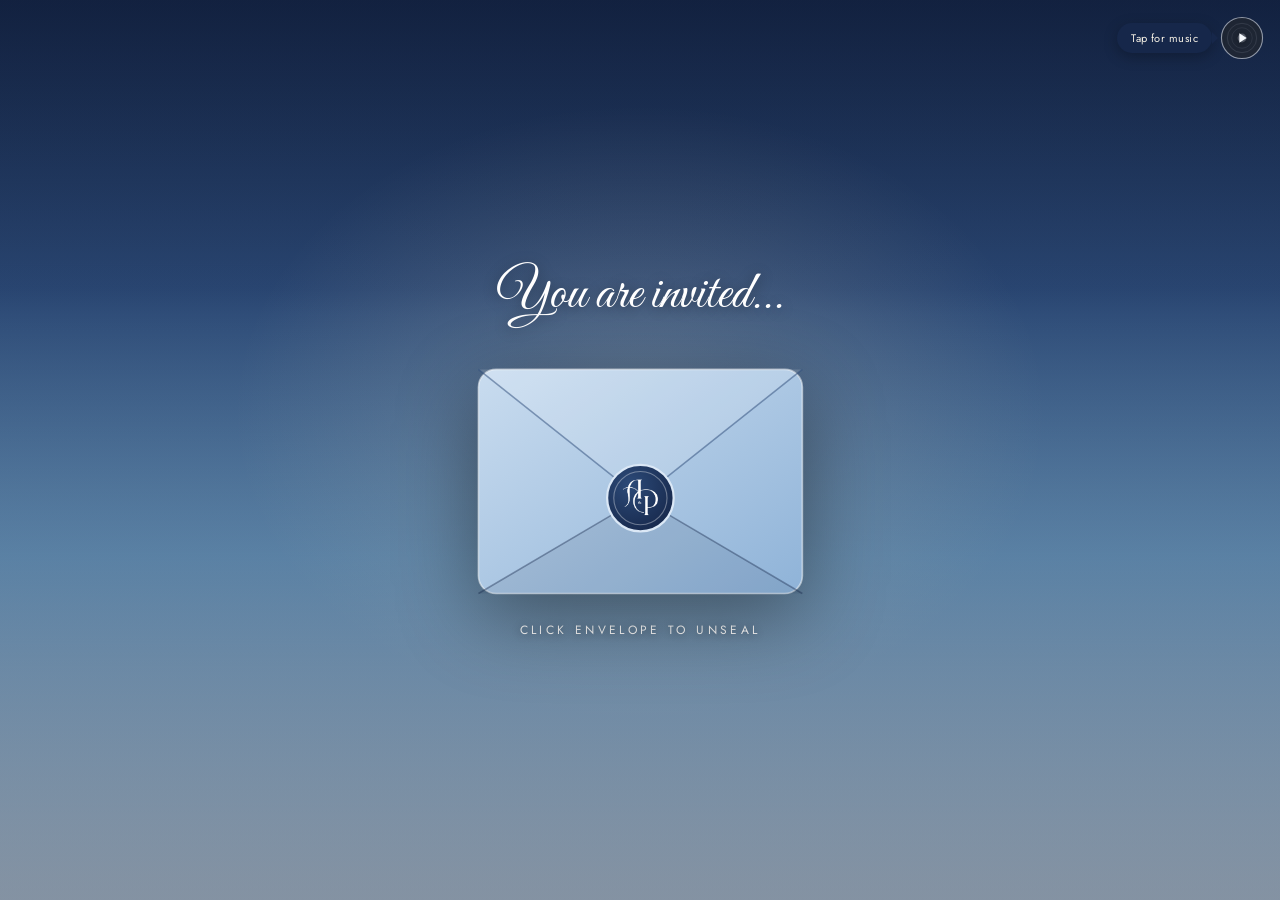
==== index.html @ 0766facc "mini update" ====
<!DOCTYPE html>
<html lang="en">
<head>
<meta charset="UTF-8">
<meta name="viewport" content="width=device-width, initial-scale=1.0">
<title>The Wedding of Arvin &amp; Precious</title>
<link rel="preconnect" href="https://fonts.googleapis.com">
<link rel="preconnect" href="https://fonts.gstatic.com" crossorigin>
<link href="https://fonts.googleapis.com/css2?family=Great+Vibes&family=Cormorant+Garamond:ital,wght@0,400;0,500;0,600;1,500&family=Jost:wght@300;400;500;600&display=swap" rel="stylesheet">
<link rel="stylesheet" href="styles.css">
</head>
<body>

  <button class="music-disc is-muted" id="musicDisc" type="button" aria-label="Play background music" aria-pressed="true">
    <svg class="disc-art" viewBox="0 0 60 60" xmlns="http://www.w3.org/2000/svg">
      <circle cx="30" cy="30" r="28" fill="#16274a" stroke="#f3f7fb" stroke-width="1.5"/>
      <circle cx="30" cy="30" r="20" fill="none" stroke="rgba(255,255,255,.25)" stroke-width="1"/>
      <circle cx="30" cy="30" r="14" fill="none" stroke="rgba(255,255,255,.18)" stroke-width="1"/>
      <circle cx="30" cy="30" r="6" fill="#b3925c"/>
      <circle cx="30" cy="30" r="2" fill="#16274a"/>
    </svg>
    <svg class="play-icon" viewBox="0 0 24 24" width="16" height="16" fill="#f3f7fb" aria-hidden="true"><path d="M8 5v14l11-7z"/></svg>
  </button>
  <p class="music-hint" id="musicHint">Tap for music</p>
  <audio id="bgMusic" loop preload="auto">
    <source src="assets/bgm.mp3" type="audio/mpeg">
  </audio>

  <div class="hero" id="hero">
    <div class="bg-photo"></div>
    <div class="hero-overlay"></div>

    <div class="hero-content">
      <p class="invite-script">You are invited...</p>

      <div class="envelope-wrap" id="envelopeWrap">
        <svg viewBox="0 0 300 210" xmlns="http://www.w3.org/2000/svg">
          <defs>
            <linearGradient id="envGrad" x1="0" y1="0" x2="1" y2="1">
              <stop offset="0" stop-color="#c9dcef"/>
              <stop offset="1" stop-color="#8fb3d8"/>
            </linearGradient>
            <radialGradient id="sealGrad" cx="35%" cy="30%" r="80%">
              <stop offset="0" stop-color="#2c4a78"/>
              <stop offset="1" stop-color="#16274a"/>
            </radialGradient>
            <clipPath id="sealClip">
              <circle cx="150" cy="120" r="26"/>
            </clipPath>
          </defs>

          <rect x="4" y="4" width="292" height="202" rx="16" fill="url(#envGrad)" stroke="rgba(255,255,255,.5)" stroke-width="1.5"/>

          <g id="foldLines">
            <polygon points="4,4 296,4 150,120" fill="#ffffff" opacity="0.14"/>
            <polygon points="4,206 296,206 150,120" fill="#0c1f3d" opacity="0.10"/>
            <line x1="4" y1="4" x2="150" y2="120" stroke="#2c4a78" stroke-width="1.4" opacity="0.5"/>
            <line x1="296" y1="4" x2="150" y2="120" stroke="#2c4a78" stroke-width="1.4" opacity="0.5"/>
            <line x1="4" y1="206" x2="150" y2="120" stroke="#16274a" stroke-width="1.4" opacity="0.4"/>
            <line x1="296" y1="206" x2="150" y2="120" stroke="#16274a" stroke-width="1.4" opacity="0.4"/>
          </g>

          <g id="sealGroup">
            <circle cx="150" cy="120" r="30" fill="url(#sealGrad)" stroke="#dbe8f6" stroke-width="2"/>
            <circle cx="150" cy="120" r="24" fill="none" stroke="rgba(255,255,255,.35)" stroke-width="1"/>
            <image href="assets/photos/monogram.png" x="115" y="85" width="70" height="70" clip-path="url(#sealClip)" preserveAspectRatio="xMidYMid meet"/>
          </g>
        </svg>

        <button class="envelope-hit" id="openBtn" aria-label="Unseal invitation"></button>
      </div>

      <p class="unseal-caption">Click envelope to unseal</p>
    </div>
  </div>

  <main class="board" id="board">

    <section class="plaque plaque-title tilt-l">
      <span class="flourish" aria-hidden="true">&#10022;</span>
      <p class="plaque-eyebrow">Join us for the wedding of</p>
      <h1 class="plaque-names">Arvin<br><span class="amp">&amp;</span><br>Precious</h1>
      <span class="flourish" aria-hidden="true">&#10022;</span>
    </section>

    <div class="masonry">

      <figure class="card photo-card tilt-r">
        <div class="photo-placeholder" data-label="Add your photo"></div>
      </figure>

      <button class="card badge-neutral tilt-r" id="entourageOpen" type="button">
        <p class="badge-label">The Entourage</p>
      </button>

      <div class="card badge-heart tilt-l">
        <span class="play-dot" aria-hidden="true">
          <svg viewBox="0 0 24 24" width="14" height="14" fill="currentColor"><path d="M8 5v14l11-7z"/></svg>
        </span>
        <p class="badge-script">Our love story</p>
      </div>

      <figure class="card oval-card tilt-r">
        <div class="photo-placeholder photo-placeholder-oval" data-label="Add your photo"></div>
      </figure>

      <div class="card decorative tilt-l" aria-hidden="true">
        <svg viewBox="0 0 160 100" class="deco-svg">
          <path d="M20 70 C35 40, 55 40, 65 55" fill="none" stroke="#2c4a78" stroke-width="2.4" stroke-linecap="round"/>
          <path d="M20 70 c-6 -10 -2 -20 8 -22 c8 -2 14 4 12 12 c-2 8 -12 12 -20 10z" fill="#a9c9e8" stroke="#2c4a78" stroke-width="1.6"/>
          <circle cx="16" cy="62" r="2" fill="#2c4a78"/>
          <path d="M140 70 C125 40, 105 40, 95 55" fill="none" stroke="#2c4a78" stroke-width="2.4" stroke-linecap="round"/>
          <path d="M140 70 c6 -10 2 -20 -8 -22 c-8 -2 -14 4 -12 12 c2 8 12 12 20 10z" fill="#a9c9e8" stroke="#2c4a78" stroke-width="1.6"/>
          <circle cx="144" cy="62" r="2" fill="#2c4a78"/>
        </svg>
      </div>

      <button class="card badge-neutral tilt-r" id="detailsOpen" type="button">
        <p class="badge-label">The Details</p>
      </button>

      <div class="card decorative tilt-l" aria-hidden="true">
        <svg viewBox="0 0 140 140" class="deco-svg">
          <g transform="translate(70,70)">
            <ellipse rx="34" ry="18" fill="#7fa8d4" transform="rotate(0)"/>
            <ellipse rx="34" ry="18" fill="#8fb3d8" transform="rotate(72)"/>
            <ellipse rx="34" ry="18" fill="#a9c9e8" transform="rotate(144)"/>
            <ellipse rx="34" ry="18" fill="#8fb3d8" transform="rotate(216)"/>
            <ellipse rx="34" ry="18" fill="#7fa8d4" transform="rotate(288)"/>
            <circle r="12" fill="#f3ead2"/>
          </g>
        </svg>
      </div>

      <div class="card decorative tilt-r" aria-hidden="true">
        <svg viewBox="0 0 160 120" class="deco-svg">
          <path d="M55 20 L45 70 Q45 85 60 85 Q75 85 75 70 L65 20 Z" fill="none" stroke="#2c4a78" stroke-width="2"/>
          <line x1="60" y1="85" x2="60" y2="108" stroke="#2c4a78" stroke-width="2"/>
          <line x1="46" y1="108" x2="74" y2="108" stroke="#2c4a78" stroke-width="2"/>
          <path d="M105 15 L95 78 Q95 95 110 95 Q125 95 125 78 L115 15 Z" fill="none" stroke="#2c4a78" stroke-width="2"/>
          <line x1="110" y1="95" x2="110" y2="108" stroke="#2c4a78" stroke-width="2"/>
          <circle cx="58" cy="45" r="1.6" fill="#8fb3d8"/>
          <circle cx="62" cy="55" r="1.6" fill="#8fb3d8"/>
          <circle cx="108" cy="50" r="1.6" fill="#8fb3d8"/>
          <circle cx="112" cy="62" r="1.6" fill="#8fb3d8"/>
        </svg>
      </div>

      <div class="card decorative tilt-r" aria-hidden="true">
        <svg viewBox="0 0 140 160" class="deco-svg">
          <g fill="none" stroke="#2c4a78" stroke-width="1.8">
            <path d="M70 150 C70 100 55 90 40 70 C55 78 65 90 70 100 C70 70 60 55 45 35 C62 45 70 62 70 85 C70 55 78 40 95 25 C82 45 74 62 74 90 C82 72 92 62 105 58 C92 72 78 85 74 105 C74 130 72 145 70 150 Z" fill="#cfe0ee" opacity="0.9"/>
          </g>
        </svg>
      </div>

      <div class="card badge-circle tilt-l">
        <p class="badge-label">FAQs</p>
      </div>

      <figure class="card square-card tilt-r">
        <div class="stamp-frame">
          <div class="photo-placeholder" data-label="Add your photo"></div>
        </div>
      </figure>

    </div>

    <section class="rsvp-section">
      <button class="plaque plaque-rsvp" id="rsvpToggle">
        <span class="rsvp-text"><strong>RSVP</strong><em>here</em></span>
        <span class="key-icon" aria-hidden="true">
          <svg viewBox="0 0 24 24" width="16" height="16" fill="none" stroke="#16274a" stroke-width="2" stroke-linecap="round" stroke-linejoin="round">
            <circle cx="7" cy="15" r="4"/>
            <path d="M10 12 L20 2 M17 5 L20 8 M14 8 L16 10"/>
          </svg>
        </span>
      </button>

      <div class="rsvp-panel" id="rsvpPanel">
        <div class="rsvp-panel-inner">
          <div class="rsvp-card">

            <p class="invite-line">The honour of your presence is requested</p>
            <p class="invite-sub">Every seat is reserved with love and intention.<br>Kindly find your name to confirm your attendance.</p>

            <label class="field-label" for="nameInput">Guest name</label>
            <input type="text" id="nameInput" placeholder="Enter your name…" autocomplete="off">
            <p class="lookup-status" id="lookupStatus" aria-live="polite"></p>

            <div class="reveal-section" id="inviteSection">
              <div class="reveal-inner">
                <div class="invite-block">
                  <p class="field-label centered">Reserved in your honour</p>

                  <div class="person-row person-row-main" id="mainPersonRow">
                    <span class="person-name" id="inviteName">Guest Name</span>
                    <div class="member-control">
                      <label class="switch">
                        <input type="checkbox" id="attendToggle" aria-label="Attending">
                        <span class="track"></span>
                        <span class="thumb"></span>
                      </label>
                      <span class="switch-label" id="attendLabel">Regretfully declines</span>
                    </div>
                  </div>

                  <button class="similar-toggle" id="similarToggle" type="button" aria-expanded="false" hidden>
                    <span id="similarToggleLabel">Others named <span id="similarSurname"></span></span>
                    <svg class="similar-chevron" viewBox="0 0 24 24" width="12" height="12" fill="none" stroke="currentColor" stroke-width="2" stroke-linecap="round" stroke-linejoin="round"><polyline points="6 9 12 15 18 9"/></svg>
                  </button>

                  <div class="similar-rows" id="similarRows"></div>
                </div>
              </div>
            </div>

            <div class="reveal-section" id="confirmSection">
              <div class="reveal-inner">
                <div class="confirm-block">
                  <button class="btn btn-primary" id="confirmBtn">Confirm response</button>
                  <p class="lookup-status" id="confirmStatus" aria-live="polite"></p>
                  <p class="deadline-note">RSVP deadline &middot; October 15, 2026</p>
                </div>
              </div>
            </div>

          </div>
        </div>
      </div>
    </section>

  </main>

  <div class="info-overlay" id="entourageOverlay">
    <div class="info-panel">
      <button class="info-close" id="entourageClose" type="button" aria-label="Close">
        <svg viewBox="0 0 24 24" width="18" height="18" fill="none" stroke="#16274a" stroke-width="2" stroke-linecap="round"><line x1="5" y1="5" x2="19" y2="19"/><line x1="19" y1="5" x2="5" y2="19"/></svg>
      </button>

      <div class="info-inner">
        <h2 class="info-title">The Entourage</h2>
        <p class="lookup-status" id="entourageStatus" aria-live="polite"></p>

        <div class="entourage-grid">
          <div class="ent-field-group">
            <p class="ent-label">Parents of the Groom</p>
            <div class="ent-pill-group" id="entParentsGroom"></div>
          </div>
          <div class="ent-field-group">
            <p class="ent-label">Parents of the Bride</p>
            <div class="ent-pill-group" id="entParentsBride"></div>
          </div>
        </div>

        <div class="entourage-grid">
          <div class="ent-field-group">
            <p class="ent-label">Best Man</p>
            <div class="ent-pill-group" id="entBestMan"></div>
          </div>
          <div class="ent-field-group">
            <p class="ent-label">Maid of Honor</p>
            <div class="ent-pill-group" id="entMaidOfHonor"></div>
          </div>
        </div>

        <p class="ent-section-heading">Primary Principal</p>
        <div class="entourage-grid">
          <div class="ent-field-group ent-field-group-full">
            <div class="ent-pill-group ent-pill-group-primary" id="entPrimaryPrincipal"></div>
          </div>
        </div>

        <p class="ent-section-heading">Secondary Principal</p>
        <div class="entourage-grid">
          <div class="ent-field-group">
            <p class="ent-label">Veil</p>
            <div class="ent-pill-group" id="entVeil"></div>
          </div>
          <div class="ent-field-group">
            <p class="ent-label">Cord</p>
            <div class="ent-pill-group" id="entCord"></div>
          </div>
        </div>
        <div class="entourage-grid">
          <div class="ent-field-group">
            <p class="ent-label">Candle</p>
            <div class="ent-pill-group" id="entCandle"></div>
          </div>
          <div class="ent-field-group">
            <p class="ent-label">Bible Bearer</p>
            <div class="ent-pill-group" id="entBibleBearer"></div>
          </div>
        </div>
        <div class="entourage-grid">
          <div class="ent-field-group">
            <p class="ent-label">Coin Bearer</p>
            <div class="ent-pill-group" id="entCoinBearer"></div>
          </div>
          <div class="ent-field-group">
            <p class="ent-label">Ring Bearer</p>
            <div class="ent-pill-group" id="entRingBearer"></div>
          </div>
        </div>

        <div class="entourage-grid">
          <div class="ent-field-group">
            <p class="ent-label">Bridesmaids</p>
            <div class="ent-pill-group ent-pill-group-single" id="entBridesmaids"></div>
          </div>
          <div class="ent-field-group">
            <p class="ent-label">Groomsmen</p>
            <div class="ent-pill-group ent-pill-group-single" id="entGroomsmen"></div>
          </div>
        </div>

        <a href="#" class="info-return" id="entourageReturn">Return to the main page</a>
      </div>
    </div>
  </div>

  <!-- THE DETAILS — schedule/venue timeline (date, time, venue, map link
       per event). Currently holds the one event from the old date/venue
       card; copy a .detail-event block to add a reception/after-party
       entry later — the connecting line and marker dots handle any number
       of them automatically. -->
  <div class="info-overlay" id="detailsOverlay">
    <div class="info-panel">
      <button class="info-close" id="detailsClose" type="button" aria-label="Close">
        <svg viewBox="0 0 24 24" width="18" height="18" fill="none" stroke="#16274a" stroke-width="2" stroke-linecap="round"><line x1="5" y1="5" x2="19" y2="19"/><line x1="19" y1="5" x2="5" y2="19"/></svg>
      </button>

      <div class="info-inner">
        <h2 class="info-title">The Details</h2>

        <div class="countdown-block">
          <div class="mini-calendar">
            <p class="mini-calendar-month" id="calendarMonthLabel">December 2026</p>
            <div class="mini-calendar-grid" id="calendarGrid"></div>
          </div>

          <div class="countdown-timer" id="countdownTimer">
            <div class="countdown-unit">
              <span class="countdown-value" id="cdDays">00</span>
              <span class="countdown-label">Days</span>
            </div>
            <div class="countdown-unit">
              <span class="countdown-value" id="cdHours">00</span>
              <span class="countdown-label">Hours</span>
            </div>
            <div class="countdown-unit">
              <span class="countdown-value" id="cdMinutes">00</span>
              <span class="countdown-label">Min</span>
            </div>
            <div class="countdown-unit">
              <span class="countdown-value" id="cdSeconds">00</span>
              <span class="countdown-label">Sec</span>
            </div>
          </div>
        </div>

        <div class="detail-timeline">
          <div class="detail-event">
            <span class="detail-event-marker" aria-hidden="true"></span>
            <div class="detail-event-body">
              <p class="detail-event-label">Ceremony</p>
              <p class="detail-event-time">December 8, 2026 &middot; 2:30 PM</p>
              <p class="detail-event-venue">Our Lady of the Assumption Parish</p>
              <a class="detail-event-map" href="https://www.google.com/maps/search/?api=1&amp;query=Our+Lady+of+the+Assumption+Parish" target="_blank" rel="noopener">
                <svg viewBox="0 0 24 24" width="13" height="13" fill="none" stroke="currentColor" stroke-width="2" stroke-linecap="round" stroke-linejoin="round"><path d="M21 10c0 6-9 12-9 12s-9-6-9-12a9 9 0 0 1 18 0Z"/><circle cx="12" cy="10" r="3"/></svg>
                View on map
              </a>
            </div>
          </div>
          <div class="detail-event">
            <span class="detail-event-marker" aria-hidden="true"></span>
            <div class="detail-event-body">
              <p class="detail-event-label">Reception</p>
              <p class="detail-event-time">December 8, 2026 &middot; 4:30 PM</p>
              <p class="detail-event-venue">Socorro's The Venue</p>
              <a class="detail-event-map" href="https://www.google.com/maps/search/?api=1&amp;query=Socorro%27s+The+Venue" target="_blank" rel="noopener">
                <svg viewBox="0 0 24 24" width="13" height="13" fill="none" stroke="currentColor" stroke-width="2" stroke-linecap="round" stroke-linejoin="round"><path d="M21 10c0 6-9 12-9 12s-9-6-9-12a9 9 0 0 1 18 0Z"/><circle cx="12" cy="10" r="3"/></svg>
                View on map
              </a>
            </div>
          </div>
        </div>

        <a href="#" class="info-return" id="detailsReturn">Return to the main page</a>
      </div>
    </div>
  </div>

  <div class="thankyou-overlay" id="thankYouOverlay">
    <div class="thankyou-modal" role="dialog" aria-modal="true" aria-labelledby="thankYouHeading">
      <span class="modal-spark" aria-hidden="true">&#10022;</span>
      <p class="modal-couple">Arvin <span class="amp">&amp;</span> Precious</p>
      <hr class="modal-divider">
      <p class="modal-heading" id="thankYouHeading">Thank You</p>
      <p class="modal-message" id="thankYouMessage">Your response has been received.</p>
      <button class="btn-modal-close" id="closeThankYouBtn">Close</button>
    </div>
  </div>

<script src="script.js"></script>
</body>
</html>
---- styles.css ----
:root{
  --ink:        #16233f;
  --navy:       #16274a;
  --royal:      #2c4a78;
  --blue-mid:   #4c74a8;
  --baby-blue:  #a9c9e8;
  --baby-blue-light: #d7e6f4;
  --blue-100:   #e6eef7;
  --paper:      #f7f2e6;
  --brass:      #b3925c;
  --brass-dark: #8f7442;
  --accept:     #3c6e4a;
  --decline:    #9c5a4a;

  --font-script: 'Great Vibes', cursive;
  --font-display: 'Cormorant Garamond', serif;
  --font-body: 'Jost', sans-serif;
  --ease: cubic-bezier(.65,0,.35,1);
}

*{ box-sizing:border-box; }

html,body{
  margin:0; padding:0;
  background: var(--navy);
  font-family: var(--font-body);
  color: var(--ink);
}

button{ font-family: inherit; cursor:pointer; }
button:focus-visible{ outline: 2px solid #fff; outline-offset: 3px; }
a{ color: inherit; }

.music-disc{
  position: fixed; top: 16px; right: 16px; z-index: 200;
  width: 44px; height: 44px; padding: 0; border: none;
  background: none; cursor: pointer; border-radius: 50%;
}
.music-disc .disc-art{
  width: 100%; height: 100%; display: block;
  filter: drop-shadow(0 2px 6px rgba(0,0,0,.35));
  animation: disc-spin 3.2s linear infinite;
  transition: filter .3s var(--ease);
}
.music-disc.is-muted .disc-art{
  animation-play-state: paused;
  filter: grayscale(1) opacity(.55);
}

.music-disc .play-icon{
  position: absolute; top: 50%; left: 50%; transform: translate(-50%, -50%);
  opacity: 0; pointer-events: none;
  filter: drop-shadow(0 1px 3px rgba(0,0,0,.5));
  transition: opacity .25s var(--ease);
}
.music-disc.is-muted .play-icon{ opacity: 1; }
@keyframes disc-spin{ to{ transform: rotate(360deg); } }

.music-hint{
  position: fixed; top: 38px; right: 68px; transform: translateY(-50%);
  z-index: 200; margin: 0; white-space: nowrap;
  background: var(--navy); color: var(--paper);
  font-family: var(--font-body); font-size: 11px; letter-spacing: .04em;
  padding: 7px 14px; border-radius: 999px;
  box-shadow: 0 4px 14px rgba(0,0,0,.25);
  animation: hint-bob 1.8s ease-in-out infinite;
  transition: opacity .35s var(--ease), transform .35s var(--ease);
}
.music-hint::after{
  content: ""; position: absolute; top: 50%; right: -6px;
  transform: translateY(-50%);
  border-width: 6px 0 6px 6px; border-style: solid;
  border-color: transparent transparent transparent var(--navy);
}
.music-hint.is-hidden{
  opacity: 0; transform: translateY(-50%) translateX(6px);
  pointer-events: none;
}
@keyframes hint-bob{
  0%, 100%{ transform: translateY(-50%); }
  50%{ transform: translateY(calc(-50% - 3px)); }
}

.hero{
  position: fixed; inset: 0;
  display:flex; flex-direction:column; align-items:center; justify-content:center;
  gap: clamp(18px, 4vw, 28px);
  padding: 24px;
  z-index: 10;
  overflow:hidden;
  transition: opacity .7s ease, transform .7s ease;
}
.hero.is-leaving{ opacity:0; transform: scale(1.04); pointer-events:none; }

.bg-photo{
  position:absolute; inset:0; z-index:0;
  background:
    radial-gradient(ellipse at 50% 46%, rgba(255,244,214,.22), transparent 45%),
    linear-gradient(180deg, #16274a 0%, #2c4a78 32%, #6f9dc4 62%, #cfe0ee 100%);
}

.hero-overlay{
  position:absolute; inset:0; z-index:1;
  background: linear-gradient(180deg, rgba(10,20,40,.30) 0%, rgba(10,20,40,.08) 35%, rgba(10,20,40,.38) 100%);
}

.hero-content{ position:relative; z-index:2; display:flex; flex-direction:column; align-items:center; }

.invite-script{
  font-family: var(--font-script);
  font-size: clamp(34px, 10vw, 54px);
  color: #fff;
  text-shadow: 0 2px 14px rgba(0,0,0,.4);
  margin: 0 0 clamp(20px, 5vw, 36px);
}

.envelope-wrap{ position: relative; width: min(72vw, 300px); }
@media (min-width: 700px){ .envelope-wrap{ width: min(40vw, 380px); } }
@media (min-width: 1100px){ .envelope-wrap{ width: min(26vw, 440px); } }
.envelope-wrap svg{
  width:100%; height:auto; display:block;
  filter: drop-shadow(0 22px 40px rgba(0,0,0,.4));
}
.envelope-hit{
  position:absolute; inset:0; width:100%; height:100%;
  background:transparent; border:none; padding:0;
}

#foldLines{ transition: opacity .4s ease; }
#sealGroup{
  transform-box: fill-box;
  transform-origin: center;
  transition: opacity .4s ease, transform .55s var(--ease);
}
.envelope-wrap.is-unsealed #foldLines{ opacity: 0; }
.envelope-wrap.is-unsealed #sealGroup{ opacity: 0; transform: scale(.55) rotate(18deg); }

.unseal-caption{
  margin: clamp(16px, 4vw, 24px) 0 0;
  color:#fff;
  font-size: 12px;
  letter-spacing: .28em;
  text-transform: uppercase;
  text-shadow: 0 1px 8px rgba(0,0,0,.45);
  text-align:center;
}

.board{
  display:none;
  min-height:100vh;
  background: radial-gradient(ellipse at top, var(--royal) 0%, var(--navy) 55%, #0e1a30 100%);
  padding: clamp(28px, 6vw, 48px) 16px 60px;
}
.board.visible{ display:block; animation: fadeIn .6s ease both; }
@keyframes fadeIn{ from{ opacity:0; } to{ opacity:1; } }

.board > *{ max-width: 760px; margin-left:auto; margin-right:auto; }

/* On tablet/desktop, let the showcase content (title plaque, photo
   collage) actually use the extra width instead of floating as a
   phone-width column with dead space on both sides. The RSVP card and
   title plaque get their own tighter caps further down so they stay
   readable/proportioned instead of stretching into oversized forms. */
@media (min-width: 700px){
  .board{ padding-left: 32px; padding-right: 32px; }
  .board > *{ max-width: 900px; }
}
@media (min-width: 1100px){
  .board > *{ max-width: 1080px; }
}

.card{
  border-radius: 20px;
  box-shadow: 0 14px 28px -12px rgba(6,12,26,.45);
  break-inside: avoid;
  margin: 0 0 16px;
  padding: 20px;
  display:flex; flex-direction:column; align-items:center; justify-content:center;
  text-align:center;
  /* Lets this card's own children respond to how wide THIS card actually
     renders (via @container rules below) rather than the viewport — the
     same card ends up a very different width depending on whether the
     masonry grid is showing 2, 3, or 4 columns, and container queries let
     its internal text/spacing follow that real number instead of us
     guessing it from a media query. */
  container-type: inline-size;
}
.tilt-l{ transform: rotate(-1.6deg); }
.tilt-r{ transform: rotate(1.6deg); }

.masonry{
  display: grid;
  grid-template-columns: repeat(2, 1fr);
  gap: 14px;
  margin-top: 24px;
  align-items: start;
}
@media (min-width: 620px){ .masonry{ grid-template-columns: repeat(3, 1fr); } }
@media (min-width: 1100px){ .masonry{ grid-template-columns: repeat(4, 1fr); gap: 18px; } }
.card{ margin: 0; }
.decorative{ position: relative; z-index: 2; margin: -14px 0; }

.plaque-title{
  background: linear-gradient(160deg, var(--royal), var(--navy));
  border-radius: 50% 50% 20px 20px / 22% 22% 8% 8%;
  box-shadow: 0 14px 28px -12px rgba(6,12,26,.45), inset 0 0 0 6px rgba(255,255,255,.12);
  padding: clamp(36px, 8vw, 52px) clamp(20px, 6vw, 32px) clamp(26px, 6vw, 36px);
  max-width: 640px;
}
.flourish{
  display:block; color: var(--brass); font-size: 15px; opacity:.85;
  margin: 0 0 8px;
}
.plaque-title .flourish:last-child{ margin: 10px 0 0; }
.plaque-eyebrow{
  font-size: 11px; letter-spacing: .22em; text-transform: uppercase;
  color: var(--baby-blue-light); margin: 0 0 10px;
}
.plaque-names{
  font-family: var(--font-display); font-style: italic; font-weight: 500;
  font-size: clamp(28px, 8vw, 40px);
  color: #fff; margin: 0; line-height: 1.25;
}
.plaque-names .amp{ color: var(--brass); font-size: .7em; }

.photo-card, .oval-card, .square-card{ padding: 10px; background: #fff; }
.photo-placeholder{
  width:100%;
  aspect-ratio: 4 / 5;
  border-radius: 14px;
  border: 2px dashed var(--baby-blue);
  background: var(--blue-100);
  display:flex; align-items:center; justify-content:center;
  position: relative;
  overflow:hidden;
}
.photo-placeholder-oval{
  border-radius: 50%; aspect-ratio: 1 / 1;
  border-style: solid; border-width: 3px;
  box-shadow: 0 0 0 5px #fff, 0 0 0 9px var(--baby-blue), 0 12px 24px -10px rgba(6,12,26,.4);
}
.stamp-frame{
  border: 2px dashed var(--brass);
  border-radius: 10px;
  padding: 8px;
  background: #fff;
}
.square-card .photo-placeholder{ aspect-ratio: 1 / 1; border-radius: 6px; }
.photo-placeholder::before{
  content:"";
  width: 34px; height: 34px;
  background: var(--blue-mid);
  -webkit-mask: url('data:image/svg+xml;utf8,<svg xmlns="http://www.w3.org/2000/svg" viewBox="0 0 24 24"><path d="M4 7h3l1.5-2h7L17 7h3a1 1 0 0 1 1 1v11a1 1 0 0 1-1 1H4a1 1 0 0 1-1-1V8a1 1 0 0 1 1-1zm8 2.5a4 4 0 1 0 0 8 4 4 0 0 0 0-8z"/></svg>') center / contain no-repeat;
  mask: url('data:image/svg+xml;utf8,<svg xmlns="http://www.w3.org/2000/svg" viewBox="0 0 24 24"><path d="M4 7h3l1.5-2h7L17 7h3a1 1 0 0 1 1 1v11a1 1 0 0 1-1 1H4a1 1 0 0 1-1-1V8a1 1 0 0 1 1-1zm8 2.5a4 4 0 1 0 0 8 4 4 0 0 0 0-8z"/></svg>') center / contain no-repeat;
  opacity: .55;
}
.photo-placeholder::after{
  content: attr(data-label);
  position:absolute; bottom: 10%;
  font-size: 10.5px; letter-spacing:.08em; text-transform:uppercase;
  color: var(--royal); opacity: .7;
}
.photo-fill{ width:100%; height:100%; object-fit: cover; border-radius: inherit; display:block; }

.badge-blob{
  background: linear-gradient(160deg, var(--baby-blue-light), var(--baby-blue));
  border-radius: 32px 32px 32px 8px;
}
.badge-date{ font-family: var(--font-display); font-style: italic; font-size: 20px; color: var(--navy); margin: 0; }
.badge-venue{ font-size: 12px; letter-spacing:.06em; color: var(--royal); margin: 4px 0 10px; }
.badge-link{ font-size: 11px; text-decoration: underline; color: var(--navy); }

.badge-neutral{
  background: #f6efe0;
  color: var(--royal);
  border: 1px solid var(--brass);
  border-radius: 16px 16px 4px 16px;
}
.badge-label{ font-family: var(--font-display); font-style: italic; font-size: 19px; margin: 0; }
.badge-neutral .badge-label::before,
.badge-neutral .badge-label::after{
  content: "\2726"; color: var(--brass); font-size: 10px; opacity:.8;
  display:inline-block; margin: 0 6px; vertical-align: middle;
}
.badge-circle .badge-label{ font-family: var(--font-script); font-style:normal; font-size: 26px; }

.badge-heart{
  background: var(--blue-mid);
  border-radius: 50% 50% 50% 4px / 60% 60% 40% 40%;
  aspect-ratio: 1/1;
  color: #fff;
  gap: 8px;
}
.play-dot{
  width: 34px; height: 34px; border-radius: 50%;
  background: rgba(255,255,255,.25); display:flex; align-items:center; justify-content:center;
  font-size: 12px;
}
.badge-script{ font-family: var(--font-script); font-size: 22px; margin: 0; }

.badge-circle{
  background: var(--baby-blue);
  border-radius: 50%;
  aspect-ratio: 1/1;
  color: var(--navy);
}

/* Container-query scaling: each card is its own inline-size container
   (set on .card above), so this responds to how wide THIS specific card
   rendered — not the viewport — whether that's because the masonry grid
   is showing 2 columns on a phone or 4 on a desktop. */
@container (min-width: 200px){
  .badge-label{ font-size: 22px; }
  .badge-date{ font-size: 23px; }
  .badge-venue{ font-size: 13px; }
  .badge-script{ font-size: 25px; }
}
@container (min-width: 260px){
  .badge-label{ font-size: 25px; }
  .badge-date{ font-size: 26px; }
}

.decorative{ background: transparent; box-shadow:none; padding: 6px; }
.deco-svg{ width: 100%; height: auto; }

.rsvp-section{ margin-top: 12px; max-width: 520px; }

.plaque-rsvp{
  position: relative;
  width:100%;
  border: 1px solid rgba(255,255,255,.3);
  border-radius: 28px;
  background: linear-gradient(160deg, var(--royal), var(--navy));
  color: #fff;
  padding: 20px 24px;
  display:flex; align-items:center; justify-content:center;
  box-shadow: 0 14px 28px -12px rgba(6,12,26,.55), inset 0 0 0 5px rgba(255,255,255,.1);
  transition: transform .2s var(--ease);
}
.plaque-rsvp:hover{ transform: translateY(-2px); }
.plaque-rsvp:active{ transform: translateY(0) scale(.99); }
.rsvp-text{ display:flex; flex-direction:column; align-items:center; line-height:1.1; }
.rsvp-text strong{ font-size: 20px; letter-spacing: .18em; }
.rsvp-text em{ font-style: italic; font-family: var(--font-script); font-size: 24px; margin-top: 2px; }
.key-icon{
  position:absolute; right: 22px; bottom: -14px;
  font-size: 20px;
  background: var(--brass);
  width: 34px; height: 34px; border-radius: 50%;
  display:flex; align-items:center; justify-content:center;
  box-shadow: 0 6px 14px -4px rgba(6,12,26,.5);
  transform: rotate(18deg);
}

.rsvp-panel{
  display:grid; grid-template-rows: 0fr; opacity:0;
  transition: grid-template-rows .6s var(--ease), opacity .5s var(--ease);
}
.rsvp-panel.is-open{ grid-template-rows: 1fr; opacity:1; margin-top: 16px; }
.rsvp-panel-inner{ overflow:hidden; min-height:0; }

.rsvp-card{
  background: var(--paper);
  border-radius: 18px;
  padding: clamp(26px, 6vw, 38px) clamp(20px, 6vw, 32px);
  box-shadow: 0 20px 40px -18px rgba(6,12,26,.5);
}

.invite-line{
  font-family: var(--font-display); font-style: italic; font-size: 17px;
  text-align:center; color: var(--navy); margin: 0 0 8px;
}
.invite-sub{
  text-align:center; font-size: 13px; color: var(--blue-mid);
  line-height:1.5; margin: 0 0 26px;
}

.field-label{
  font-size: 11px; letter-spacing:.14em; text-transform:uppercase;
  color: var(--royal); margin: 0 0 8px; text-align:left;
}
.field-label.centered{ text-align:center; }

#nameInput{
  width:100%;
  padding: 14px 16px;
  border-radius: 4px;
  border: 1px solid var(--baby-blue);
  background:#fff;
  font-family: var(--font-display);
  font-style: italic;
  font-size: 17px;
  color: var(--ink);
}
#nameInput::placeholder{ font-style: normal; color:#9aa8bd; font-family: var(--font-body); font-size:15px; }

.lookup-status{
  display:flex; align-items:center; gap:8px;
  font-size: 13px; margin: 12px 2px 0; min-height: 18px;
  color: var(--accept);
}
.lookup-status .dot{ width:7px; height:7px; border-radius:50%; background: var(--accept); flex:none; }
.lookup-status.is-error{ color: var(--decline); }
.lookup-status.is-error .dot{ background: var(--decline); }

.reveal-section{
  display:grid; grid-template-rows: 0fr; opacity:0;
  transition: grid-template-rows .6s var(--ease), opacity .5s var(--ease);
}
.reveal-section.is-open{ grid-template-rows: 1fr; opacity:1; }
.reveal-inner{ overflow:hidden; min-height:0; }

.invite-block{ padding: 22px 0 6px; }

.person-row{
  display:flex; align-items:center; justify-content:space-between; gap:14px;
  flex-wrap: wrap;
  padding: 12px 0; border-bottom: 1px dashed var(--baby-blue);
}
.person-name{
  font-family: var(--font-display); font-size: 18px; color: var(--navy);
  flex:1 1 auto; min-width:0;
  white-space: normal; overflow-wrap: anywhere;
}
.person-row-main{ border-top: 1px dashed var(--baby-blue); }
.person-row-main .person-name{
  font-style: italic; font-weight:500; font-size: 24px; color: var(--brass-dark);
}

.similar-toggle{
  display:flex; align-items:center; gap:8px; margin-top: 10px;
  width:100%; padding:0; background:none; border:none; cursor:pointer;
  font-family: var(--font-body); font-size: 12px; letter-spacing:.03em;
  color: var(--blue-mid); text-align:left;
}
.similar-toggle[hidden]{ display:none; }
.similar-toggle .similar-chevron{ flex:none; transition: transform .25s var(--ease); }
.similar-toggle[aria-expanded="true"] .similar-chevron{ transform: rotate(180deg); }
#similarSurname{ font-weight:600; color: var(--royal); }

.similar-rows{
  overflow:hidden; max-height:0;
  transition: max-height .35s var(--ease);
}
.similar-rows.is-open{ max-height: 2000px; }

.reveal-more{
  display:flex; gap:10px; padding: 12px 0 4px; flex-wrap:wrap;
}
.reveal-more button{
  padding: 7px 14px; border-radius: 999px; border: 1px solid var(--baby-blue);
  background: var(--blue-100); font-family: var(--font-body); font-size: 11.5px;
  letter-spacing:.04em; text-transform:uppercase; color: var(--blue-mid);
  cursor:pointer; transition: background .2s var(--ease), color .2s var(--ease);
}
.reveal-more button:hover{ background: var(--baby-blue); color: var(--navy); }

.member-control{ display:flex; flex-direction:column; align-items:flex-end; gap:6px; flex:none; }

.switch{ position:relative; width:42px; height:24px; flex:none; }
.switch input{

  position:absolute; top:50%; left:50%; transform: translate(-50%,-50%);
  width:44px; height:44px; opacity:0; margin:0; cursor:pointer;
}
.switch .track{ position:absolute; inset:0; background: var(--decline); border-radius: 999px; transition: background .25s var(--ease); }
.switch .thumb{
  position:absolute; top:3px; left:3px; width:18px; height:18px;
  background:#fff; border-radius:50%; transition: transform .25s var(--ease);
  box-shadow: 0 1px 3px rgba(0,0,0,.3);
}
.switch input:checked ~ .track{ background: var(--accept); }
.switch input:checked ~ .thumb{ transform: translateX(18px); }

.switch-label{
  font-size: 9.5px; letter-spacing:.05em; text-transform:uppercase;
  color: var(--decline); text-align:right; max-width:96px;
}
.switch-label.is-accept{ color: var(--accept); }

.confirm-block{ padding-top: 30px; }

.btn{
  display:block; width:100%; padding: 14px 18px; border-radius:4px; border:none;
  font-family: var(--font-body); font-size: 13px; letter-spacing:.08em;
  text-transform:uppercase; font-weight:500;
  transition: transform .2s var(--ease), background .2s var(--ease), opacity .2s var(--ease);
}
.btn-primary{ background: var(--navy); color: var(--paper); }
.btn-primary:hover{ background: var(--royal); }
.btn-primary:disabled{ opacity:.5; cursor:not-allowed; }
.btn-primary:active{ transform: scale(.98); }

.deadline-note{
  text-align:center; font-size: 11.5px; letter-spacing:.08em;
  text-transform:uppercase; color: var(--blue-mid); margin: 16px 0 0;
}

.thankyou-overlay{
  position: fixed; inset: 0; z-index: 100; display: none;
  align-items: center; justify-content: center; padding: 24px;
  background: rgba(10, 18, 32, .58);
}
.thankyou-overlay.is-open{ display: flex; }

.thankyou-modal{
  width: 100%; max-width: 340px; text-align: center;
  background: linear-gradient(165deg, var(--navy) 0%, var(--royal) 130%);
  border: 1px solid rgba(255,255,255,.3); border-radius: 6px;
  padding: 38px 26px 30px; color: var(--paper);
  box-shadow: 0 24px 60px rgba(0,0,0,.4);
}
.modal-spark{ display:block; font-size: 18px; color: var(--baby-blue-light); margin-bottom: 14px; }
.modal-couple{
  font-family: var(--font-display); font-style: italic; font-weight:500;
  font-size: 28px; margin: 0 0 22px;
}
.modal-couple .amp{ font-family: var(--font-script); font-style:normal; }
.modal-divider{ border: none; border-top: 1px solid rgba(255,255,255,.3); margin: 0 -26px 20px; }
.modal-heading{
  font-family: var(--font-body); font-size: 12px; letter-spacing: .3em;
  text-transform: uppercase; color: var(--baby-blue-light); margin: 0 0 16px;
}
.modal-message{
  font-family: var(--font-display); font-style: italic; font-size: 16px;
  line-height: 1.6; margin: 0 0 28px;
}
.btn-modal-close{
  padding: 10px 32px; border-radius: 2px; border: 1px solid rgba(255,255,255,.55);
  background: none; color: var(--paper); font-family: var(--font-body);
  font-size: 11px; letter-spacing: .2em; text-transform: uppercase; cursor: pointer;
  transition: background .2s var(--ease);
}
.btn-modal-close:hover{ background: rgba(255,255,255,.12); }

/* Shared full-screen overlay chrome — used by both the Entourage and
   Details overlays (and anything similar added later) so this visual
   pattern lives in one place instead of being duplicated per feature. */
.info-overlay{
  position: fixed; inset: 0; z-index: 90; display: none;
  background: rgba(10, 18, 32, .6);
  padding: clamp(16px, 4vw, 40px);
  overflow-y: auto;
}
.info-overlay.is-open{ display: block; }

.info-panel{
  position: relative;
  max-width: 640px; margin: 0 auto;
  background: var(--paper);
  border-radius: 18px;
  box-shadow: 0 30px 60px -18px rgba(6,12,26,.6);
  /* Lets children (the calendar/countdown below) query the panel's own
     real width via @container — this genuinely tracks the device, since
     the panel is ~340-380px on a phone but 640-760px on tablet/desktop,
     rather than guessing a flat size for everyone. */
  container-type: inline-size;
}
@media (min-width: 900px){ .info-panel{ max-width: 760px; } }

.info-close{
  position: absolute; top: 16px; right: 16px;
  width: 40px; height: 40px; border-radius: 50%;
  background: var(--blue-100); border: 1px solid var(--baby-blue);
  display: flex; align-items: center; justify-content: center;
}
.info-close:hover{ background: var(--baby-blue-light); }

.info-inner{ padding: clamp(32px, 7vw, 48px) clamp(22px, 6vw, 40px) 40px; }

.info-title{
  font-family: var(--font-script); font-size: clamp(38px, 9vw, 52px);
  color: var(--navy); text-align: center; margin: 0 0 30px;
}

.info-return{
  display: block; text-align: center; margin-top: 30px;
  font-family: var(--font-display); font-style: italic; font-size: 14px;
  color: var(--royal); text-decoration: underline;
}

.ent-section-heading{
  font-family: var(--font-script); font-size: clamp(24px, 6vw, 30px);
  color: var(--navy); text-align: center; margin: 34px 0 18px;
}

.entourage-grid{
  display: grid; grid-template-columns: 1fr 1fr; gap: 20px;
  margin-bottom: 22px;
}
.ent-field-group-full{ grid-column: 1 / -1; }

.ent-field-group{ display: flex; flex-direction: column; gap: 8px; }
.ent-label{
  font-family: var(--font-script); font-size: 19px;
  color: var(--royal); text-align: center; margin: 0 0 2px;
}
.ent-pill-group{
  display: grid;
  grid-template-columns: repeat(2, 1fr);
  gap: 8px;
}
.ent-pill-group > .ent-pill:only-child{ grid-column: 1 / -1; }

.ent-pill-group-single{
  display: flex;
  flex-direction: column;
}

.ent-pill-group-primary > .ent-pill:last-child:nth-child(odd){
  grid-column: 1 / -1;
  width: calc(50% - 4px);
  margin: 0 auto;
}
.ent-pill{
  height: 40px; border-radius: 999px;
  background: var(--blue-100); border: 1px solid var(--baby-blue);
  display: flex; align-items: center; justify-content: center;
  padding: 0 14px; text-align: center;
  font-family: var(--font-display); font-style: italic; font-size: 14px;
  color: var(--navy); overflow-wrap: anywhere;
}

/* ------------------------------------------------------------------
   THE DETAILS — schedule/venue timeline, reuses the .info-* overlay
   chrome above. Built to hold one or several events; each one gets its
   own marker dot on a connecting vertical line, matching how the
   reference video lays out ceremony/reception/after-party entries.
   ------------------------------------------------------------------ */
/* ------------------------------------------------------------------
   Calendar + countdown, at the top of The Details overlay — matches
   the reference video's "save the date" moment before the schedule.
   ------------------------------------------------------------------ */
.countdown-block{
  margin-bottom: 34px; padding-bottom: 30px;
  border-bottom: 1px dashed var(--baby-blue);
}

.mini-calendar{ max-width: 340px; margin: 0 auto 28px; }
.mini-calendar-month{
  font-family: var(--font-script); font-size: 28px;
  color: var(--navy); text-align: center; margin: 0 0 14px;
}
.mini-calendar-grid{
  display: grid; grid-template-columns: repeat(7, 1fr);
  gap: 6px; text-align: center;
}
.mini-calendar-dow{
  font-family: var(--font-body); font-size: 12.5px; letter-spacing: .04em;
  color: var(--blue-mid); padding-bottom: 6px;
}
.mini-calendar-day{
  font-family: var(--font-display); font-size: 17px; color: var(--navy);
  padding: 10px 0; border-radius: 50%;
}
.mini-calendar-day.is-target{
  background: var(--royal); color: var(--paper); font-weight: 600;
}

.countdown-timer{
  display: flex; justify-content: center; gap: clamp(16px, 6vw, 32px);
}
.countdown-unit{ display: flex; flex-direction: column; align-items: center; gap: 4px; }
.countdown-value{
  font-family: var(--font-display); font-style: italic; font-weight: 600;
  font-size: clamp(32px, 10vw, 46px); color: var(--brass-dark); line-height: 1;
}
.countdown-label{
  font-family: var(--font-body); font-size: 12.5px; letter-spacing: .06em;
  text-transform: uppercase; color: var(--blue-mid);
}

/* Grows the calendar/countdown further once the panel itself has real
   room to give them — true on tablet/desktop where .info-panel renders
   at 640-760px, not on a phone where it's closer to 340-380px. This
   responds to the panel's actual measured width (via container-type on
   .info-panel above), not a guessed viewport breakpoint. */
@container (min-width: 560px){
  .mini-calendar{ max-width: 460px; }
  .mini-calendar-month{ font-size: 36px; margin-bottom: 18px; }
  .mini-calendar-grid{ gap: 8px; }
  .mini-calendar-dow{ font-size: 15px; }
  .mini-calendar-day{ font-size: 22px; padding: 14px 0; }
  .countdown-timer{ gap: 40px; }
  .countdown-value{ font-size: 58px; }
  .countdown-label{ font-size: 14px; }
}

.detail-timeline{ display: flex; flex-direction: column; }

.detail-event{
  position: relative;
  display: flex; gap: 18px;
  padding-bottom: 30px;
}
.detail-event:last-child{ padding-bottom: 0; }

.detail-event-marker{
  position: relative; flex: none;
  width: 14px; height: 14px; margin-top: 4px;
  border-radius: 50%;
  background: var(--royal); border: 2px solid var(--paper);
  box-shadow: 0 0 0 1px var(--baby-blue);
}
/* Connecting line between markers — omitted after the last event */
.detail-event:not(:last-child) .detail-event-marker::after{
  content: ""; position: absolute; top: 16px; left: 50%;
  width: 1px; height: calc(100% + 26px);
  transform: translateX(-50%);
  background: var(--baby-blue);
}

.detail-event-body{ flex: 1 1 auto; min-width: 0; }
.detail-event-label{
  font-family: var(--font-script); font-size: 22px;
  color: var(--navy); margin: 0 0 4px;
}
.detail-event-time{
  font-family: var(--font-body); font-size: 12.5px; letter-spacing: .04em;
  color: var(--royal); margin: 0 0 6px;
}
.detail-event-venue{
  font-family: var(--font-display); font-style: italic; font-size: 19px;
  color: var(--navy); margin: 0 0 2px;
}
.detail-event-address{
  font-size: 12.5px; color: var(--blue-mid); margin: 0 0 10px;
}
.detail-event-map{
  display: inline-flex; align-items: center; gap: 6px;
  font-family: var(--font-body); font-size: 12px; letter-spacing: .03em;
  color: var(--royal); text-decoration: underline;
}

@media (max-width: 400px){
  .entourage-grid{ grid-template-columns: 1fr; }
}

@media (prefers-reduced-motion: reduce){
  .hero, .board, #foldLines, #sealGroup, .reveal-section, .rsvp-panel, .switch .thumb, .switch .track{ transition:none; }
}
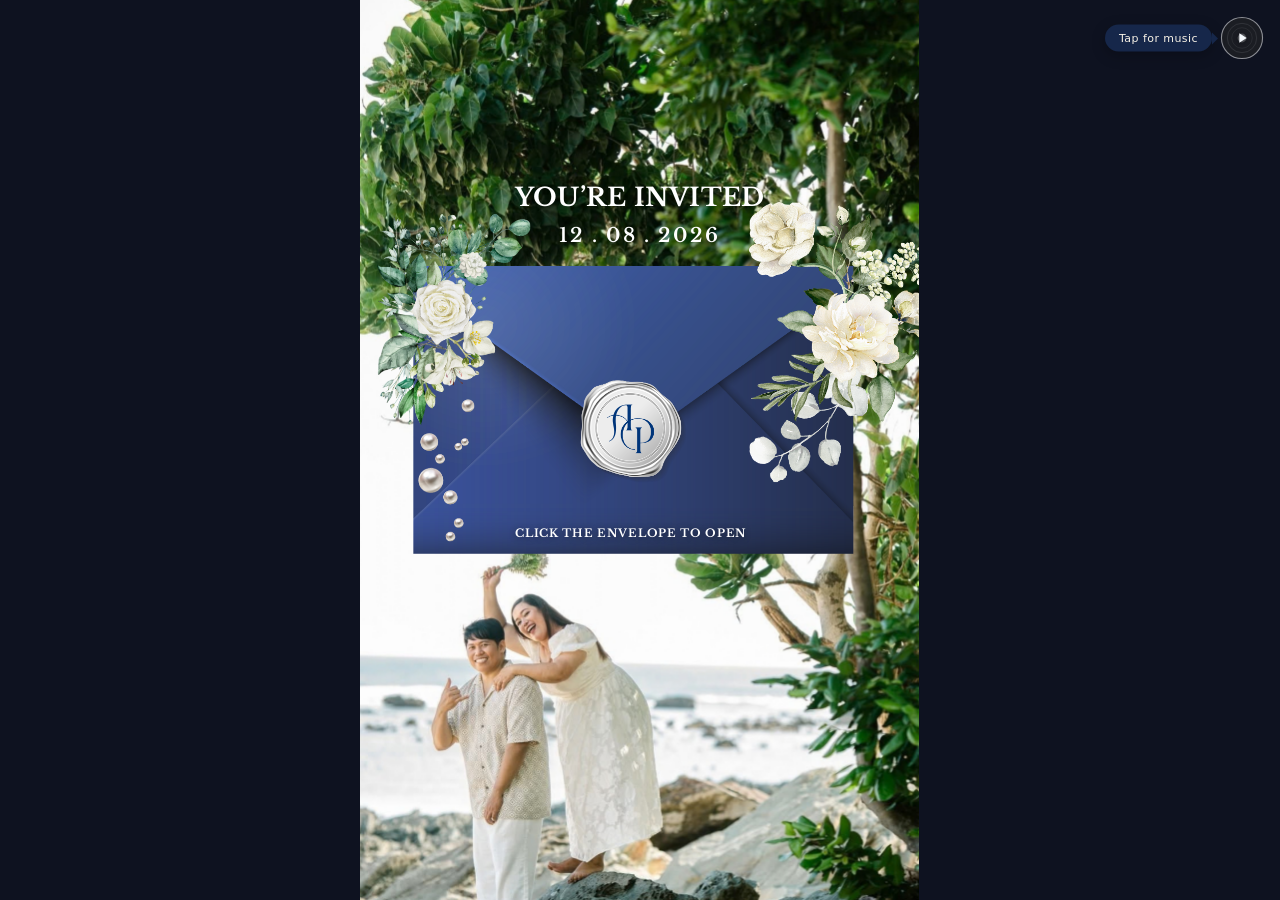
==== commit 83861f83: "Add files via upload" ====
--- a/index.html
+++ b/index.html
@@ -2,405 +2,56 @@
 <html lang="en">
 <head>
 <meta charset="UTF-8">
-<meta name="viewport" content="width=device-width, initial-scale=1.0">
-<title>The Wedding of Arvin &amp; Precious</title>
+<meta name="viewport" content="width=device-width, initial-scale=1, viewport-fit=cover">
+<title>Arvin &amp; Precious</title>
 <link rel="preconnect" href="https://fonts.googleapis.com">
 <link rel="preconnect" href="https://fonts.gstatic.com" crossorigin>
-<link href="https://fonts.googleapis.com/css2?family=Great+Vibes&family=Cormorant+Garamond:ital,wght@0,400;0,500;0,600;1,500&family=Jost:wght@300;400;500;600&display=swap" rel="stylesheet">
+<link href="https://fonts.googleapis.com/css2?family=Libre+Baskerville:wght@400;700&display=swap" rel="stylesheet">
 <link rel="stylesheet" href="styles.css">
 </head>
 <body>
 
-  <button class="music-disc is-muted" id="musicDisc" type="button" aria-label="Play background music" aria-pressed="true">
-    <svg class="disc-art" viewBox="0 0 60 60" xmlns="http://www.w3.org/2000/svg">
-      <circle cx="30" cy="30" r="28" fill="#16274a" stroke="#f3f7fb" stroke-width="1.5"/>
-      <circle cx="30" cy="30" r="20" fill="none" stroke="rgba(255,255,255,.25)" stroke-width="1"/>
-      <circle cx="30" cy="30" r="14" fill="none" stroke="rgba(255,255,255,.18)" stroke-width="1"/>
-      <circle cx="30" cy="30" r="6" fill="#b3925c"/>
-      <circle cx="30" cy="30" r="2" fill="#16274a"/>
-    </svg>
-    <svg class="play-icon" viewBox="0 0 24 24" width="16" height="16" fill="#f3f7fb" aria-hidden="true"><path d="M8 5v14l11-7z"/></svg>
-  </button>
-  <p class="music-hint" id="musicHint">Tap for music</p>
-  <audio id="bgMusic" loop preload="auto">
-    <source src="assets/bgm.mp3" type="audio/mpeg">
-  </audio>
+<button class="music-disc is-muted" id="musicDisc" type="button" aria-label="Play background music" aria-pressed="true">
+  <svg class="disc-art" viewBox="0 0 60 60" xmlns="http://www.w3.org/2000/svg">
+    <circle cx="30" cy="30" r="28" fill="#16274a" stroke="#f3f7fb" stroke-width="1.5"/>
+    <circle cx="30" cy="30" r="20" fill="none" stroke="rgba(255,255,255,.25)" stroke-width="1"/>
+    <circle cx="30" cy="30" r="14" fill="none" stroke="rgba(255,255,255,.18)" stroke-width="1"/>
+    <circle cx="30" cy="30" r="6" fill="#b3925c"/>
+    <circle cx="30" cy="30" r="2" fill="#16274a"/>
+  </svg>
+  <svg class="play-icon" viewBox="0 0 24 24" width="16" height="16" fill="#f3f7fb" aria-hidden="true"><path d="M8 5v14l11-7z"/></svg>
+</button>
+<p class="music-hint" id="musicHint">Tap for music</p>
+<audio id="bgMusic" loop preload="auto">
+  <source src="assets/bgm.mp3" type="audio/mpeg">
+</audio>
 
-  <div class="hero" id="hero">
-    <div class="bg-photo"></div>
-    <div class="hero-overlay"></div>
+<main class="stage" id="stage">
+  <p class="invite-heading">You&rsquo;re Invited</p>
+  <p class="invite-date">12 . 08 . 2026</p>
 
-    <div class="hero-content">
-      <p class="invite-script">You are invited...</p>
-
-      <div class="envelope-wrap" id="envelopeWrap">
-        <svg viewBox="0 0 300 210" xmlns="http://www.w3.org/2000/svg">
-          <defs>
-            <linearGradient id="envGrad" x1="0" y1="0" x2="1" y2="1">
-              <stop offset="0" stop-color="#c9dcef"/>
-              <stop offset="1" stop-color="#8fb3d8"/>
-            </linearGradient>
-            <radialGradient id="sealGrad" cx="35%" cy="30%" r="80%">
-              <stop offset="0" stop-color="#2c4a78"/>
-              <stop offset="1" stop-color="#16274a"/>
-            </radialGradient>
-            <clipPath id="sealClip">
-              <circle cx="150" cy="120" r="26"/>
-            </clipPath>
-          </defs>
-
-          <rect x="4" y="4" width="292" height="202" rx="16" fill="url(#envGrad)" stroke="rgba(255,255,255,.5)" stroke-width="1.5"/>
-
-          <g id="foldLines">
-            <polygon points="4,4 296,4 150,120" fill="#ffffff" opacity="0.14"/>
-            <polygon points="4,206 296,206 150,120" fill="#0c1f3d" opacity="0.10"/>
-            <line x1="4" y1="4" x2="150" y2="120" stroke="#2c4a78" stroke-width="1.4" opacity="0.5"/>
-            <line x1="296" y1="4" x2="150" y2="120" stroke="#2c4a78" stroke-width="1.4" opacity="0.5"/>
-            <line x1="4" y1="206" x2="150" y2="120" stroke="#16274a" stroke-width="1.4" opacity="0.4"/>
-            <line x1="296" y1="206" x2="150" y2="120" stroke="#16274a" stroke-width="1.4" opacity="0.4"/>
-          </g>
-
-          <g id="sealGroup">
-            <circle cx="150" cy="120" r="30" fill="url(#sealGrad)" stroke="#dbe8f6" stroke-width="2"/>
-            <circle cx="150" cy="120" r="24" fill="none" stroke="rgba(255,255,255,.35)" stroke-width="1"/>
-            <image href="assets/photos/monogram.png" x="115" y="85" width="70" height="70" clip-path="url(#sealClip)" preserveAspectRatio="xMidYMid meet"/>
-          </g>
-        </svg>
-
-        <button class="envelope-hit" id="openBtn" aria-label="Unseal invitation"></button>
-      </div>
-
-      <p class="unseal-caption">Click envelope to unseal</p>
-    </div>
+  <div class="envelope-wrap" id="envelopeWrap">
+    <img class="envelope" src="assets/photos/envelope/envelope.png" width="1097" height="692" alt="Wedding invitation envelope">
+    <p class="unseal-caption">Click the envelope to open</p>
+    <button class="envelope-hit" id="openBtn" type="button" aria-label="Open the invitation"></button>
   </div>
 
-  <main class="board" id="board">
-
-    <section class="plaque plaque-title tilt-l">
-      <span class="flourish" aria-hidden="true">&#10022;</span>
-      <p class="plaque-eyebrow">Join us for the wedding of</p>
-      <h1 class="plaque-names">Arvin<br><span class="amp">&amp;</span><br>Precious</h1>
-      <span class="flourish" aria-hidden="true">&#10022;</span>
-    </section>
-
-    <div class="masonry">
-
-      <figure class="card photo-card tilt-r">
-        <div class="photo-placeholder" data-label="Add your photo"></div>
-      </figure>
-
-      <button class="card badge-neutral tilt-r" id="entourageOpen" type="button">
-        <p class="badge-label">The Entourage</p>
-      </button>
-
-      <div class="card badge-heart tilt-l">
-        <span class="play-dot" aria-hidden="true">
-          <svg viewBox="0 0 24 24" width="14" height="14" fill="currentColor"><path d="M8 5v14l11-7z"/></svg>
-        </span>
-        <p class="badge-script">Our love story</p>
-      </div>
-
-      <figure class="card oval-card tilt-r">
-        <div class="photo-placeholder photo-placeholder-oval" data-label="Add your photo"></div>
-      </figure>
-
-      <div class="card decorative tilt-l" aria-hidden="true">
-        <svg viewBox="0 0 160 100" class="deco-svg">
-          <path d="M20 70 C35 40, 55 40, 65 55" fill="none" stroke="#2c4a78" stroke-width="2.4" stroke-linecap="round"/>
-          <path d="M20 70 c-6 -10 -2 -20 8 -22 c8 -2 14 4 12 12 c-2 8 -12 12 -20 10z" fill="#a9c9e8" stroke="#2c4a78" stroke-width="1.6"/>
-          <circle cx="16" cy="62" r="2" fill="#2c4a78"/>
-          <path d="M140 70 C125 40, 105 40, 95 55" fill="none" stroke="#2c4a78" stroke-width="2.4" stroke-linecap="round"/>
-          <path d="M140 70 c6 -10 2 -20 -8 -22 c-8 -2 -14 4 -12 12 c2 8 12 12 20 10z" fill="#a9c9e8" stroke="#2c4a78" stroke-width="1.6"/>
-          <circle cx="144" cy="62" r="2" fill="#2c4a78"/>
-        </svg>
-      </div>
-
-      <button class="card badge-neutral tilt-r" id="detailsOpen" type="button">
-        <p class="badge-label">The Details</p>
-      </button>
-
-      <div class="card decorative tilt-l" aria-hidden="true">
-        <svg viewBox="0 0 140 140" class="deco-svg">
-          <g transform="translate(70,70)">
-            <ellipse rx="34" ry="18" fill="#7fa8d4" transform="rotate(0)"/>
-            <ellipse rx="34" ry="18" fill="#8fb3d8" transform="rotate(72)"/>
-            <ellipse rx="34" ry="18" fill="#a9c9e8" transform="rotate(144)"/>
-            <ellipse rx="34" ry="18" fill="#8fb3d8" transform="rotate(216)"/>
-            <ellipse rx="34" ry="18" fill="#7fa8d4" transform="rotate(288)"/>
-            <circle r="12" fill="#f3ead2"/>
-          </g>
-        </svg>
-      </div>
-
-      <div class="card decorative tilt-r" aria-hidden="true">
-        <svg viewBox="0 0 160 120" class="deco-svg">
-          <path d="M55 20 L45 70 Q45 85 60 85 Q75 85 75 70 L65 20 Z" fill="none" stroke="#2c4a78" stroke-width="2"/>
-          <line x1="60" y1="85" x2="60" y2="108" stroke="#2c4a78" stroke-width="2"/>
-          <line x1="46" y1="108" x2="74" y2="108" stroke="#2c4a78" stroke-width="2"/>
-          <path d="M105 15 L95 78 Q95 95 110 95 Q125 95 125 78 L115 15 Z" fill="none" stroke="#2c4a78" stroke-width="2"/>
-          <line x1="110" y1="95" x2="110" y2="108" stroke="#2c4a78" stroke-width="2"/>
-          <circle cx="58" cy="45" r="1.6" fill="#8fb3d8"/>
-          <circle cx="62" cy="55" r="1.6" fill="#8fb3d8"/>
-          <circle cx="108" cy="50" r="1.6" fill="#8fb3d8"/>
-          <circle cx="112" cy="62" r="1.6" fill="#8fb3d8"/>
-        </svg>
-      </div>
-
-      <div class="card decorative tilt-r" aria-hidden="true">
-        <svg viewBox="0 0 140 160" class="deco-svg">
-          <g fill="none" stroke="#2c4a78" stroke-width="1.8">
-            <path d="M70 150 C70 100 55 90 40 70 C55 78 65 90 70 100 C70 70 60 55 45 35 C62 45 70 62 70 85 C70 55 78 40 95 25 C82 45 74 62 74 90 C82 72 92 62 105 58 C92 72 78 85 74 105 C74 130 72 145 70 150 Z" fill="#cfe0ee" opacity="0.9"/>
-          </g>
-        </svg>
-      </div>
-
-      <div class="card badge-circle tilt-l">
-        <p class="badge-label">FAQs</p>
-      </div>
-
-      <figure class="card square-card tilt-r">
-        <div class="stamp-frame">
-          <div class="photo-placeholder" data-label="Add your photo"></div>
-        </div>
-      </figure>
-
-    </div>
-
-    <section class="rsvp-section">
-      <button class="plaque plaque-rsvp" id="rsvpToggle">
-        <span class="rsvp-text"><strong>RSVP</strong><em>here</em></span>
-        <span class="key-icon" aria-hidden="true">
-          <svg viewBox="0 0 24 24" width="16" height="16" fill="none" stroke="#16274a" stroke-width="2" stroke-linecap="round" stroke-linejoin="round">
-            <circle cx="7" cy="15" r="4"/>
-            <path d="M10 12 L20 2 M17 5 L20 8 M14 8 L16 10"/>
-          </svg>
-        </span>
-      </button>
-
-      <div class="rsvp-panel" id="rsvpPanel">
-        <div class="rsvp-panel-inner">
-          <div class="rsvp-card">
-
-            <p class="invite-line">The honour of your presence is requested</p>
-            <p class="invite-sub">Every seat is reserved with love and intention.<br>Kindly find your name to confirm your attendance.</p>
-
-            <label class="field-label" for="nameInput">Guest name</label>
-            <input type="text" id="nameInput" placeholder="Enter your name…" autocomplete="off">
-            <p class="lookup-status" id="lookupStatus" aria-live="polite"></p>
-
-            <div class="reveal-section" id="inviteSection">
-              <div class="reveal-inner">
-                <div class="invite-block">
-                  <p class="field-label centered">Reserved in your honour</p>
-
-                  <div class="person-row person-row-main" id="mainPersonRow">
-                    <span class="person-name" id="inviteName">Guest Name</span>
-                    <div class="member-control">
-                      <label class="switch">
-                        <input type="checkbox" id="attendToggle" aria-label="Attending">
-                        <span class="track"></span>
-                        <span class="thumb"></span>
-                      </label>
-                      <span class="switch-label" id="attendLabel">Regretfully declines</span>
-                    </div>
-                  </div>
-
-                  <button class="similar-toggle" id="similarToggle" type="button" aria-expanded="false" hidden>
-                    <span id="similarToggleLabel">Others named <span id="similarSurname"></span></span>
-                    <svg class="similar-chevron" viewBox="0 0 24 24" width="12" height="12" fill="none" stroke="currentColor" stroke-width="2" stroke-linecap="round" stroke-linejoin="round"><polyline points="6 9 12 15 18 9"/></svg>
-                  </button>
-
-                  <div class="similar-rows" id="similarRows"></div>
-                </div>
-              </div>
-            </div>
-
-            <div class="reveal-section" id="confirmSection">
-              <div class="reveal-inner">
-                <div class="confirm-block">
-                  <button class="btn btn-primary" id="confirmBtn">Confirm response</button>
-                  <p class="lookup-status" id="confirmStatus" aria-live="polite"></p>
-                  <p class="deadline-note">RSVP deadline &middot; October 15, 2026</p>
-                </div>
-              </div>
-            </div>
-
-          </div>
-        </div>
-      </div>
-    </section>
-
-  </main>
-
-  <div class="info-overlay" id="entourageOverlay">
-    <div class="info-panel">
-      <button class="info-close" id="entourageClose" type="button" aria-label="Close">
-        <svg viewBox="0 0 24 24" width="18" height="18" fill="none" stroke="#16274a" stroke-width="2" stroke-linecap="round"><line x1="5" y1="5" x2="19" y2="19"/><line x1="19" y1="5" x2="5" y2="19"/></svg>
-      </button>
-
-      <div class="info-inner">
-        <h2 class="info-title">The Entourage</h2>
-        <p class="lookup-status" id="entourageStatus" aria-live="polite"></p>
-
-        <div class="entourage-grid">
-          <div class="ent-field-group">
-            <p class="ent-label">Parents of the Groom</p>
-            <div class="ent-pill-group" id="entParentsGroom"></div>
-          </div>
-          <div class="ent-field-group">
-            <p class="ent-label">Parents of the Bride</p>
-            <div class="ent-pill-group" id="entParentsBride"></div>
-          </div>
-        </div>
-
-        <div class="entourage-grid">
-          <div class="ent-field-group">
-            <p class="ent-label">Best Man</p>
-            <div class="ent-pill-group" id="entBestMan"></div>
-          </div>
-          <div class="ent-field-group">
-            <p class="ent-label">Maid of Honor</p>
-            <div class="ent-pill-group" id="entMaidOfHonor"></div>
-          </div>
-        </div>
-
-        <p class="ent-section-heading">Primary Principal</p>
-        <div class="entourage-grid">
-          <div class="ent-field-group ent-field-group-full">
-            <div class="ent-pill-group ent-pill-group-primary" id="entPrimaryPrincipal"></div>
-          </div>
-        </div>
-
-        <p class="ent-section-heading">Secondary Principal</p>
-        <div class="entourage-grid">
-          <div class="ent-field-group">
-            <p class="ent-label">Veil</p>
-            <div class="ent-pill-group" id="entVeil"></div>
-          </div>
-          <div class="ent-field-group">
-            <p class="ent-label">Cord</p>
-            <div class="ent-pill-group" id="entCord"></div>
-          </div>
-        </div>
-        <div class="entourage-grid">
-          <div class="ent-field-group">
-            <p class="ent-label">Candle</p>
-            <div class="ent-pill-group" id="entCandle"></div>
-          </div>
-          <div class="ent-field-group">
-            <p class="ent-label">Bible Bearer</p>
-            <div class="ent-pill-group" id="entBibleBearer"></div>
-          </div>
-        </div>
-        <div class="entourage-grid">
-          <div class="ent-field-group">
-            <p class="ent-label">Coin Bearer</p>
-            <div class="ent-pill-group" id="entCoinBearer"></div>
-          </div>
-          <div class="ent-field-group">
-            <p class="ent-label">Ring Bearer</p>
-            <div class="ent-pill-group" id="entRingBearer"></div>
-          </div>
-        </div>
-
-        <div class="entourage-grid">
-          <div class="ent-field-group">
-            <p class="ent-label">Bridesmaids</p>
-            <div class="ent-pill-group ent-pill-group-single" id="entBridesmaids"></div>
-          </div>
-          <div class="ent-field-group">
-            <p class="ent-label">Groomsmen</p>
-            <div class="ent-pill-group ent-pill-group-single" id="entGroomsmen"></div>
-          </div>
-        </div>
-
-        <a href="#" class="info-return" id="entourageReturn">Return to the main page</a>
+  <section class="countdown" id="countdown" aria-hidden="true">
+    <div class="cd-bg"></div>
+    <div class="cd-frame">
+      <img class="cd-flap" src="assets/photos/countdown/flap.png" width="952" height="933" alt="">
+      <img class="cd-content" src="assets/photos/countdown/content.png" width="784" height="736" alt="Together with our families, Arvin and Precious invite you to join in the celebration of our marriage">
+      <img class="cd-base" src="assets/photos/countdown/base.png" width="1106" height="949" alt="">
+      <p class="cd-title">Counting days until we say &ldquo;I do&rdquo;</p>
+      <div class="cd-grid" role="timer" aria-label="Countdown to December 8, 2026">
+        <div class="cd-unit"><span class="cd-num" id="cdDays">00</span><span class="cd-label">Days</span></div>
+        <div class="cd-unit"><span class="cd-num" id="cdHours">00</span><span class="cd-label">Hours</span></div>
+        <div class="cd-unit"><span class="cd-num" id="cdMinutes">00</span><span class="cd-label">Minutes</span></div>
+        <div class="cd-unit"><span class="cd-num" id="cdSeconds">00</span><span class="cd-label">Seconds</span></div>
       </div>
     </div>
-  </div>
-
-  <!-- THE DETAILS — schedule/venue timeline (date, time, venue, map link
-       per event). Currently holds the one event from the old date/venue
-       card; copy a .detail-event block to add a reception/after-party
-       entry later — the connecting line and marker dots handle any number
-       of them automatically. -->
-  <div class="info-overlay" id="detailsOverlay">
-    <div class="info-panel">
-      <button class="info-close" id="detailsClose" type="button" aria-label="Close">
-        <svg viewBox="0 0 24 24" width="18" height="18" fill="none" stroke="#16274a" stroke-width="2" stroke-linecap="round"><line x1="5" y1="5" x2="19" y2="19"/><line x1="19" y1="5" x2="5" y2="19"/></svg>
-      </button>
-
-      <div class="info-inner">
-        <h2 class="info-title">The Details</h2>
-
-        <div class="countdown-block">
-          <div class="mini-calendar">
-            <p class="mini-calendar-month" id="calendarMonthLabel">December 2026</p>
-            <div class="mini-calendar-grid" id="calendarGrid"></div>
-          </div>
-
-          <div class="countdown-timer" id="countdownTimer">
-            <div class="countdown-unit">
-              <span class="countdown-value" id="cdDays">00</span>
-              <span class="countdown-label">Days</span>
-            </div>
-            <div class="countdown-unit">
-              <span class="countdown-value" id="cdHours">00</span>
-              <span class="countdown-label">Hours</span>
-            </div>
-            <div class="countdown-unit">
-              <span class="countdown-value" id="cdMinutes">00</span>
-              <span class="countdown-label">Min</span>
-            </div>
-            <div class="countdown-unit">
-              <span class="countdown-value" id="cdSeconds">00</span>
-              <span class="countdown-label">Sec</span>
-            </div>
-          </div>
-        </div>
-
-        <div class="detail-timeline">
-          <div class="detail-event">
-            <span class="detail-event-marker" aria-hidden="true"></span>
-            <div class="detail-event-body">
-              <p class="detail-event-label">Ceremony</p>
-              <p class="detail-event-time">December 8, 2026 &middot; 2:30 PM</p>
-              <p class="detail-event-venue">Our Lady of the Assumption Parish</p>
-              <a class="detail-event-map" href="https://www.google.com/maps/search/?api=1&amp;query=Our+Lady+of+the+Assumption+Parish" target="_blank" rel="noopener">
-                <svg viewBox="0 0 24 24" width="13" height="13" fill="none" stroke="currentColor" stroke-width="2" stroke-linecap="round" stroke-linejoin="round"><path d="M21 10c0 6-9 12-9 12s-9-6-9-12a9 9 0 0 1 18 0Z"/><circle cx="12" cy="10" r="3"/></svg>
-                View on map
-              </a>
-            </div>
-          </div>
-          <div class="detail-event">
-            <span class="detail-event-marker" aria-hidden="true"></span>
-            <div class="detail-event-body">
-              <p class="detail-event-label">Reception</p>
-              <p class="detail-event-time">December 8, 2026 &middot; 4:30 PM</p>
-              <p class="detail-event-venue">Socorro's The Venue</p>
-              <a class="detail-event-map" href="https://www.google.com/maps/search/?api=1&amp;query=Socorro%27s+The+Venue" target="_blank" rel="noopener">
-                <svg viewBox="0 0 24 24" width="13" height="13" fill="none" stroke="currentColor" stroke-width="2" stroke-linecap="round" stroke-linejoin="round"><path d="M21 10c0 6-9 12-9 12s-9-6-9-12a9 9 0 0 1 18 0Z"/><circle cx="12" cy="10" r="3"/></svg>
-                View on map
-              </a>
-            </div>
-          </div>
-        </div>
-
-        <a href="#" class="info-return" id="detailsReturn">Return to the main page</a>
-      </div>
-    </div>
-  </div>
-
-  <div class="thankyou-overlay" id="thankYouOverlay">
-    <div class="thankyou-modal" role="dialog" aria-modal="true" aria-labelledby="thankYouHeading">
-      <span class="modal-spark" aria-hidden="true">&#10022;</span>
-      <p class="modal-couple">Arvin <span class="amp">&amp;</span> Precious</p>
-      <hr class="modal-divider">
-      <p class="modal-heading" id="thankYouHeading">Thank You</p>
-      <p class="modal-message" id="thankYouMessage">Your response has been received.</p>
-      <button class="btn-modal-close" id="closeThankYouBtn">Close</button>
-    </div>
-  </div>
+  </section>
+</main>
 
 <script src="script.js"></script>
 </body>
--- a/styles.css
+++ b/styles.css
@@ -1,41 +1,100 @@
-
 :root{
-  --ink:        #16233f;
-  --navy:       #16274a;
-  --royal:      #2c4a78;
-  --blue-mid:   #4c74a8;
-  --baby-blue:  #a9c9e8;
-  --baby-blue-light: #d7e6f4;
-  --blue-100:   #e6eef7;
-  --paper:      #f7f2e6;
-  --brass:      #b3925c;
-  --brass-dark: #8f7442;
-  --accept:     #3c6e4a;
-  --decline:    #9c5a4a;
-
-  --font-script: 'Great Vibes', cursive;
-  --font-display: 'Cormorant Garamond', serif;
-  --font-body: 'Jost', sans-serif;
+  --navy: #16274a;
+  --paper: #f7f2e6;
+  --font-display: 'Libre Baskerville', serif;
   --ease: cubic-bezier(.65,0,.35,1);
 }
+*{ box-sizing: border-box; }
+html, body{ height: 100%; margin: 0; }
+body{ background: #0e1220; overflow: hidden; }
+button{ font-family: inherit; cursor: pointer; }
 
-*{ box-sizing:border-box; }
-
-html,body{
-  margin:0; padding:0;
-  background: var(--navy);
-  font-family: var(--font-body);
-  color: var(--ink);
+/* Portrait stage matching the 1455x2342 background; extra width on desktop shows dark sides */
+.stage{
+  position: relative; overflow: hidden; overflow: clip;
+  height: 100dvh;
+  width: min(100vw, calc(100dvh * 1455 / 2342));
+  margin: 0 auto;
+  container-type: inline-size;
+  background:
+    url('assets/photos/envelope/background1.png') 23% 43% / 130% 130% no-repeat,
+    linear-gradient(180deg, #16274a 0%, #2c4a78 32%, #6f9dc4 62%, #cfe0ee 100%);
 }
 
-button{ font-family: inherit; cursor:pointer; }
-button:focus-visible{ outline: 2px solid #fff; outline-offset: 3px; }
-a{ color: inherit; }
+.invite-heading, .invite-date{
+  position: absolute; left: 0; right: 0; margin: 0; text-align: center;
+  font-family: var(--font-display); color: #fff; text-transform: uppercase;
+  transform: translateY(-50%);
+  text-shadow: 0 2px 12px rgba(0,0,0,.4);
+  transition: opacity .5s var(--ease);
+}
+.invite-heading{ top: 21.9%; font-weight: 700; letter-spacing: .01em; font-size: 4.5cqw; }
+.invite-date{ top: 26.1%; font-weight: 600; letter-spacing: .10em; font-size: 3.5cqw; }
 
+.envelope-wrap{
+  position: absolute; left: 3%; top: 22.4%; width: 100%;
+  aspect-ratio: 1097 / 692;
+  transition: opacity .7s var(--ease), transform .7s var(--ease);
+}
+.envelope{ display: block; width: 100%; height: 100%; pointer-events: none; }
+.envelope-hit{
+  position: absolute; inset: 0; border: 0; background: none; padding: 0; border-radius: 4px;
+}
+.envelope-hit:focus-visible{ outline: 2px solid #fff; outline-offset: 2px; }
+
+.unseal-caption{
+  position: absolute; left: 0; right: 9%; bottom: 4%; margin: 0; text-align: center;
+  font-family: var(--font-display); font-weight: 700; text-transform: uppercase;
+  letter-spacing: .06em; font-size: 2cqw; color: #fff;
+  text-shadow: 0 1px 6px rgba(0,0,0,.45);
+  pointer-events: none;
+}
+
+.stage.is-opened .envelope-wrap{ opacity: 0; transform: translateY(-4%) scale(1.05); pointer-events: none; }
+.stage.is-opened .invite-heading, .stage.is-opened .invite-date{ opacity: 0; }
+
+.countdown{
+  position: absolute; inset: 0; opacity: 0; visibility: hidden;
+  transition: opacity .7s var(--ease), visibility 0s linear .7s;
+}
+.stage.is-opened .countdown{ opacity: 1; visibility: visible; transition-delay: 0s; }
+.cd-bg{
+  position: absolute; inset: 0;
+  background: url('assets/photos/countdown/background2.png') 60% 40% / 110% 110% no-repeat, #d9c9a8;
+}
+.cd-frame{
+  position: absolute; top: 0; bottom: 0; left: 50%; transform: translateX(-50%);
+  aspect-ratio: 608 / 1080; max-width: 100%;
+  container-type: inline-size; perspective: 1400px;
+}
+.cd-flap, .cd-content, .cd-base{ position: absolute; display: block; height: auto; }
+.cd-flap{ left: 6.58%; top: 11.57%; width: 87.2%; transform-origin: 50% 100%; transform: rotateX(180deg); opacity: .6; }
+.cd-content{ left: 14.47%; top: 14.35%; width: 69.1%; opacity: 0; }
+.cd-base{ left: .82%; top: 31.85%; width: 97%; }
+.stage.is-opened .cd-flap{ animation: flap-open 1.1s .3s var(--ease) both; }
+.stage.is-opened .cd-content{ animation: content-in 1.6s 1s var(--ease) both; }
+@keyframes flap-open{ from{ transform: rotateX(180deg); opacity: .6; } to{ transform: rotateX(0); opacity: 1; } }
+@keyframes content-in{ from{ opacity: 0; transform: translateY(3%); } to{ opacity: 1; transform: none; } }
+
+.cd-title, .cd-grid{
+  position: absolute; left: 0; right: 0; margin: 0; text-align: center; color: #fff;
+  font-family: var(--font-display); text-transform: uppercase;
+  text-shadow: 0 1px 8px rgba(0,0,0,.35);
+}
+.cd-title{ top: 84.35%; transform: translateY(-50%); font-weight: 700; font-size: 3.2cqw; letter-spacing: .02em; }
+.cd-grid{ top: 86.2%; display: grid; grid-template-columns: repeat(4, 19.08cqw); justify-content: center; }
+.cd-unit{ position: relative; display: flex; flex-direction: column; align-items: center; }
+.cd-num{ font-size: 11cqw; line-height: 1; font-variant-numeric: tabular-nums; }
+.cd-unit:not(:last-child)::after{
+  content: ":"; position: absolute; top: 0; right: 0; transform: translateX(50%);
+  font-size: 11cqw; line-height: 1;
+}
+.cd-label{ margin-top: .5cqw; font-size: 2.6cqw; line-height: 1; letter-spacing: .02em; }
+
+/* Music disc + hint, top-right corner of the viewport */
 .music-disc{
-  position: fixed; top: 16px; right: 16px; z-index: 200;
-  width: 44px; height: 44px; padding: 0; border: none;
-  background: none; cursor: pointer; border-radius: 50%;
+  position: fixed; top: 16px; right: 16px; z-index: 50;
+  width: 44px; height: 44px; padding: 0; border: none; background: none; border-radius: 50%;
 }
 .music-disc .disc-art{
   width: 100%; height: 100%; display: block;
@@ -43,15 +102,10 @@
   animation: disc-spin 3.2s linear infinite;
   transition: filter .3s var(--ease);
 }
-.music-disc.is-muted .disc-art{
-  animation-play-state: paused;
-  filter: grayscale(1) opacity(.55);
-}
-
+.music-disc.is-muted .disc-art{ animation-play-state: paused; filter: grayscale(1) opacity(.55); }
 .music-disc .play-icon{
   position: absolute; top: 50%; left: 50%; transform: translate(-50%, -50%);
-  opacity: 0; pointer-events: none;
-  filter: drop-shadow(0 1px 3px rgba(0,0,0,.5));
+  opacity: 0; pointer-events: none; filter: drop-shadow(0 1px 3px rgba(0,0,0,.5));
   transition: opacity .25s var(--ease);
 }
 .music-disc.is-muted .play-icon{ opacity: 1; }
@@ -59,684 +113,23 @@
 
 .music-hint{
   position: fixed; top: 38px; right: 68px; transform: translateY(-50%);
-  z-index: 200; margin: 0; white-space: nowrap;
+  z-index: 50; margin: 0; white-space: nowrap;
   background: var(--navy); color: var(--paper);
-  font-family: var(--font-body); font-size: 11px; letter-spacing: .04em;
+  font-family: system-ui, sans-serif; font-size: 11px; letter-spacing: .04em;
   padding: 7px 14px; border-radius: 999px;
   box-shadow: 0 4px 14px rgba(0,0,0,.25);
   animation: hint-bob 1.8s ease-in-out infinite;
   transition: opacity .35s var(--ease), transform .35s var(--ease);
 }
 .music-hint::after{
-  content: ""; position: absolute; top: 50%; right: -6px;
-  transform: translateY(-50%);
-  border-width: 6px 0 6px 6px; border-style: solid;
-  border-color: transparent transparent transparent var(--navy);
+  content: ""; position: absolute; top: 50%; right: -6px; transform: translateY(-50%);
+  border: solid transparent; border-width: 6px 0 6px 6px; border-left-color: var(--navy);
 }
-.music-hint.is-hidden{
-  opacity: 0; transform: translateY(-50%) translateX(6px);
-  pointer-events: none;
-}
-@keyframes hint-bob{
-  0%, 100%{ transform: translateY(-50%); }
-  50%{ transform: translateY(calc(-50% - 3px)); }
-}
-
-.hero{
-  position: fixed; inset: 0;
-  display:flex; flex-direction:column; align-items:center; justify-content:center;
-  gap: clamp(18px, 4vw, 28px);
-  padding: 24px;
-  z-index: 10;
-  overflow:hidden;
-  transition: opacity .7s ease, transform .7s ease;
-}
-.hero.is-leaving{ opacity:0; transform: scale(1.04); pointer-events:none; }
-
-.bg-photo{
-  position:absolute; inset:0; z-index:0;
-  background:
-    radial-gradient(ellipse at 50% 46%, rgba(255,244,214,.22), transparent 45%),
-    linear-gradient(180deg, #16274a 0%, #2c4a78 32%, #6f9dc4 62%, #cfe0ee 100%);
-}
-
-.hero-overlay{
-  position:absolute; inset:0; z-index:1;
-  background: linear-gradient(180deg, rgba(10,20,40,.30) 0%, rgba(10,20,40,.08) 35%, rgba(10,20,40,.38) 100%);
-}
-
-.hero-content{ position:relative; z-index:2; display:flex; flex-direction:column; align-items:center; }
-
-.invite-script{
-  font-family: var(--font-script);
-  font-size: clamp(34px, 10vw, 54px);
-  color: #fff;
-  text-shadow: 0 2px 14px rgba(0,0,0,.4);
-  margin: 0 0 clamp(20px, 5vw, 36px);
-}
-
-.envelope-wrap{ position: relative; width: min(72vw, 300px); }
-@media (min-width: 700px){ .envelope-wrap{ width: min(40vw, 380px); } }
-@media (min-width: 1100px){ .envelope-wrap{ width: min(26vw, 440px); } }
-.envelope-wrap svg{
-  width:100%; height:auto; display:block;
-  filter: drop-shadow(0 22px 40px rgba(0,0,0,.4));
-}
-.envelope-hit{
-  position:absolute; inset:0; width:100%; height:100%;
-  background:transparent; border:none; padding:0;
-}
-
-#foldLines{ transition: opacity .4s ease; }
-#sealGroup{
-  transform-box: fill-box;
-  transform-origin: center;
-  transition: opacity .4s ease, transform .55s var(--ease);
-}
-.envelope-wrap.is-unsealed #foldLines{ opacity: 0; }
-.envelope-wrap.is-unsealed #sealGroup{ opacity: 0; transform: scale(.55) rotate(18deg); }
-
-.unseal-caption{
-  margin: clamp(16px, 4vw, 24px) 0 0;
-  color:#fff;
-  font-size: 12px;
-  letter-spacing: .28em;
-  text-transform: uppercase;
-  text-shadow: 0 1px 8px rgba(0,0,0,.45);
-  text-align:center;
-}
-
-.board{
-  display:none;
-  min-height:100vh;
-  background: radial-gradient(ellipse at top, var(--royal) 0%, var(--navy) 55%, #0e1a30 100%);
-  padding: clamp(28px, 6vw, 48px) 16px 60px;
-}
-.board.visible{ display:block; animation: fadeIn .6s ease both; }
-@keyframes fadeIn{ from{ opacity:0; } to{ opacity:1; } }
-
-.board > *{ max-width: 760px; margin-left:auto; margin-right:auto; }
-
-/* On tablet/desktop, let the showcase content (title plaque, photo
-   collage) actually use the extra width instead of floating as a
-   phone-width column with dead space on both sides. The RSVP card and
-   title plaque get their own tighter caps further down so they stay
-   readable/proportioned instead of stretching into oversized forms. */
-@media (min-width: 700px){
-  .board{ padding-left: 32px; padding-right: 32px; }
-  .board > *{ max-width: 900px; }
-}
-@media (min-width: 1100px){
-  .board > *{ max-width: 1080px; }
-}
-
-.card{
-  border-radius: 20px;
-  box-shadow: 0 14px 28px -12px rgba(6,12,26,.45);
-  break-inside: avoid;
-  margin: 0 0 16px;
-  padding: 20px;
-  display:flex; flex-direction:column; align-items:center; justify-content:center;
-  text-align:center;
-  /* Lets this card's own children respond to how wide THIS card actually
-     renders (via @container rules below) rather than the viewport — the
-     same card ends up a very different width depending on whether the
-     masonry grid is showing 2, 3, or 4 columns, and container queries let
-     its internal text/spacing follow that real number instead of us
-     guessing it from a media query. */
-  container-type: inline-size;
-}
-.tilt-l{ transform: rotate(-1.6deg); }
-.tilt-r{ transform: rotate(1.6deg); }
-
-.masonry{
-  display: grid;
-  grid-template-columns: repeat(2, 1fr);
-  gap: 14px;
-  margin-top: 24px;
-  align-items: start;
-}
-@media (min-width: 620px){ .masonry{ grid-template-columns: repeat(3, 1fr); } }
-@media (min-width: 1100px){ .masonry{ grid-template-columns: repeat(4, 1fr); gap: 18px; } }
-.card{ margin: 0; }
-.decorative{ position: relative; z-index: 2; margin: -14px 0; }
-
-.plaque-title{
-  background: linear-gradient(160deg, var(--royal), var(--navy));
-  border-radius: 50% 50% 20px 20px / 22% 22% 8% 8%;
-  box-shadow: 0 14px 28px -12px rgba(6,12,26,.45), inset 0 0 0 6px rgba(255,255,255,.12);
-  padding: clamp(36px, 8vw, 52px) clamp(20px, 6vw, 32px) clamp(26px, 6vw, 36px);
-  max-width: 640px;
-}
-.flourish{
-  display:block; color: var(--brass); font-size: 15px; opacity:.85;
-  margin: 0 0 8px;
-}
-.plaque-title .flourish:last-child{ margin: 10px 0 0; }
-.plaque-eyebrow{
-  font-size: 11px; letter-spacing: .22em; text-transform: uppercase;
-  color: var(--baby-blue-light); margin: 0 0 10px;
-}
-.plaque-names{
-  font-family: var(--font-display); font-style: italic; font-weight: 500;
-  font-size: clamp(28px, 8vw, 40px);
-  color: #fff; margin: 0; line-height: 1.25;
-}
-.plaque-names .amp{ color: var(--brass); font-size: .7em; }
-
-.photo-card, .oval-card, .square-card{ padding: 10px; background: #fff; }
-.photo-placeholder{
-  width:100%;
-  aspect-ratio: 4 / 5;
-  border-radius: 14px;
-  border: 2px dashed var(--baby-blue);
-  background: var(--blue-100);
-  display:flex; align-items:center; justify-content:center;
-  position: relative;
-  overflow:hidden;
-}
-.photo-placeholder-oval{
-  border-radius: 50%; aspect-ratio: 1 / 1;
-  border-style: solid; border-width: 3px;
-  box-shadow: 0 0 0 5px #fff, 0 0 0 9px var(--baby-blue), 0 12px 24px -10px rgba(6,12,26,.4);
-}
-.stamp-frame{
-  border: 2px dashed var(--brass);
-  border-radius: 10px;
-  padding: 8px;
-  background: #fff;
-}
-.square-card .photo-placeholder{ aspect-ratio: 1 / 1; border-radius: 6px; }
-.photo-placeholder::before{
-  content:"";
-  width: 34px; height: 34px;
-  background: var(--blue-mid);
-  -webkit-mask: url('data:image/svg+xml;utf8,<svg xmlns="http://www.w3.org/2000/svg" viewBox="0 0 24 24"><path d="M4 7h3l1.5-2h7L17 7h3a1 1 0 0 1 1 1v11a1 1 0 0 1-1 1H4a1 1 0 0 1-1-1V8a1 1 0 0 1 1-1zm8 2.5a4 4 0 1 0 0 8 4 4 0 0 0 0-8z"/></svg>') center / contain no-repeat;
-  mask: url('data:image/svg+xml;utf8,<svg xmlns="http://www.w3.org/2000/svg" viewBox="0 0 24 24"><path d="M4 7h3l1.5-2h7L17 7h3a1 1 0 0 1 1 1v11a1 1 0 0 1-1 1H4a1 1 0 0 1-1-1V8a1 1 0 0 1 1-1zm8 2.5a4 4 0 1 0 0 8 4 4 0 0 0 0-8z"/></svg>') center / contain no-repeat;
-  opacity: .55;
-}
-.photo-placeholder::after{
-  content: attr(data-label);
-  position:absolute; bottom: 10%;
-  font-size: 10.5px; letter-spacing:.08em; text-transform:uppercase;
-  color: var(--royal); opacity: .7;
-}
-.photo-fill{ width:100%; height:100%; object-fit: cover; border-radius: inherit; display:block; }
-
-.badge-blob{
-  background: linear-gradient(160deg, var(--baby-blue-light), var(--baby-blue));
-  border-radius: 32px 32px 32px 8px;
-}
-.badge-date{ font-family: var(--font-display); font-style: italic; font-size: 20px; color: var(--navy); margin: 0; }
-.badge-venue{ font-size: 12px; letter-spacing:.06em; color: var(--royal); margin: 4px 0 10px; }
-.badge-link{ font-size: 11px; text-decoration: underline; color: var(--navy); }
-
-.badge-neutral{
-  background: #f6efe0;
-  color: var(--royal);
-  border: 1px solid var(--brass);
-  border-radius: 16px 16px 4px 16px;
-}
-.badge-label{ font-family: var(--font-display); font-style: italic; font-size: 19px; margin: 0; }
-.badge-neutral .badge-label::before,
-.badge-neutral .badge-label::after{
-  content: "\2726"; color: var(--brass); font-size: 10px; opacity:.8;
-  display:inline-block; margin: 0 6px; vertical-align: middle;
-}
-.badge-circle .badge-label{ font-family: var(--font-script); font-style:normal; font-size: 26px; }
-
-.badge-heart{
-  background: var(--blue-mid);
-  border-radius: 50% 50% 50% 4px / 60% 60% 40% 40%;
-  aspect-ratio: 1/1;
-  color: #fff;
-  gap: 8px;
-}
-.play-dot{
-  width: 34px; height: 34px; border-radius: 50%;
-  background: rgba(255,255,255,.25); display:flex; align-items:center; justify-content:center;
-  font-size: 12px;
-}
-.badge-script{ font-family: var(--font-script); font-size: 22px; margin: 0; }
-
-.badge-circle{
-  background: var(--baby-blue);
-  border-radius: 50%;
-  aspect-ratio: 1/1;
-  color: var(--navy);
-}
-
-/* Container-query scaling: each card is its own inline-size container
-   (set on .card above), so this responds to how wide THIS specific card
-   rendered — not the viewport — whether that's because the masonry grid
-   is showing 2 columns on a phone or 4 on a desktop. */
-@container (min-width: 200px){
-  .badge-label{ font-size: 22px; }
-  .badge-date{ font-size: 23px; }
-  .badge-venue{ font-size: 13px; }
-  .badge-script{ font-size: 25px; }
-}
-@container (min-width: 260px){
-  .badge-label{ font-size: 25px; }
-  .badge-date{ font-size: 26px; }
-}
-
-.decorative{ background: transparent; box-shadow:none; padding: 6px; }
-.deco-svg{ width: 100%; height: auto; }
-
-.rsvp-section{ margin-top: 12px; max-width: 520px; }
-
-.plaque-rsvp{
-  position: relative;
-  width:100%;
-  border: 1px solid rgba(255,255,255,.3);
-  border-radius: 28px;
-  background: linear-gradient(160deg, var(--royal), var(--navy));
-  color: #fff;
-  padding: 20px 24px;
-  display:flex; align-items:center; justify-content:center;
-  box-shadow: 0 14px 28px -12px rgba(6,12,26,.55), inset 0 0 0 5px rgba(255,255,255,.1);
-  transition: transform .2s var(--ease);
-}
-.plaque-rsvp:hover{ transform: translateY(-2px); }
-.plaque-rsvp:active{ transform: translateY(0) scale(.99); }
-.rsvp-text{ display:flex; flex-direction:column; align-items:center; line-height:1.1; }
-.rsvp-text strong{ font-size: 20px; letter-spacing: .18em; }
-.rsvp-text em{ font-style: italic; font-family: var(--font-script); font-size: 24px; margin-top: 2px; }
-.key-icon{
-  position:absolute; right: 22px; bottom: -14px;
-  font-size: 20px;
-  background: var(--brass);
-  width: 34px; height: 34px; border-radius: 50%;
-  display:flex; align-items:center; justify-content:center;
-  box-shadow: 0 6px 14px -4px rgba(6,12,26,.5);
-  transform: rotate(18deg);
-}
-
-.rsvp-panel{
-  display:grid; grid-template-rows: 0fr; opacity:0;
-  transition: grid-template-rows .6s var(--ease), opacity .5s var(--ease);
-}
-.rsvp-panel.is-open{ grid-template-rows: 1fr; opacity:1; margin-top: 16px; }
-.rsvp-panel-inner{ overflow:hidden; min-height:0; }
-
-.rsvp-card{
-  background: var(--paper);
-  border-radius: 18px;
-  padding: clamp(26px, 6vw, 38px) clamp(20px, 6vw, 32px);
-  box-shadow: 0 20px 40px -18px rgba(6,12,26,.5);
-}
-
-.invite-line{
-  font-family: var(--font-display); font-style: italic; font-size: 17px;
-  text-align:center; color: var(--navy); margin: 0 0 8px;
-}
-.invite-sub{
-  text-align:center; font-size: 13px; color: var(--blue-mid);
-  line-height:1.5; margin: 0 0 26px;
-}
-
-.field-label{
-  font-size: 11px; letter-spacing:.14em; text-transform:uppercase;
-  color: var(--royal); margin: 0 0 8px; text-align:left;
-}
-.field-label.centered{ text-align:center; }
-
-#nameInput{
-  width:100%;
-  padding: 14px 16px;
-  border-radius: 4px;
-  border: 1px solid var(--baby-blue);
-  background:#fff;
-  font-family: var(--font-display);
-  font-style: italic;
-  font-size: 17px;
-  color: var(--ink);
-}
-#nameInput::placeholder{ font-style: normal; color:#9aa8bd; font-family: var(--font-body); font-size:15px; }
-
-.lookup-status{
-  display:flex; align-items:center; gap:8px;
-  font-size: 13px; margin: 12px 2px 0; min-height: 18px;
-  color: var(--accept);
-}
-.lookup-status .dot{ width:7px; height:7px; border-radius:50%; background: var(--accept); flex:none; }
-.lookup-status.is-error{ color: var(--decline); }
-.lookup-status.is-error .dot{ background: var(--decline); }
-
-.reveal-section{
-  display:grid; grid-template-rows: 0fr; opacity:0;
-  transition: grid-template-rows .6s var(--ease), opacity .5s var(--ease);
-}
-.reveal-section.is-open{ grid-template-rows: 1fr; opacity:1; }
-.reveal-inner{ overflow:hidden; min-height:0; }
-
-.invite-block{ padding: 22px 0 6px; }
-
-.person-row{
-  display:flex; align-items:center; justify-content:space-between; gap:14px;
-  flex-wrap: wrap;
-  padding: 12px 0; border-bottom: 1px dashed var(--baby-blue);
-}
-.person-name{
-  font-family: var(--font-display); font-size: 18px; color: var(--navy);
-  flex:1 1 auto; min-width:0;
-  white-space: normal; overflow-wrap: anywhere;
-}
-.person-row-main{ border-top: 1px dashed var(--baby-blue); }
-.person-row-main .person-name{
-  font-style: italic; font-weight:500; font-size: 24px; color: var(--brass-dark);
-}
-
-.similar-toggle{
-  display:flex; align-items:center; gap:8px; margin-top: 10px;
-  width:100%; padding:0; background:none; border:none; cursor:pointer;
-  font-family: var(--font-body); font-size: 12px; letter-spacing:.03em;
-  color: var(--blue-mid); text-align:left;
-}
-.similar-toggle[hidden]{ display:none; }
-.similar-toggle .similar-chevron{ flex:none; transition: transform .25s var(--ease); }
-.similar-toggle[aria-expanded="true"] .similar-chevron{ transform: rotate(180deg); }
-#similarSurname{ font-weight:600; color: var(--royal); }
-
-.similar-rows{
-  overflow:hidden; max-height:0;
-  transition: max-height .35s var(--ease);
-}
-.similar-rows.is-open{ max-height: 2000px; }
-
-.reveal-more{
-  display:flex; gap:10px; padding: 12px 0 4px; flex-wrap:wrap;
-}
-.reveal-more button{
-  padding: 7px 14px; border-radius: 999px; border: 1px solid var(--baby-blue);
-  background: var(--blue-100); font-family: var(--font-body); font-size: 11.5px;
-  letter-spacing:.04em; text-transform:uppercase; color: var(--blue-mid);
-  cursor:pointer; transition: background .2s var(--ease), color .2s var(--ease);
-}
-.reveal-more button:hover{ background: var(--baby-blue); color: var(--navy); }
-
-.member-control{ display:flex; flex-direction:column; align-items:flex-end; gap:6px; flex:none; }
-
-.switch{ position:relative; width:42px; height:24px; flex:none; }
-.switch input{
-
-  position:absolute; top:50%; left:50%; transform: translate(-50%,-50%);
-  width:44px; height:44px; opacity:0; margin:0; cursor:pointer;
-}
-.switch .track{ position:absolute; inset:0; background: var(--decline); border-radius: 999px; transition: background .25s var(--ease); }
-.switch .thumb{
-  position:absolute; top:3px; left:3px; width:18px; height:18px;
-  background:#fff; border-radius:50%; transition: transform .25s var(--ease);
-  box-shadow: 0 1px 3px rgba(0,0,0,.3);
-}
-.switch input:checked ~ .track{ background: var(--accept); }
-.switch input:checked ~ .thumb{ transform: translateX(18px); }
-
-.switch-label{
-  font-size: 9.5px; letter-spacing:.05em; text-transform:uppercase;
-  color: var(--decline); text-align:right; max-width:96px;
-}
-.switch-label.is-accept{ color: var(--accept); }
-
-.confirm-block{ padding-top: 30px; }
-
-.btn{
-  display:block; width:100%; padding: 14px 18px; border-radius:4px; border:none;
-  font-family: var(--font-body); font-size: 13px; letter-spacing:.08em;
-  text-transform:uppercase; font-weight:500;
-  transition: transform .2s var(--ease), background .2s var(--ease), opacity .2s var(--ease);
-}
-.btn-primary{ background: var(--navy); color: var(--paper); }
-.btn-primary:hover{ background: var(--royal); }
-.btn-primary:disabled{ opacity:.5; cursor:not-allowed; }
-.btn-primary:active{ transform: scale(.98); }
-
-.deadline-note{
-  text-align:center; font-size: 11.5px; letter-spacing:.08em;
-  text-transform:uppercase; color: var(--blue-mid); margin: 16px 0 0;
-}
-
-.thankyou-overlay{
-  position: fixed; inset: 0; z-index: 100; display: none;
-  align-items: center; justify-content: center; padding: 24px;
-  background: rgba(10, 18, 32, .58);
-}
-.thankyou-overlay.is-open{ display: flex; }
-
-.thankyou-modal{
-  width: 100%; max-width: 340px; text-align: center;
-  background: linear-gradient(165deg, var(--navy) 0%, var(--royal) 130%);
-  border: 1px solid rgba(255,255,255,.3); border-radius: 6px;
-  padding: 38px 26px 30px; color: var(--paper);
-  box-shadow: 0 24px 60px rgba(0,0,0,.4);
-}
-.modal-spark{ display:block; font-size: 18px; color: var(--baby-blue-light); margin-bottom: 14px; }
-.modal-couple{
-  font-family: var(--font-display); font-style: italic; font-weight:500;
-  font-size: 28px; margin: 0 0 22px;
-}
-.modal-couple .amp{ font-family: var(--font-script); font-style:normal; }
-.modal-divider{ border: none; border-top: 1px solid rgba(255,255,255,.3); margin: 0 -26px 20px; }
-.modal-heading{
-  font-family: var(--font-body); font-size: 12px; letter-spacing: .3em;
-  text-transform: uppercase; color: var(--baby-blue-light); margin: 0 0 16px;
-}
-.modal-message{
-  font-family: var(--font-display); font-style: italic; font-size: 16px;
-  line-height: 1.6; margin: 0 0 28px;
-}
-.btn-modal-close{
-  padding: 10px 32px; border-radius: 2px; border: 1px solid rgba(255,255,255,.55);
-  background: none; color: var(--paper); font-family: var(--font-body);
-  font-size: 11px; letter-spacing: .2em; text-transform: uppercase; cursor: pointer;
-  transition: background .2s var(--ease);
-}
-.btn-modal-close:hover{ background: rgba(255,255,255,.12); }
-
-/* Shared full-screen overlay chrome — used by both the Entourage and
-   Details overlays (and anything similar added later) so this visual
-   pattern lives in one place instead of being duplicated per feature. */
-.info-overlay{
-  position: fixed; inset: 0; z-index: 90; display: none;
-  background: rgba(10, 18, 32, .6);
-  padding: clamp(16px, 4vw, 40px);
-  overflow-y: auto;
-}
-.info-overlay.is-open{ display: block; }
-
-.info-panel{
-  position: relative;
-  max-width: 640px; margin: 0 auto;
-  background: var(--paper);
-  border-radius: 18px;
-  box-shadow: 0 30px 60px -18px rgba(6,12,26,.6);
-  /* Lets children (the calendar/countdown below) query the panel's own
-     real width via @container — this genuinely tracks the device, since
-     the panel is ~340-380px on a phone but 640-760px on tablet/desktop,
-     rather than guessing a flat size for everyone. */
-  container-type: inline-size;
-}
-@media (min-width: 900px){ .info-panel{ max-width: 760px; } }
-
-.info-close{
-  position: absolute; top: 16px; right: 16px;
-  width: 40px; height: 40px; border-radius: 50%;
-  background: var(--blue-100); border: 1px solid var(--baby-blue);
-  display: flex; align-items: center; justify-content: center;
-}
-.info-close:hover{ background: var(--baby-blue-light); }
-
-.info-inner{ padding: clamp(32px, 7vw, 48px) clamp(22px, 6vw, 40px) 40px; }
-
-.info-title{
-  font-family: var(--font-script); font-size: clamp(38px, 9vw, 52px);
-  color: var(--navy); text-align: center; margin: 0 0 30px;
-}
-
-.info-return{
-  display: block; text-align: center; margin-top: 30px;
-  font-family: var(--font-display); font-style: italic; font-size: 14px;
-  color: var(--royal); text-decoration: underline;
-}
-
-.ent-section-heading{
-  font-family: var(--font-script); font-size: clamp(24px, 6vw, 30px);
-  color: var(--navy); text-align: center; margin: 34px 0 18px;
-}
-
-.entourage-grid{
-  display: grid; grid-template-columns: 1fr 1fr; gap: 20px;
-  margin-bottom: 22px;
-}
-.ent-field-group-full{ grid-column: 1 / -1; }
-
-.ent-field-group{ display: flex; flex-direction: column; gap: 8px; }
-.ent-label{
-  font-family: var(--font-script); font-size: 19px;
-  color: var(--royal); text-align: center; margin: 0 0 2px;
-}
-.ent-pill-group{
-  display: grid;
-  grid-template-columns: repeat(2, 1fr);
-  gap: 8px;
-}
-.ent-pill-group > .ent-pill:only-child{ grid-column: 1 / -1; }
-
-.ent-pill-group-single{
-  display: flex;
-  flex-direction: column;
-}
-
-.ent-pill-group-primary > .ent-pill:last-child:nth-child(odd){
-  grid-column: 1 / -1;
-  width: calc(50% - 4px);
-  margin: 0 auto;
-}
-.ent-pill{
-  height: 40px; border-radius: 999px;
-  background: var(--blue-100); border: 1px solid var(--baby-blue);
-  display: flex; align-items: center; justify-content: center;
-  padding: 0 14px; text-align: center;
-  font-family: var(--font-display); font-style: italic; font-size: 14px;
-  color: var(--navy); overflow-wrap: anywhere;
-}
-
-/* ------------------------------------------------------------------
-   THE DETAILS — schedule/venue timeline, reuses the .info-* overlay
-   chrome above. Built to hold one or several events; each one gets its
-   own marker dot on a connecting vertical line, matching how the
-   reference video lays out ceremony/reception/after-party entries.
-   ------------------------------------------------------------------ */
-/* ------------------------------------------------------------------
-   Calendar + countdown, at the top of The Details overlay — matches
-   the reference video's "save the date" moment before the schedule.
-   ------------------------------------------------------------------ */
-.countdown-block{
-  margin-bottom: 34px; padding-bottom: 30px;
-  border-bottom: 1px dashed var(--baby-blue);
-}
-
-.mini-calendar{ max-width: 340px; margin: 0 auto 28px; }
-.mini-calendar-month{
-  font-family: var(--font-script); font-size: 28px;
-  color: var(--navy); text-align: center; margin: 0 0 14px;
-}
-.mini-calendar-grid{
-  display: grid; grid-template-columns: repeat(7, 1fr);
-  gap: 6px; text-align: center;
-}
-.mini-calendar-dow{
-  font-family: var(--font-body); font-size: 12.5px; letter-spacing: .04em;
-  color: var(--blue-mid); padding-bottom: 6px;
-}
-.mini-calendar-day{
-  font-family: var(--font-display); font-size: 17px; color: var(--navy);
-  padding: 10px 0; border-radius: 50%;
-}
-.mini-calendar-day.is-target{
-  background: var(--royal); color: var(--paper); font-weight: 600;
-}
-
-.countdown-timer{
-  display: flex; justify-content: center; gap: clamp(16px, 6vw, 32px);
-}
-.countdown-unit{ display: flex; flex-direction: column; align-items: center; gap: 4px; }
-.countdown-value{
-  font-family: var(--font-display); font-style: italic; font-weight: 600;
-  font-size: clamp(32px, 10vw, 46px); color: var(--brass-dark); line-height: 1;
-}
-.countdown-label{
-  font-family: var(--font-body); font-size: 12.5px; letter-spacing: .06em;
-  text-transform: uppercase; color: var(--blue-mid);
-}
-
-/* Grows the calendar/countdown further once the panel itself has real
-   room to give them — true on tablet/desktop where .info-panel renders
-   at 640-760px, not on a phone where it's closer to 340-380px. This
-   responds to the panel's actual measured width (via container-type on
-   .info-panel above), not a guessed viewport breakpoint. */
-@container (min-width: 560px){
-  .mini-calendar{ max-width: 460px; }
-  .mini-calendar-month{ font-size: 36px; margin-bottom: 18px; }
-  .mini-calendar-grid{ gap: 8px; }
-  .mini-calendar-dow{ font-size: 15px; }
-  .mini-calendar-day{ font-size: 22px; padding: 14px 0; }
-  .countdown-timer{ gap: 40px; }
-  .countdown-value{ font-size: 58px; }
-  .countdown-label{ font-size: 14px; }
-}
-
-.detail-timeline{ display: flex; flex-direction: column; }
-
-.detail-event{
-  position: relative;
-  display: flex; gap: 18px;
-  padding-bottom: 30px;
-}
-.detail-event:last-child{ padding-bottom: 0; }
-
-.detail-event-marker{
-  position: relative; flex: none;
-  width: 14px; height: 14px; margin-top: 4px;
-  border-radius: 50%;
-  background: var(--royal); border: 2px solid var(--paper);
-  box-shadow: 0 0 0 1px var(--baby-blue);
-}
-/* Connecting line between markers — omitted after the last event */
-.detail-event:not(:last-child) .detail-event-marker::after{
-  content: ""; position: absolute; top: 16px; left: 50%;
-  width: 1px; height: calc(100% + 26px);
-  transform: translateX(-50%);
-  background: var(--baby-blue);
-}
-
-.detail-event-body{ flex: 1 1 auto; min-width: 0; }
-.detail-event-label{
-  font-family: var(--font-script); font-size: 22px;
-  color: var(--navy); margin: 0 0 4px;
-}
-.detail-event-time{
-  font-family: var(--font-body); font-size: 12.5px; letter-spacing: .04em;
-  color: var(--royal); margin: 0 0 6px;
-}
-.detail-event-venue{
-  font-family: var(--font-display); font-style: italic; font-size: 19px;
-  color: var(--navy); margin: 0 0 2px;
-}
-.detail-event-address{
-  font-size: 12.5px; color: var(--blue-mid); margin: 0 0 10px;
-}
-.detail-event-map{
-  display: inline-flex; align-items: center; gap: 6px;
-  font-family: var(--font-body); font-size: 12px; letter-spacing: .03em;
-  color: var(--royal); text-decoration: underline;
-}
-
-@media (max-width: 400px){
-  .entourage-grid{ grid-template-columns: 1fr; }
-}
+.music-hint.is-hidden{ opacity: 0; transform: translateY(-50%) translateX(6px); pointer-events: none; }
+@keyframes hint-bob{ 0%,100%{ transform: translateY(-50%); } 50%{ transform: translateY(calc(-50% - 3px)); } }
 
 @media (prefers-reduced-motion: reduce){
-  .hero, .board, #foldLines, #sealGroup, .reveal-section, .rsvp-panel, .switch .thumb, .switch .track{ transition:none; }
+  .music-disc .disc-art, .music-hint{ animation: none; }
+  .envelope-wrap, .invite-heading, .invite-date, .countdown{ transition-duration: .01s; }
+  .stage.is-opened .cd-flap, .stage.is-opened .cd-content{ animation-duration: .01s; animation-delay: 0s; }
 }
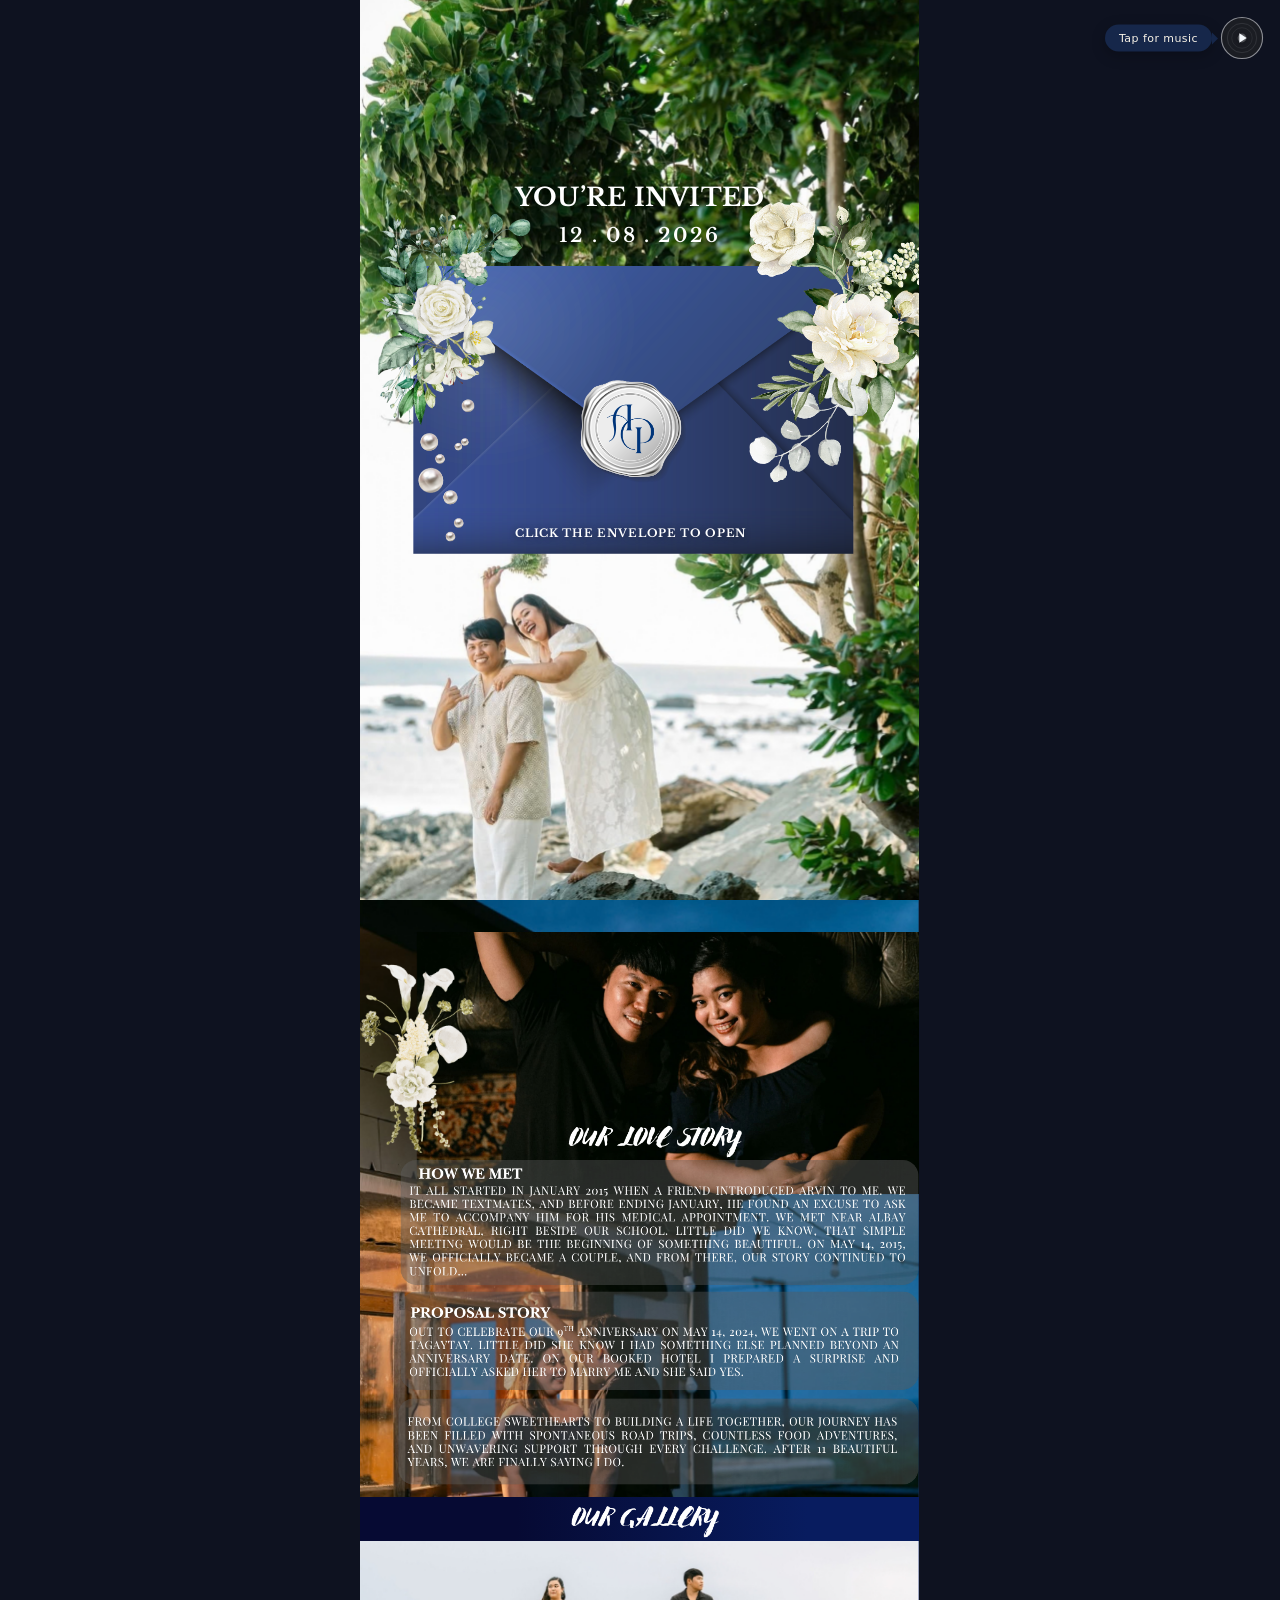
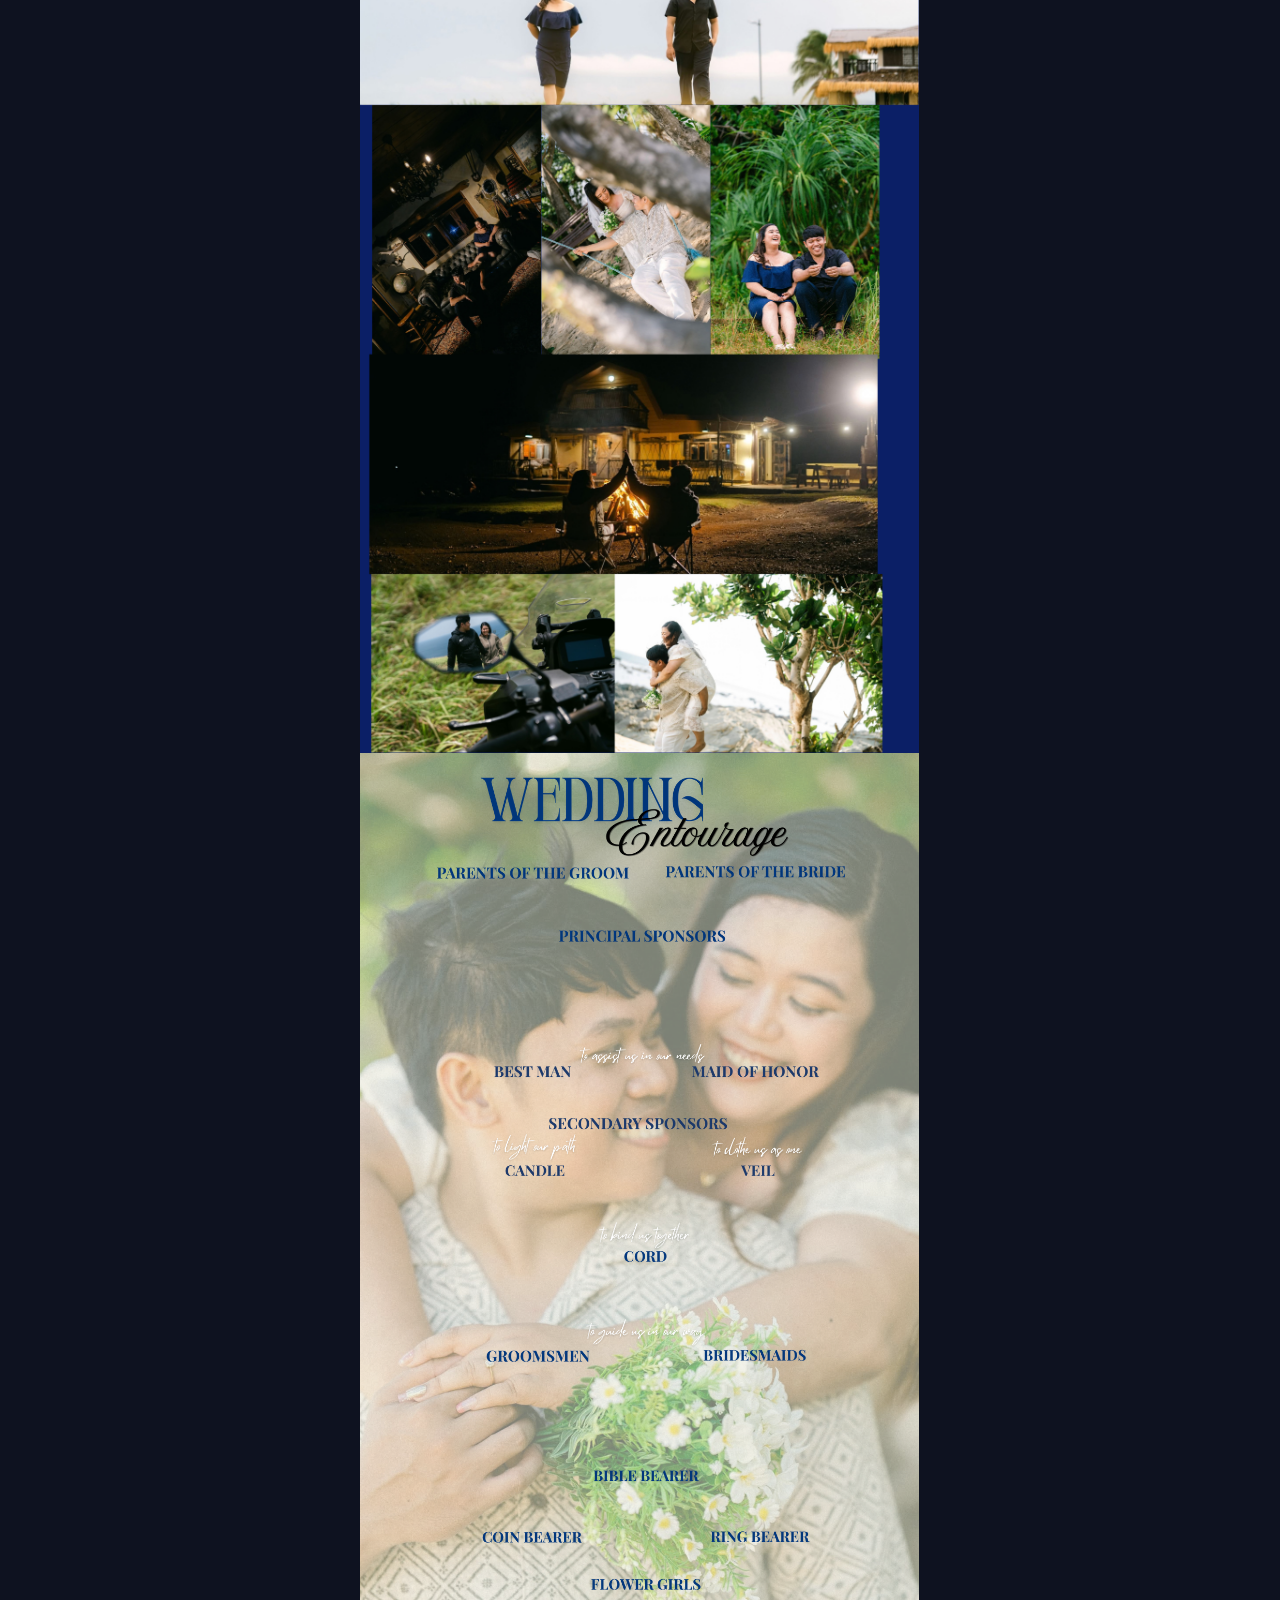
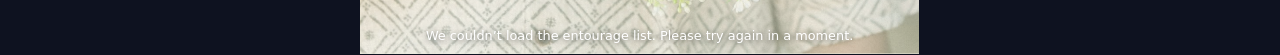
==== commit c15a778d: "Add files via upload" ====
--- a/index.html
+++ b/index.html
@@ -6,7 +6,7 @@
 <title>Arvin &amp; Precious</title>
 <link rel="preconnect" href="https://fonts.googleapis.com">
 <link rel="preconnect" href="https://fonts.gstatic.com" crossorigin>
-<link href="https://fonts.googleapis.com/css2?family=Libre+Baskerville:wght@400;700&display=swap" rel="stylesheet">
+<link href="https://fonts.googleapis.com/css2?family=Libre+Baskerville:wght@400;700&family=Lora:wght@600&display=swap" rel="stylesheet">
 <link rel="stylesheet" href="styles.css">
 </head>
 <body>
@@ -25,6 +25,21 @@
 <audio id="bgMusic" loop preload="auto">
   <source src="assets/bgm.mp3" type="audio/mpeg">
 </audio>
+
+<nav class="side-nav" id="sideNav" aria-label="Jump to a section">
+  <svg width="0" height="0" style="position:absolute" aria-hidden="true" focusable="false">
+    <defs><filter id="navGoo"><feGaussianBlur in="SourceGraphic" stdDeviation="3" result="b"/><feColorMatrix in="b" mode="matrix" values="1 0 0 0 0  0 1 0 0 0  0 0 1 0 0  0 0 0 18 -7" result="g"/><feComposite in="SourceGraphic" in2="g" operator="atop"/></filter></defs>
+  </svg>
+  <div class="nav-rail">
+    <ul class="nav-list">
+      <li><a class="nav-item" href="#countdown"><span class="nav-label">Countdown</span></a></li>
+      <li><a class="nav-item" href="#story"><span class="nav-label">Our Love Story</span></a></li>
+      <li><a class="nav-item" href="#gallery"><span class="nav-label">Gallery</span></a></li>
+      <li><a class="nav-item" href="#entourage"><span class="nav-label">Wedding Entourage</span></a></li>
+    </ul>
+    <div class="nav-goo" aria-hidden="true"></div>
+  </div>
+</nav>
 
 <main class="stage" id="stage">
   <p class="invite-heading">You&rsquo;re Invited</p>
@@ -53,6 +68,40 @@
   </section>
 </main>
 
+<section class="story" id="story">
+  <div class="story-top">
+    <img class="story-flower" src="assets/photos/story/photo-flower.png" width="781" height="365" alt="Arvin and Precious" loading="lazy">
+    <img class="story-text" src="assets/photos/story/lovestory.png" width="1046" height="699" alt="Our love story: how we met, our proposal story, and how our journey continues. Our gallery." loading="lazy">
+  </div>
+  <img class="story-collage" id="gallery" src="assets/photos/story/collage.png" width="1192" height="1731" alt="Gallery of photos of Arvin and Precious" loading="lazy">
+</section>
+
+
+<section class="ent" id="entourage">
+  <img class="ent-piece title" src="assets/photos/weddingdeets/entourage.png" width="876" height="268" alt="Wedding Entourage" loading="lazy">
+  <img class="ent-piece pp" src="assets/photos/weddingdeets/parents-principal.png" width="836" height="179" alt="Parents of the Groom, Parents of the Bride, Principal Sponsors" loading="lazy">
+  <img class="ent-piece bm" src="assets/photos/weddingdeets/assist-best-maid.png" width="805" height="103" alt="To assist us in our needs: Best Man, Maid of Honor" loading="lazy">
+  <img class="ent-piece cv" src="assets/photos/weddingdeets/secondary-candle-veil.png" width="683" height="146" alt="Secondary Sponsors: Candle, Veil" loading="lazy">
+  <img class="ent-piece bb" src="assets/photos/weddingdeets/bind-bride.png" width="709" height="304" alt="Cord, Groomsmen, Bridesmaids" loading="lazy">
+  <img class="ent-piece bf" src="assets/photos/weddingdeets/bible-flower.png" width="697" height="263" alt="Bible Bearer, Coin Bearer, Ring Bearer, Flower Girls" loading="lazy">
+  <div class="ent-names" data-ent="parentsGroom"></div>
+  <div class="ent-names" data-ent="parentsBride"></div>
+  <div class="ent-names" data-ent="principalLeft"></div>
+  <div class="ent-names" data-ent="principalRight"></div>
+  <div class="ent-names" data-ent="bestMan"></div>
+  <div class="ent-names" data-ent="maid"></div>
+  <div class="ent-names" data-ent="candle"></div>
+  <div class="ent-names" data-ent="veil"></div>
+  <div class="ent-names" data-ent="cord"></div>
+  <div class="ent-names" data-ent="groomsmen"></div>
+  <div class="ent-names" data-ent="bridesmaids"></div>
+  <div class="ent-names" data-ent="bible"></div>
+  <div class="ent-names" data-ent="coin"></div>
+  <div class="ent-names" data-ent="ring"></div>
+  <div class="ent-names" data-ent="flower"></div>
+  <p class="ent-status" id="entStatus" hidden></p>
+</section>
+
 <script src="script.js"></script>
 </body>
 </html>
--- a/styles.css
+++ b/styles.css
@@ -1,4 +1,5 @@
 :root{
+  --col: min(100vw, calc(100dvh * 1455 / 2342)); /* width of the portrait column every section uses */
   --navy: #16274a;
   --paper: #f7f2e6;
   --font-display: 'Libre Baskerville', serif;
@@ -6,14 +7,15 @@
 }
 *{ box-sizing: border-box; }
 html, body{ height: 100%; margin: 0; }
-body{ background: #0e1220; overflow: hidden; }
+body{ background: #0e1220; overflow: hidden; } /* locked on the envelope... */
+body:has(.stage.is-opened){ overflow-y: auto; } /* ...scrolls once it is opened */
 button{ font-family: inherit; cursor: pointer; }
 
 /* Portrait stage matching the 1455x2342 background; extra width on desktop shows dark sides */
 .stage{
   position: relative; overflow: hidden; overflow: clip;
   height: 100dvh;
-  width: min(100vw, calc(100dvh * 1455 / 2342));
+  width: var(--col);
   margin: 0 auto;
   container-type: inline-size;
   background:
@@ -60,7 +62,7 @@
 .stage.is-opened .countdown{ opacity: 1; visibility: visible; transition-delay: 0s; }
 .cd-bg{
   position: absolute; inset: 0;
-  background: url('assets/photos/countdown/background2.png') 60% 40% / 110% 110% no-repeat, #d9c9a8;
+  background: url('assets/photos/countdown/background2.png') 60% 70% / 125% 125% no-repeat, #d9c9a8;
 }
 .cd-frame{
   position: absolute; top: 0; bottom: 0; left: 50%; transform: translateX(-50%);
@@ -68,12 +70,12 @@
   container-type: inline-size; perspective: 1400px;
 }
 .cd-flap, .cd-content, .cd-base{ position: absolute; display: block; height: auto; }
-.cd-flap{ left: 6.58%; top: 11.57%; width: 87.2%; transform-origin: 50% 100%; transform: rotateX(180deg); opacity: .6; }
+.cd-flap{ left: 6.58%; top: 11.57%; width: 83.44%; transform-origin: 50% 100%; transform: rotateX(90deg); opacity: .6; }
 .cd-content{ left: 14.47%; top: 14.35%; width: 69.1%; opacity: 0; }
 .cd-base{ left: .82%; top: 31.85%; width: 97%; }
 .stage.is-opened .cd-flap{ animation: flap-open 1.1s .3s var(--ease) both; }
 .stage.is-opened .cd-content{ animation: content-in 1.6s 1s var(--ease) both; }
-@keyframes flap-open{ from{ transform: rotateX(180deg); opacity: .6; } to{ transform: rotateX(0); opacity: 1; } }
+@keyframes flap-open{ from{ transform: rotateX(90deg); opacity: .6; } to{ transform: rotateX(0); opacity: 1; } }
 @keyframes content-in{ from{ opacity: 0; transform: translateY(3%); } to{ opacity: 1; transform: none; } }
 
 .cd-title, .cd-grid{
@@ -90,6 +92,94 @@
   font-size: 11cqw; line-height: 1;
 }
 .cd-label{ margin-top: .5cqw; font-size: 2.6cqw; line-height: 1; letter-spacing: .02em; }
+
+/* Story: sits below the countdown, same column width as the stage */
+.story{
+  width: var(--col); margin: 0 auto;
+  container-type: inline-size; overflow: clip; background: #0b1f66;
+}
+.story-top{
+  position: relative; --gallery-band: 8cqw; padding-top: 5.8cqw;
+  background: url('assets/photos/story/background3.png') center top / cover no-repeat, #1c2a4a;
+}
+.story-flower, .story-text, .story-collage{ display: block; width: 100%; height: auto; }
+.story-text{ position: relative; z-index: 1; margin-top: -14cqw; }
+#gallery{ scroll-margin-top: 10cqw; } /* keeps the "Our Gallery" title in view when jumped to */
+/* lovestory.png is transparent behind "Our Gallery", so the band is drawn here, behind it */
+.story-top::after{
+  content: ""; position: absolute; left: 0; right: 0; bottom: 0; height: var(--gallery-band);
+  background: linear-gradient(90deg, #060a33 28%, #081c5f 80%);
+}
+
+/* Entourage: 402x648 canvas measured from the Canva reference; pieces and name lists placed in % of it */
+.ent{
+  position: relative; width: var(--col); margin: 0 auto;
+  aspect-ratio: 402 / 648; container-type: inline-size; overflow: clip;
+  background: url('assets/photos/weddingdeets/background4.png') 42% 50% / cover no-repeat, #e8eadb;
+}
+.ent-piece{ position: absolute; display: block; height: auto; pointer-events: none; }
+.ent-names{
+  position: absolute; transform: translateX(-50%); margin: 0; text-align: center; white-space: nowrap;
+  font-family: 'Lora', serif; font-weight: 600; font-size: 2.1cqw; line-height: 2.64cqw; color: #161616;
+}
+.ent-status{
+  position: absolute; left: 0; right: 0; bottom: 1.2%; margin: 0; text-align: center;
+  font-family: system-ui, sans-serif; font-size: 2.3cqw; color: #fff; text-shadow: 0 1px 6px rgba(0,0,0,.6);
+}
+.ent-piece.title{ left: 12.19%; top: 0.00%; width: 81.72%; }
+.ent-piece.pp{ left: 10.45%; top: 11.57%; width: 77.99%; }
+.ent-piece.bm{ left: 13.18%; top: 31.02%; width: 75.09%; }
+.ent-piece.cv{ left: 19.40%; top: 39.51%; width: 63.71%; }
+.ent-piece.bb{ left: 18.16%; top: 50.93%; width: 66.14%; }
+.ent-piece.bf{ left: 18.66%; top: 78.70%; width: 65.02%; }
+.ent-names[data-ent="parentsGroom"]{ left: 30.85%; top: 14.38%; }
+.ent-names[data-ent="parentsBride"]{ left: 70.65%; top: 14.38%; }
+.ent-names[data-ent="principalLeft"]{ left: 31.34%; top: 22.02%; }
+.ent-names[data-ent="principalRight"]{ left: 71.14%; top: 22.02%; }
+.ent-names[data-ent="bestMan"]{ left: 30.97%; top: 36.84%; }
+.ent-names[data-ent="maid"]{ left: 70.65%; top: 36.84%; }
+.ent-names[data-ent="candle"]{ left: 31.59%; top: 47.48%; }
+.ent-names[data-ent="veil"]{ left: 71.39%; top: 47.48%; }
+.ent-names[data-ent="cord"]{ left: 51.24%; top: 57.28%; }
+.ent-names[data-ent="groomsmen"]{ left: 30.85%; top: 68.24%; }
+.ent-names[data-ent="bridesmaids"]{ left: 70.90%; top: 68.24%; }
+.ent-names[data-ent="bible"]{ left: 51.74%; top: 81.51%; }
+.ent-names[data-ent="coin"]{ left: 30.52%; top: 88.84%; }
+.ent-names[data-ent="ring"]{ left: 72.26%; top: 88.84%; }
+.ent-names[data-ent="flower"]{ left: 51.37%; top: 93.94%; }
+
+/* Side nav: slim dot rail at the middle right; labels show on hover or tap; one blob travels between dots */
+.side-nav{
+  position: fixed; z-index: 40; top: 50%; transform: translateY(-50%);
+  right: max(8px, calc((100vw - var(--col)) / 2 + 8px));
+  opacity: 0; visibility: hidden;
+}
+body:has(.stage.is-opened) .side-nav{ opacity: 1; visibility: visible; transition: opacity .6s var(--ease) 1.2s; }
+.nav-rail{
+  position: relative; width: 28px; padding: 4px 0; border-radius: 14px;
+  background: rgba(22,39,74,.88); border: 1px solid rgba(255,255,255,.25); box-shadow: 0 4px 14px rgba(0,0,0,.3);
+}
+.nav-list{ list-style: none; margin: 0; padding: 0; }
+.nav-item{ position: relative; display: block; width: 26px; height: 44px; border-radius: 13px; }
+.nav-item:focus-visible{ outline: 2px solid #fff; outline-offset: -2px; }
+.nav-label{
+  position: absolute; right: calc(100% + 6px); top: 50%; transform: translate(8px, -50%);
+  padding: 7px 12px; border-radius: 999px; white-space: nowrap;
+  background: var(--navy); border: 1px solid rgba(255,255,255,.25); box-shadow: 0 2px 8px rgba(0,0,0,.3);
+  color: rgba(243,247,251,.85); font: 400 13px/1 var(--font-display);
+  opacity: 0; pointer-events: none; transition: opacity .2s var(--ease), transform .2s var(--ease);
+}
+.nav-label::after{ content: ""; position: absolute; left: 100%; top: 0; bottom: 0; width: 8px; } /* hover bridge to the dot */
+.nav-item[aria-current="true"] .nav-label{ color: #fff; font-weight: 700; }
+.side-nav.is-open .nav-label, .side-nav:has(.nav-item:focus-visible) .nav-label{ opacity: 1; transform: translate(0, -50%); pointer-events: auto; }
+@media (hover: hover){
+  .side-nav:hover .nav-label{ opacity: 1; transform: translate(0, -50%); pointer-events: auto; }
+}
+.nav-goo{ position: absolute; top: 4px; left: 0; width: 28px; filter: url(#navGoo); pointer-events: none; }
+.nav-dot, .nav-blob{ position: absolute; border-radius: 50%; }
+.nav-dot{ left: 10.5px; top: 18.5px; width: 7px; height: 7px; background: #7f97c9; }
+.nav-blob{ left: 6px; top: 14px; width: 16px; height: 16px; background: #f3f7fb; }
+@media (prefers-reduced-motion: reduce){ .nav-label{ transition-duration: .01s; } }
 
 /* Music disc + hint, top-right corner of the viewport */
 .music-disc{
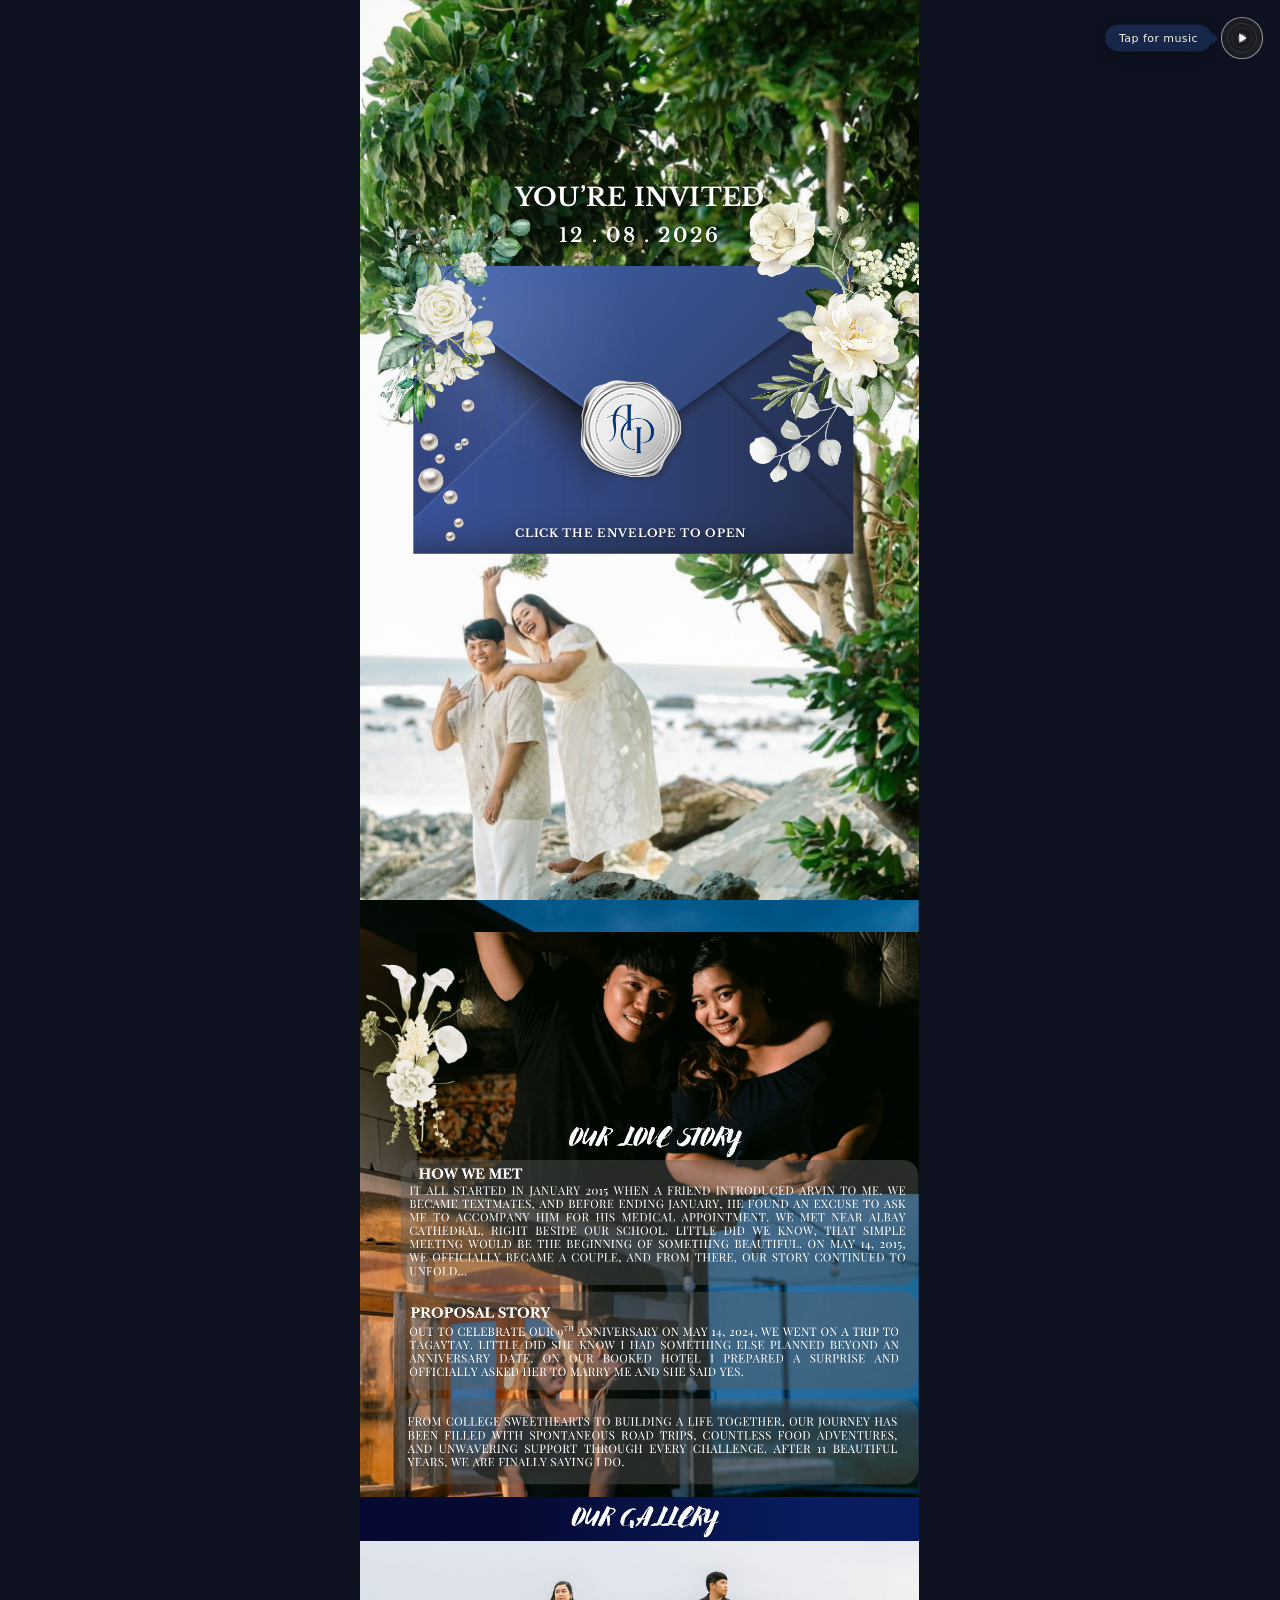
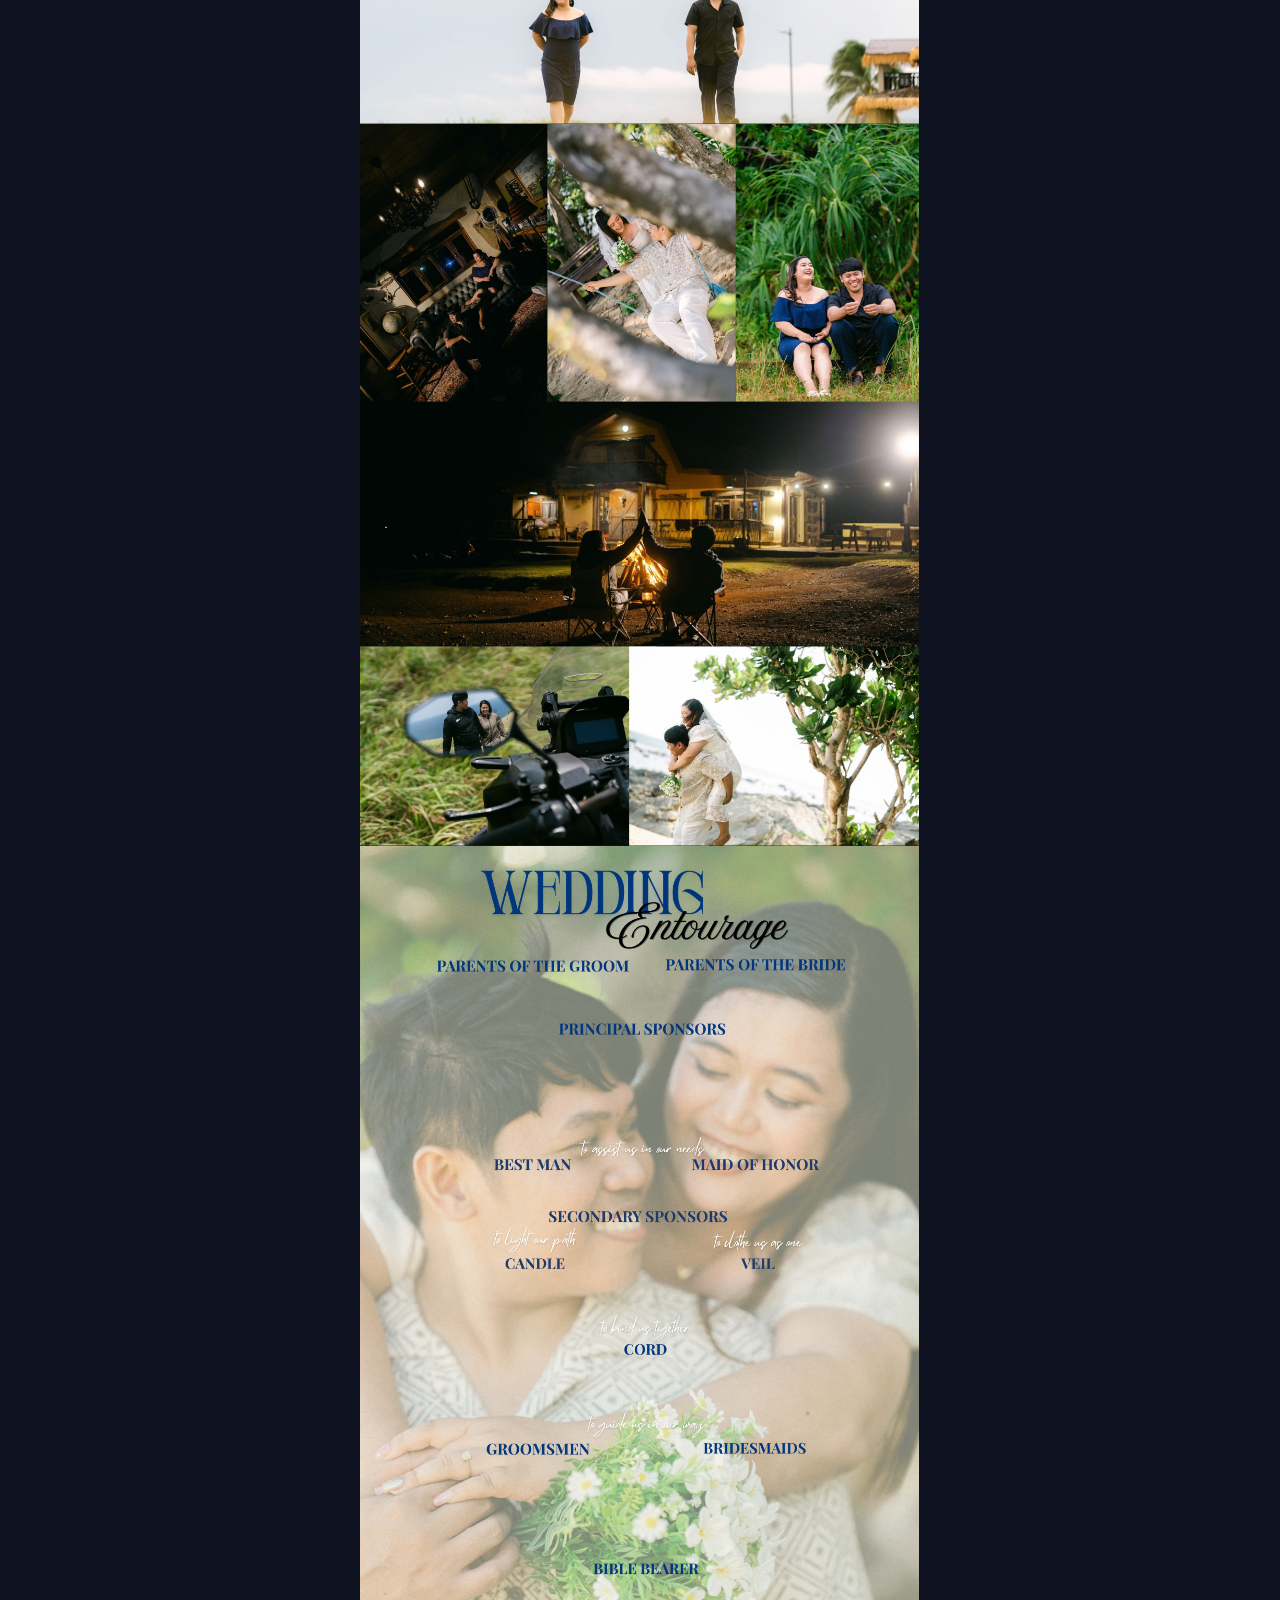
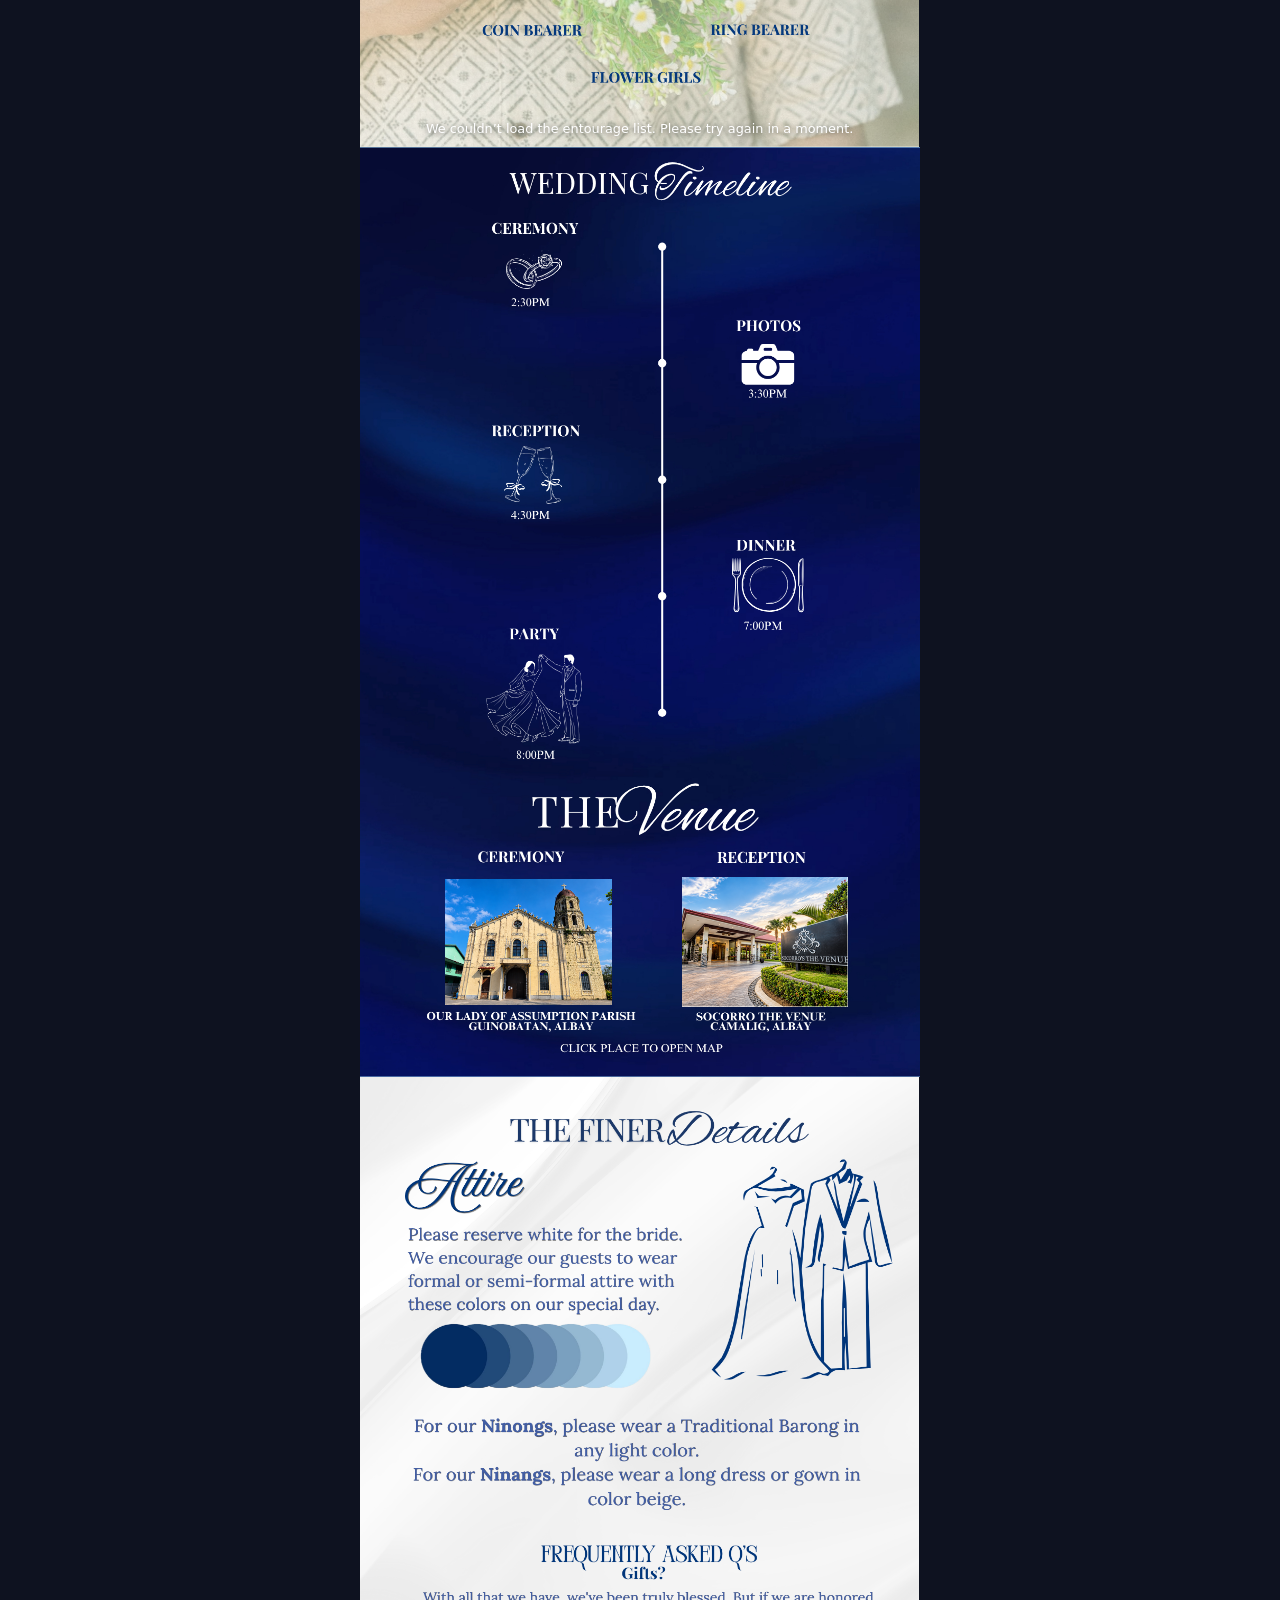
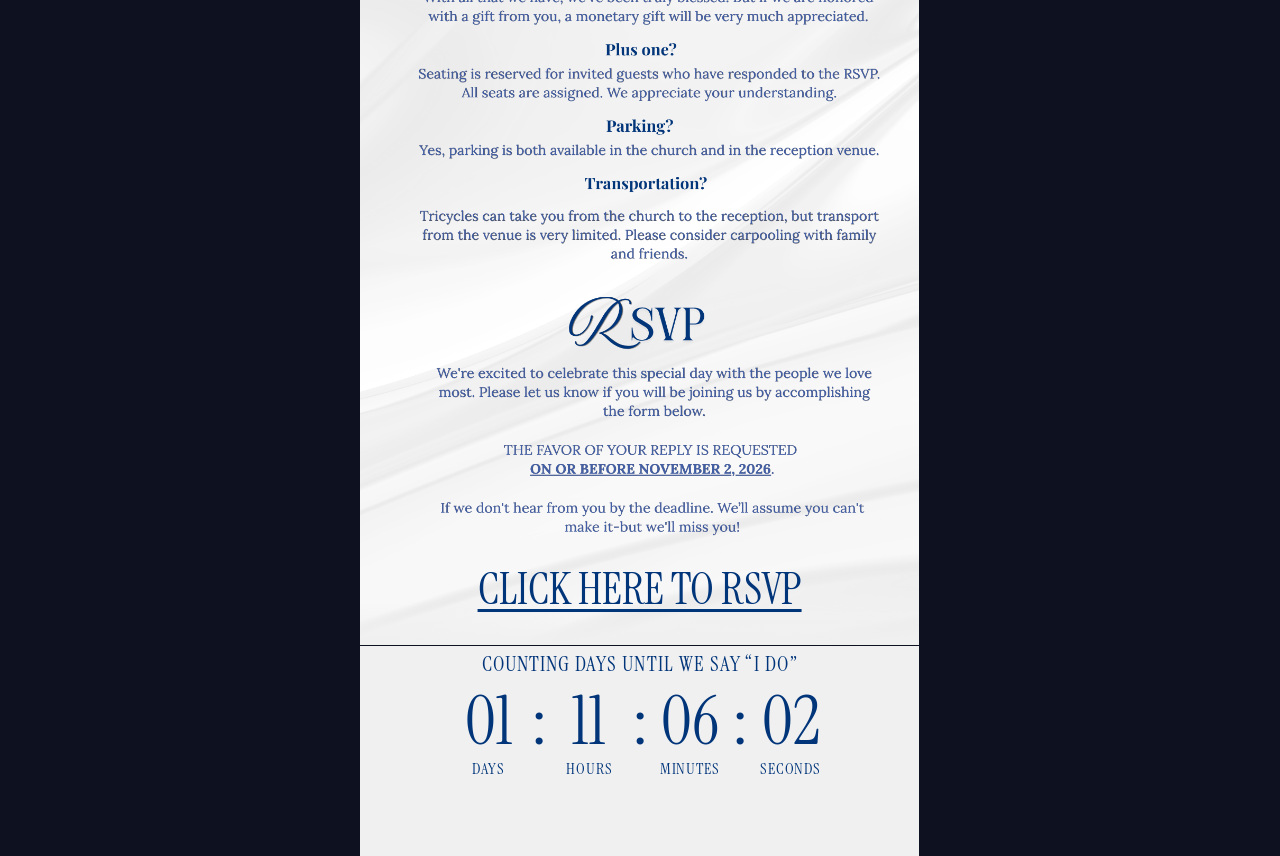
==== commit f5548f73: "latest patch" ====
--- a/index.html
+++ b/index.html
@@ -3,10 +3,24 @@
 <head>
 <meta charset="UTF-8">
 <meta name="viewport" content="width=device-width, initial-scale=1, viewport-fit=cover">
+<meta name="description" content="You are invited to the wedding of Arvin &amp; Precious on December 8, 2026.">
+<meta name="robots" content="noindex,nofollow">
+<meta name="theme-color" content="#16274a">
+<meta property="og:type" content="website">
+<meta property="og:url" content="https://verykimiczar.github.io/RVSP/">
+<meta property="og:image" content="https://verykimiczar.github.io/RVSP/assets/og-image.png">
+<meta property="og:image:width" content="1200">
+<meta property="og:image:height" content="630">
+<meta property="og:image:alt" content="Silver wax seal with the A and P monogram">
+<meta property="og:title" content="Arvin &amp; Precious &mdash; You&rsquo;re Invited">
+<meta property="og:description" content="You are invited to the wedding of Arvin &amp; Precious on December 8, 2026.">
+<link rel="icon" type="image/png" sizes="32x32" href="assets/favicon-32.png">
+<link rel="icon" type="image/png" sizes="192x192" href="assets/favicon-192.png">
+<link rel="apple-touch-icon" href="assets/apple-touch-icon.png">
 <title>Arvin &amp; Precious</title>
 <link rel="preconnect" href="https://fonts.googleapis.com">
 <link rel="preconnect" href="https://fonts.gstatic.com" crossorigin>
-<link href="https://fonts.googleapis.com/css2?family=Libre+Baskerville:wght@400;700&family=Lora:wght@600&display=swap" rel="stylesheet">
+<link href="https://fonts.googleapis.com/css2?family=Libre+Baskerville:wght@400;700&family=Lora:ital,wght@0,400;0,600;1,400;1,600&family=Instrument+Serif&display=swap" rel="stylesheet">
 <link rel="stylesheet" href="styles.css">
 </head>
 <body>
@@ -22,7 +36,7 @@
   <svg class="play-icon" viewBox="0 0 24 24" width="16" height="16" fill="#f3f7fb" aria-hidden="true"><path d="M8 5v14l11-7z"/></svg>
 </button>
 <p class="music-hint" id="musicHint">Tap for music</p>
-<audio id="bgMusic" loop preload="auto">
+<audio id="bgMusic" loop preload="metadata">
   <source src="assets/bgm.mp3" type="audio/mpeg">
 </audio>
 
@@ -36,6 +50,8 @@
       <li><a class="nav-item" href="#story"><span class="nav-label">Our Love Story</span></a></li>
       <li><a class="nav-item" href="#gallery"><span class="nav-label">Gallery</span></a></li>
       <li><a class="nav-item" href="#entourage"><span class="nav-label">Wedding Entourage</span></a></li>
+      <li><a class="nav-item" href="#timeline"><span class="nav-label">Timeline &amp; Venue</span></a></li>
+      <li><a class="nav-item" href="#details"><span class="nav-label">Details &amp; RSVP</span></a></li>
     </ul>
     <div class="nav-goo" aria-hidden="true"></div>
   </div>
@@ -45,7 +61,7 @@
   <p class="invite-heading">You&rsquo;re Invited</p>
   <p class="invite-date">12 . 08 . 2026</p>
 
-  <div class="envelope-wrap" id="envelopeWrap">
+  <div class="envelope-wrap">
     <img class="envelope" src="assets/photos/envelope/envelope.png" width="1097" height="692" alt="Wedding invitation envelope">
     <p class="unseal-caption">Click the envelope to open</p>
     <button class="envelope-hit" id="openBtn" type="button" aria-label="Open the invitation"></button>
@@ -57,12 +73,13 @@
       <img class="cd-flap" src="assets/photos/countdown/flap.png" width="952" height="933" alt="">
       <img class="cd-content" src="assets/photos/countdown/content.png" width="784" height="736" alt="Together with our families, Arvin and Precious invite you to join in the celebration of our marriage">
       <img class="cd-base" src="assets/photos/countdown/base.png" width="1106" height="949" alt="">
+      <a class="cd-story" id="storyLink" href="#story"><img src="assets/photos/countdown/click.png" width="481" height="325" alt="Click to see our story"></a>
       <p class="cd-title">Counting days until we say &ldquo;I do&rdquo;</p>
       <div class="cd-grid" role="timer" aria-label="Countdown to December 8, 2026">
-        <div class="cd-unit"><span class="cd-num" id="cdDays">00</span><span class="cd-label">Days</span></div>
-        <div class="cd-unit"><span class="cd-num" id="cdHours">00</span><span class="cd-label">Hours</span></div>
-        <div class="cd-unit"><span class="cd-num" id="cdMinutes">00</span><span class="cd-label">Minutes</span></div>
-        <div class="cd-unit"><span class="cd-num" id="cdSeconds">00</span><span class="cd-label">Seconds</span></div>
+        <div class="cd-unit"><span class="cd-num" data-cd="d">00</span><span class="cd-label">Days</span></div>
+        <div class="cd-unit"><span class="cd-num" data-cd="h">00</span><span class="cd-label">Hours</span></div>
+        <div class="cd-unit"><span class="cd-num" data-cd="m">00</span><span class="cd-label">Minutes</span></div>
+        <div class="cd-unit"><span class="cd-num" data-cd="s">00</span><span class="cd-label">Seconds</span></div>
       </div>
     </div>
   </section>
@@ -102,6 +119,87 @@
   <p class="ent-status" id="entStatus" hidden></p>
 </section>
 
+<section class="venue" id="timeline">
+  <p class="sr-only">Wedding timeline: ceremony 2:30 PM, photos 3:30 PM, reception 4:30 PM, dinner 7:00 PM, party 8:00 PM. The venue: ceremony at Our Lady of the Assumption Parish, Guinobatan, Albay; reception at Socorro's The Venue, Camalig, Albay. Select a place to open its map.</p>
+  <a class="venue-link ceremony" href="https://www.google.com/maps/place/Our+Lady+of+the+Assumption+Parish+Church+-+Poblacion,+Guinobatan,+Albay+(Diocese+of+Legazpi)/@13.1913012,123.5979834,17z/data=!3m1!4b1!4m6!3m5!1s0x33a10896a8161387:0x7d212d67f3a30101!8m2!3d13.1913012!4d123.6005583!16s%2Fg%2F11g6mv6gl_" target="_blank" rel="noopener noreferrer" aria-label="Open map: Our Lady of the Assumption Parish, Guinobatan, Albay (opens in a new tab)">
+    <img src="assets/photos/wherewhen/ceremony.png" width="327" height="247" alt="Our Lady of the Assumption Parish church" loading="lazy">
+  </a>
+  <a class="venue-link reception" href="https://www.google.com/maps/place/Socorro's+The+Venue/@13.1789121,123.6712646,17z/data=!3m1!4b1!4m6!3m5!1s0x33a107b3dcfee1b9:0x1fc22ef3575d387b!8m2!3d13.1789121!4d123.6712646!16s%2Fg%2F11lm0r4rkm" target="_blank" rel="noopener noreferrer" aria-label="Open map: Socorro's The Venue, Camalig, Albay (opens in a new tab)">
+    <img src="assets/photos/wherewhen/reception.png" width="323" height="254" alt="Socorro's The Venue entrance" loading="lazy">
+  </a>
+</section>
+
+<section class="details" id="details">
+  <p class="sr-only">The finer details. Attire: please reserve white for the bride. We encourage our guests to wear formal or semi-formal attire in shades of blue. For our Ninongs, please wear a Traditional Barong in any light color. For our Ninangs, please wear a long dress or gown in color beige. Frequently asked questions. Gifts: with all that we have, we have been truly blessed, but if we are honored with a gift from you, a monetary gift will be very much appreciated. Plus one: seating is reserved for invited guests who have responded to the RSVP, and all seats are assigned. Parking: yes, parking is available both at the church and at the reception venue. Transportation: tricycles can take you from the church to the reception, but transport from the venue is very limited, so please consider carpooling with family and friends. RSVP: we are excited to celebrate this special day with the people we love most. Please let us know if you will be joining us. The favor of your reply is requested on or before November 2, 2026. If we do not hear from you by the deadline, we will assume you cannot make it, but we will miss you.</p>
+  <button class="rsvp-link" id="rsvpOpen" type="button" aria-expanded="false" aria-controls="rsvpPanel">Click here to RSVP</button>
+</section>
+
+<section class="rsvp" id="rsvp" aria-label="RSVP">
+  <div class="rsvp-panel" id="rsvpPanel">
+    <div class="rsvp-panel-inner" inert>
+      <div class="rsvp-card" role="group" aria-labelledby="rsvpHeading">
+        <div class="rsvp-orn" aria-hidden="true">&#10022;</div>
+        <h2 class="rsvp-heading" id="rsvpHeading">Find your invitation</h2>
+        <p class="rsvp-sub">Every seat is reserved with love and intention.<br>Kindly find your name to confirm your attendance.</p>
+
+        <label class="rsvp-label" for="nameInput">Guest name</label>
+        <input class="rsvp-input" type="text" id="nameInput" placeholder="Enter your name&hellip;" autocomplete="off" autocapitalize="words" spellcheck="false" enterkeyhint="search">
+        <p class="rsvp-status" id="lookupStatus" aria-live="polite"></p>
+
+        <div class="rsvp-reveal" id="inviteSection">
+          <div class="rsvp-reveal-inner" inert>
+            <p class="rsvp-rule-label">Reserved in your honour</p>
+            <div class="rsvp-person">
+              <span class="rsvp-person-name" id="inviteName">Guest Name</span>
+              <div class="rsvp-control">
+                <label class="rsvp-switch">
+                  <input type="checkbox" id="attendToggle" aria-label="Attending">
+                  <span class="track"></span>
+                  <span class="thumb"></span>
+                </label>
+                <span class="rsvp-switch-label" id="attendLabel">Regretfully declines</span>
+              </div>
+            </div>
+          </div>
+        </div>
+
+        <div class="rsvp-reveal" id="confirmSection">
+          <div class="rsvp-reveal-inner" inert>
+            <div class="rsvp-confirm">
+              <button class="rsvp-btn" id="confirmBtn" type="button">Confirm response</button>
+              <p class="rsvp-status" id="confirmStatus" aria-live="polite"></p>
+              <p class="rsvp-deadline">RSVP deadline &middot; November 2, 2026</p>
+            </div>
+          </div>
+        </div>
+      </div>
+    </div>
+  </div>
+</section>
+
+<section class="dt-wrap" aria-label="Countdown to the wedding">
+  <div class="dt-inner">
+    <p class="dt-title">Counting days until we say &ldquo;I do&rdquo;</p>
+    <div class="dt-grid" role="timer" aria-label="Countdown to December 8, 2026">
+      <div class="dt-unit"><span class="dt-num" data-cd="d">00</span><span class="dt-label">Days</span></div>
+      <div class="dt-unit"><span class="dt-num" data-cd="h">00</span><span class="dt-label">Hours</span></div>
+      <div class="dt-unit"><span class="dt-num" data-cd="m">00</span><span class="dt-label">Minutes</span></div>
+      <div class="dt-unit"><span class="dt-num" data-cd="s">00</span><span class="dt-label">Seconds</span></div>
+    </div>
+  </div>
+</section>
+
+<div class="rsvp-overlay" id="thankYouOverlay" aria-hidden="true">
+  <div class="rsvp-modal" role="dialog" aria-modal="true" aria-labelledby="thankYouHeading">
+    <span class="rsvp-modal-spark" aria-hidden="true">&#10022;</span>
+    <p class="rsvp-modal-couple">Arvin <span>&amp;</span> Precious</p>
+    <hr class="rsvp-modal-divider">
+    <p class="rsvp-modal-heading" id="thankYouHeading">Thank You</p>
+    <p class="rsvp-modal-message" id="thankYouMessage">Your response has been received.</p>
+    <button class="rsvp-modal-close" id="closeThankYouBtn" type="button">Close</button>
+  </div>
+</div>
+
 <script src="script.js"></script>
 </body>
 </html>
--- a/styles.css
+++ b/styles.css
@@ -1,19 +1,25 @@
 :root{
-  --col: min(100vw, calc(100dvh * 1455 / 2342)); /* width of the portrait column every section uses */
+  --h100: 100vh;
+  --col: min(100vw, calc(var(--h100) * 1455 / 2342)); /* width of the portrait column every section uses */
+  --cq: calc(var(--col) / 100); /* 1% of the column; becomes 1cqw below where supported */
   --navy: #16274a;
   --paper: #f7f2e6;
   --font-display: 'Libre Baskerville', serif;
   --ease: cubic-bezier(.65,0,.35,1);
 }
+@supports (height: 100dvh){ :root{ --h100: 100dvh; } }
+@supports (width: 1cqw){ :root{ --cq: 1cqw; } }
+@supports not (width: 1cqw){ .cd-frame{ --cq: calc(min(var(--col), var(--h100) * 608 / 1080) / 100); } }
 *{ box-sizing: border-box; }
 html, body{ height: 100%; margin: 0; }
 body{ background: #0e1220; overflow: hidden; } /* locked on the envelope... */
-body:has(.stage.is-opened){ overflow-y: auto; } /* ...scrolls once it is opened */
+body.site-opened{ overflow-y: auto; } /* ...scrolls once it is opened */
 button{ font-family: inherit; cursor: pointer; }
 
 /* Portrait stage matching the 1455x2342 background; extra width on desktop shows dark sides */
 .stage{
   position: relative; overflow: hidden; overflow: clip;
+  height: 100vh;
   height: 100dvh;
   width: var(--col);
   margin: 0 auto;
@@ -30,8 +36,8 @@
   text-shadow: 0 2px 12px rgba(0,0,0,.4);
   transition: opacity .5s var(--ease);
 }
-.invite-heading{ top: 21.9%; font-weight: 700; letter-spacing: .01em; font-size: 4.5cqw; }
-.invite-date{ top: 26.1%; font-weight: 600; letter-spacing: .10em; font-size: 3.5cqw; }
+.invite-heading{ top: 21.9%; font-weight: 700; letter-spacing: .01em; font-size: calc(var(--cq) * 4.5); }
+.invite-date{ top: 26.1%; font-weight: 600; letter-spacing: .10em; font-size: calc(var(--cq) * 3.5); }
 
 .envelope-wrap{
   position: absolute; left: 3%; top: 22.4%; width: 100%;
@@ -47,7 +53,7 @@
 .unseal-caption{
   position: absolute; left: 0; right: 9%; bottom: 4%; margin: 0; text-align: center;
   font-family: var(--font-display); font-weight: 700; text-transform: uppercase;
-  letter-spacing: .06em; font-size: 2cqw; color: #fff;
+  letter-spacing: .06em; font-size: calc(var(--cq) * 2); color: #fff;
   text-shadow: 0 1px 6px rgba(0,0,0,.45);
   pointer-events: none;
 }
@@ -62,7 +68,7 @@
 .stage.is-opened .countdown{ opacity: 1; visibility: visible; transition-delay: 0s; }
 .cd-bg{
   position: absolute; inset: 0;
-  background: url('assets/photos/countdown/background2.png') 60% 70% / 125% 125% no-repeat, #d9c9a8;
+  background: url('assets/photos/countdown/background2.png') 60% 70% / 135% 125% no-repeat, #d9c9a8;
 }
 .cd-frame{
   position: absolute; top: 0; bottom: 0; left: 50%; transform: translateX(-50%);
@@ -73,6 +79,12 @@
 .cd-flap{ left: 6.58%; top: 11.57%; width: 83.44%; transform-origin: 50% 100%; transform: rotateX(90deg); opacity: .6; }
 .cd-content{ left: 14.47%; top: 14.35%; width: 69.1%; opacity: 0; }
 .cd-base{ left: .82%; top: 31.85%; width: 97%; }
+/* "Click to see our story": the scroll sits in the slot of the old cloud (fitted to the Canva reference, 481:325 like click.png) and links to the Love Story section */
+.cd-story{ position: absolute; display: block; left: 49.38%; top: 59.05%; width: 45.13%; -webkit-tap-highlight-color: transparent; transition: transform .25s var(--ease); }
+.cd-story img{ display: block; width: 100%; height: auto; }
+.cd-story:hover{ transform: translateY(-1.2%) scale(1.04); }
+.cd-story:active{ transform: scale(.98); }
+.cd-story:focus-visible{ outline: 2px solid #fff; outline-offset: 4px; border-radius: 6px; }
 .stage.is-opened .cd-flap{ animation: flap-open 1.1s .3s var(--ease) both; }
 .stage.is-opened .cd-content{ animation: content-in 1.6s 1s var(--ease) both; }
 @keyframes flap-open{ from{ transform: rotateX(90deg); opacity: .6; } to{ transform: rotateX(0); opacity: 1; } }
@@ -83,15 +95,15 @@
   font-family: var(--font-display); text-transform: uppercase;
   text-shadow: 0 1px 8px rgba(0,0,0,.35);
 }
-.cd-title{ top: 84.35%; transform: translateY(-50%); font-weight: 700; font-size: 3.2cqw; letter-spacing: .02em; }
-.cd-grid{ top: 86.2%; display: grid; grid-template-columns: repeat(4, 19.08cqw); justify-content: center; }
+.cd-title{ top: 84.35%; transform: translateY(-50%); font-weight: 700; font-size: calc(var(--cq) * 3.2); letter-spacing: .02em; }
+.cd-grid{ top: 86.2%; display: grid; grid-template-columns: repeat(4, calc(var(--cq) * 19.08)); justify-content: center; }
 .cd-unit{ position: relative; display: flex; flex-direction: column; align-items: center; }
-.cd-num{ font-size: 11cqw; line-height: 1; font-variant-numeric: tabular-nums; }
+.cd-num{ font-size: calc(var(--cq) * 11); line-height: 1; font-variant-numeric: tabular-nums; }
 .cd-unit:not(:last-child)::after{
   content: ":"; position: absolute; top: 0; right: 0; transform: translateX(50%);
-  font-size: 11cqw; line-height: 1;
-}
-.cd-label{ margin-top: .5cqw; font-size: 2.6cqw; line-height: 1; letter-spacing: .02em; }
+  font-size: calc(var(--cq) * 11); line-height: 1;
+}
+.cd-label{ margin-top: calc(var(--cq) * .5); font-size: calc(var(--cq) * 2.6); line-height: 1; letter-spacing: .02em; }
 
 /* Story: sits below the countdown, same column width as the stage */
 .story{
@@ -99,12 +111,12 @@
   container-type: inline-size; overflow: clip; background: #0b1f66;
 }
 .story-top{
-  position: relative; --gallery-band: 8cqw; padding-top: 5.8cqw;
+  position: relative; --gallery-band: calc(var(--cq) * 8); padding-top: calc(var(--cq) * 5.8);
   background: url('assets/photos/story/background3.png') center top / cover no-repeat, #1c2a4a;
 }
 .story-flower, .story-text, .story-collage{ display: block; width: 100%; height: auto; }
-.story-text{ position: relative; z-index: 1; margin-top: -14cqw; }
-#gallery{ scroll-margin-top: 10cqw; } /* keeps the "Our Gallery" title in view when jumped to */
+.story-text{ position: relative; z-index: 1; margin-top: calc(var(--cq) * -14); }
+#gallery{ scroll-margin-top: calc(var(--cq) * 10); } /* keeps the "Our Gallery" title in view when jumped to */
 /* lovestory.png is transparent behind "Our Gallery", so the band is drawn here, behind it */
 .story-top::after{
   content: ""; position: absolute; left: 0; right: 0; bottom: 0; height: var(--gallery-band);
@@ -120,11 +132,11 @@
 .ent-piece{ position: absolute; display: block; height: auto; pointer-events: none; }
 .ent-names{
   position: absolute; transform: translateX(-50%); margin: 0; text-align: center; white-space: nowrap;
-  font-family: 'Lora', serif; font-weight: 600; font-size: 2.1cqw; line-height: 2.64cqw; color: #161616;
+  font-family: 'Lora', serif; font-weight: 600; font-size: calc(var(--cq) * 2.1); line-height: calc(var(--cq) * 2.64); color: #161616;
 }
 .ent-status{
   position: absolute; left: 0; right: 0; bottom: 1.2%; margin: 0; text-align: center;
-  font-family: system-ui, sans-serif; font-size: 2.3cqw; color: #fff; text-shadow: 0 1px 6px rgba(0,0,0,.6);
+  font-family: system-ui, sans-serif; font-size: calc(var(--cq) * 2.3); color: #fff; text-shadow: 0 1px 6px rgba(0,0,0,.6);
 }
 .ent-piece.title{ left: 12.19%; top: 0.00%; width: 81.72%; }
 .ent-piece.pp{ left: 10.45%; top: 11.57%; width: 77.99%; }
@@ -148,13 +160,137 @@
 .ent-names[data-ent="ring"]{ left: 72.26%; top: 88.84%; }
 .ent-names[data-ent="flower"]{ left: 51.37%; top: 93.94%; }
 
+/* Timeline & venue: the PNG carries the background, titles and icons; the two photos sit in its gaps and open Google Maps */
+.venue{
+  position: relative; width: var(--col); margin: 0 auto; aspect-ratio: 443 / 737; overflow: clip;
+  background: url('assets/photos/wherewhen/timeline-venue.png') 29% 0 / cover no-repeat, #06104a;
+}
+.venue-link{ position: absolute; display: block; }
+.venue-link img{ position: absolute; top: 0; display: block; height: auto; transition: filter .25s var(--ease); }
+.venue-link:hover img{ filter: brightness(1.08); }
+.venue-link:focus-visible{ outline: 2px solid #fff; outline-offset: 2px; }
+.venue-link.ceremony{ left: 11.29%; top: 78.7%; width: 38.83%; height: 17.2%; }
+.venue-link.ceremony img{ left: 9.88%; width: 76.7%; }
+.venue-link.reception{ left: 57.56%; top: 78.43%; width: 29.57%; height: 17.4%; }
+.venue-link.reception img{ left: 0; width: 100%; }
+.sr-only{ position: absolute; width: 1px; height: 1px; margin: -1px; padding: 0; overflow: hidden; clip-path: inset(50%); white-space: nowrap; }
+
+/* Details & RSVP: the PNG carries the artwork and text; the RSVP link sits in its empty bottom area. Reference 312x698: the asset is stretched to fill it (about 3% wider than its own ratio). The box is cropped to 312x652 (blank silk) so the countdown can follow the RSVP form instead of sitting inside the picture. */
+.details{
+  position: relative; width: var(--col); margin: 0 auto; aspect-ratio: 312 / 652;
+  container-type: inline-size; overflow: clip; --ink: #00357a;
+  background: url('assets/photos/faq/faq.png') 0 0 / 100% calc(var(--col) * 698 / 312) no-repeat, #ececec;
+}
+.details::after{ content: ""; position: absolute; left: 0; right: 0; bottom: 0; height: calc(var(--cq) * 8); background: linear-gradient(to bottom, rgba(240,240,240,0), #f0f0f0); pointer-events: none; }
+.rsvp-link{
+  position: absolute; z-index: 1; left: 50%; top: 95.25%; transform: translate(-50%, -50%); white-space: nowrap; margin: 0;
+  padding: 0; border: 0; background: none; color: var(--ink); text-transform: uppercase;
+  font-family: 'Instrument Serif', 'Libre Baskerville', serif; font-size: calc(var(--cq) * 7.8); line-height: 1.1;
+  text-decoration: underline; text-decoration-thickness: calc(var(--cq) * .6); text-underline-offset: calc(var(--cq) * .9);
+}
+.rsvp-link:focus-visible{ outline: 2px solid var(--ink); outline-offset: 4px; }
+
+/* Countdown under the RSVP form (sits right under the link while the form is closed) */
+.dt-wrap{ width: var(--col); margin: 0 auto; container-type: inline-size; background: #f0f0f0; --ink: #00357a; }
+.dt-inner{ padding: calc(var(--cq) * 1) 0 calc(var(--cq) * 14); text-align: center; color: var(--ink); text-transform: uppercase; font-family: 'Instrument Serif', 'Libre Baskerville', serif; }
+.dt-title{ margin: 0 0 calc(var(--cq) * 2); font-size: calc(var(--cq) * 3.8); line-height: 1.2; letter-spacing: .05em; }
+.dt-grid{ display: grid; grid-template-columns: repeat(4, calc(var(--cq) * 18)); justify-content: center; }
+.dt-unit{ position: relative; display: flex; flex-direction: column; align-items: center; }
+.dt-num{ font-size: calc(var(--cq) * 12); line-height: 1; font-variant-numeric: tabular-nums; }
+.dt-unit:not(:last-child)::after{ content: ":"; position: absolute; top: 0; right: 0; transform: translateX(50%); font-size: calc(var(--cq) * 12); line-height: 1; }
+.dt-label{ margin-top: calc(var(--cq) * 1.2); font-size: calc(var(--cq) * 2.8); line-height: 1; letter-spacing: .06em; }
+
+/* RSVP form: opens under the Details section when "Click here to RSVP" is pressed */
+.rsvp{
+  width: var(--col); margin: 0 auto; container-type: inline-size; background: #f0f0f0;
+  --rv-ink: #00357a; --rv-text: #405ca4; --rv-line: #c3d0e6; --rv-accept: #3c6e4a; --rv-decline: #9c5a4a;
+  font-family: 'Lora', serif; color: var(--rv-text);
+}
+.rsvp-panel{ display: grid; grid-template-rows: 0fr; opacity: 0; transition: grid-template-rows .6s var(--ease), opacity .5s var(--ease); }
+.rsvp-panel.is-open{ grid-template-rows: 1fr; opacity: 1; }
+.rsvp-panel-inner{ overflow: hidden; min-height: 0; visibility: hidden; transition: visibility 0s linear .6s; }
+.rsvp-panel.is-open .rsvp-panel-inner{ visibility: visible; transition-delay: 0s; }
+/* the card is inset a little so the side nav (fixed, near the column edge) never covers the fields */
+.rsvp-card{
+  margin: calc(var(--cq) * 3) calc(var(--cq) * 5) calc(var(--cq) * 9); padding: calc(var(--cq) * 8) calc(var(--cq) * 7) calc(var(--cq) * 7);
+  background: #fff; border: 1px solid #dbe4f2; border-radius: 22px;
+  box-shadow: 0 22px 44px -26px rgba(0,53,122,.45), 0 2px 6px rgba(0,53,122,.06);
+}
+.rsvp-orn{ display: flex; align-items: center; gap: 12px; max-width: 58%; margin: 0 auto calc(var(--cq) * 4); font-size: 14px; line-height: 1; color: var(--rv-ink); opacity: .55; }
+.rsvp-orn::before, .rsvp-orn::after{ content: ""; flex: 1; height: 1px; background: currentColor; }
+.rsvp-heading{ margin: 0 0 calc(var(--cq) * 3); text-align: center; text-wrap: balance; font: 400 clamp(30px, calc(var(--cq) * 10), 46px)/1.05 'Instrument Serif', 'Libre Baskerville', serif; color: var(--rv-ink); }
+.rsvp-sub{ margin: 0 auto calc(var(--cq) * 8); max-width: 30em; text-align: center; text-wrap: balance; font-size: clamp(14px, calc(var(--cq) * 4), 17px); line-height: 1.6; }
+.rsvp-label{ margin: 0 0 8px; font-size: clamp(11px, calc(var(--cq) * 3), 13px); font-weight: 600; letter-spacing: .14em; text-transform: uppercase; color: var(--rv-ink); }
+.rsvp-input{
+  display: block; width: 100%; padding: 15px 16px; border: 1px solid var(--rv-line); border-radius: 10px;
+  background: #fbfcfe; font: italic 400 17px 'Lora', serif; color: #16233f; transition: border-color .2s var(--ease), box-shadow .2s var(--ease);
+}
+.rsvp-input::placeholder{ font-style: normal; color: #8b99b4; }
+.rsvp-input:focus{ outline: none; border-color: var(--rv-ink); box-shadow: 0 0 0 3px rgba(0,53,122,.16); background: #fff; }
+.rsvp-btn:focus-visible, .rsvp-switch input:focus-visible ~ .track, .rsvp-modal-close:focus-visible{ outline: 2px solid var(--rv-ink); outline-offset: 2px; }
+.rsvp-status{ display: flex; align-items: flex-start; gap: 8px; margin: 12px 2px 0; min-height: 20px; font-size: clamp(13px, calc(var(--cq) * 3.6), 15px); line-height: 1.4; color: var(--rv-accept); }
+.rsvp-status .dot{ width: 7px; height: 7px; margin-top: .5em; border-radius: 50%; background: var(--rv-accept); flex: none; }
+.rsvp-status.is-error{ color: var(--rv-decline); }
+.rsvp-status.is-error .dot{ background: var(--rv-decline); }
+.rsvp-reveal{ display: grid; grid-template-rows: 0fr; opacity: 0; transition: grid-template-rows .6s var(--ease), opacity .5s var(--ease); }
+.rsvp-reveal.is-open{ grid-template-rows: 1fr; opacity: 1; }
+.rsvp-reveal-inner{ overflow: hidden; min-height: 0; visibility: hidden; transition: visibility 0s linear .6s; }
+.rsvp-reveal.is-open .rsvp-reveal-inner{ visibility: visible; transition-delay: 0s; }
+.rsvp-rule-label{ display: flex; align-items: center; gap: 12px; margin: 26px 0 12px; font-size: clamp(11px, calc(var(--cq) * 3), 13px); font-weight: 600; letter-spacing: .14em; text-transform: uppercase; color: var(--rv-ink); }
+.rsvp-rule-label::before, .rsvp-rule-label::after{ content: ""; flex: 1; border-top: 1px dashed var(--rv-line); }
+.rsvp-person{ display: flex; align-items: center; justify-content: space-between; gap: 12px 16px; padding: 16px 18px; background: #f4f7fc; border: 1px solid #e1e9f5; border-radius: 14px; }
+.rsvp-person-name{ flex: 1 1 0; min-width: 0; overflow-wrap: anywhere; font: italic 600 clamp(20px, calc(var(--cq) * 6), 26px)/1.25 'Lora', serif; color: var(--rv-ink); }
+.rsvp-control{ display: flex; flex-direction: column; align-items: flex-end; gap: 7px; flex: none; margin-left: auto; }
+.rsvp-switch{ position: relative; width: 46px; height: 26px; flex: none; }
+.rsvp-switch input{ position: absolute; top: 50%; left: 50%; transform: translate(-50%, -50%); width: 48px; height: 44px; margin: 0; opacity: 0; cursor: pointer; }
+.rsvp-switch .track{ position: absolute; inset: 0; border-radius: 999px; background: var(--rv-decline); transition: background .25s var(--ease); }
+.rsvp-switch .thumb{ position: absolute; top: 3px; left: 3px; width: 20px; height: 20px; border-radius: 50%; background: #fff; box-shadow: 0 1px 3px rgba(0,0,0,.3); transition: transform .25s var(--ease); pointer-events: none; }
+.rsvp-switch input:checked ~ .track{ background: var(--rv-accept); }
+.rsvp-switch input:checked ~ .thumb{ transform: translateX(20px); }
+.rsvp-switch-label{ white-space: nowrap; font-size: 10.5px; font-weight: 600; letter-spacing: .06em; text-transform: uppercase; color: var(--rv-decline); }
+.rsvp-switch-label.is-accept{ color: var(--rv-accept); }
+.rsvp-confirm{ padding-top: 24px; }
+@container (max-width: 360px){
+  .rsvp-person{ flex-wrap: wrap; }
+  .rsvp-person-name{ flex-basis: 100%; }
+  .rsvp-control{ flex-direction: row; align-items: center; gap: 12px; margin-left: 0; }
+}
+.rsvp-btn{
+  display: block; width: 100%; padding: 16px 18px; border: 0; border-radius: 10px;
+  background: linear-gradient(180deg, #0a4aa3, var(--rv-ink)); color: #fff; box-shadow: 0 12px 22px -12px rgba(0,53,122,.7);
+  font: 600 13px 'Lora', serif; letter-spacing: .14em; text-transform: uppercase;
+  transition: transform .2s var(--ease), filter .2s var(--ease), opacity .2s var(--ease);
+}
+.rsvp-btn:hover{ filter: brightness(1.1); }
+.rsvp-btn:active{ transform: scale(.985); }
+.rsvp-btn:disabled{ opacity: .5; cursor: not-allowed; }
+.rsvp-deadline{ margin: 18px 0 0; padding-top: 16px; border-top: 1px solid #e6edf7; text-align: center; font-size: 12px; letter-spacing: .08em; text-transform: uppercase; }
+
+.rsvp-overlay{ position: fixed; inset: 0; z-index: 100; display: none; align-items: center; justify-content: center; padding: 24px; background: rgba(10,18,32,.58); }
+.rsvp-overlay.is-open{ display: flex; }
+.rsvp-modal{
+  width: 100%; max-width: 340px; padding: 38px 26px 30px; text-align: center; color: var(--paper);
+  background: linear-gradient(165deg, var(--navy) 0%, #2c4a78 130%); border: 1px solid rgba(255,255,255,.3); border-radius: 6px; box-shadow: 0 24px 60px rgba(0,0,0,.4);
+}
+.rsvp-modal-spark{ display: block; margin-bottom: 14px; font-size: 18px; color: #d7e6f4; }
+.rsvp-modal-couple{ margin: 0 0 22px; font: italic 400 28px/1.2 'Libre Baskerville', serif; }
+.rsvp-modal-couple span{ font-style: normal; }
+.rsvp-modal-divider{ margin: 0 -26px 20px; border: 0; border-top: 1px solid rgba(255,255,255,.3); }
+.rsvp-modal-heading{ margin: 0 0 16px; font: 400 12px 'Lora', serif; letter-spacing: .3em; text-transform: uppercase; color: #d7e6f4; }
+.rsvp-modal-message{ margin: 0 0 28px; font: italic 400 16px/1.6 'Lora', serif; }
+.rsvp-modal-close{ padding: 10px 32px; border: 1px solid rgba(255,255,255,.55); border-radius: 2px; background: none; color: var(--paper); font: 400 11px 'Lora', serif; letter-spacing: .2em; text-transform: uppercase; transition: background .2s var(--ease); }
+.rsvp-modal-close:hover{ background: rgba(255,255,255,.12); }
+@media (prefers-reduced-motion: reduce){
+  .rsvp-panel, .rsvp-reveal, .rsvp-switch .track, .rsvp-switch .thumb{ transition-duration: .01s; }
+}
+
 /* Side nav: slim dot rail at the middle right; labels show on hover or tap; one blob travels between dots */
 .side-nav{
   position: fixed; z-index: 40; top: 50%; transform: translateY(-50%);
   right: max(8px, calc((100vw - var(--col)) / 2 + 8px));
   opacity: 0; visibility: hidden;
 }
-body:has(.stage.is-opened) .side-nav{ opacity: 1; visibility: visible; transition: opacity .6s var(--ease) 1.2s; }
+body.site-opened .side-nav{ opacity: 1; visibility: visible; transition: opacity .6s var(--ease) 1.2s; }
 .nav-rail{
   position: relative; width: 28px; padding: 4px 0; border-radius: 14px;
   background: rgba(22,39,74,.88); border: 1px solid rgba(255,255,255,.25); box-shadow: 0 4px 14px rgba(0,0,0,.3);
@@ -171,7 +307,8 @@
 }
 .nav-label::after{ content: ""; position: absolute; left: 100%; top: 0; bottom: 0; width: 8px; } /* hover bridge to the dot */
 .nav-item[aria-current="true"] .nav-label{ color: #fff; font-weight: 700; }
-.side-nav.is-open .nav-label, .side-nav:has(.nav-item:focus-visible) .nav-label{ opacity: 1; transform: translate(0, -50%); pointer-events: auto; }
+.side-nav.is-open .nav-label{ opacity: 1; transform: translate(0, -50%); pointer-events: auto; }
+.side-nav:has(.nav-item:focus-visible) .nav-label{ opacity: 1; transform: translate(0, -50%); pointer-events: auto; }
 @media (hover: hover){
   .side-nav:hover .nav-label{ opacity: 1; transform: translate(0, -50%); pointer-events: auto; }
 }
@@ -220,6 +357,6 @@
 
 @media (prefers-reduced-motion: reduce){
   .music-disc .disc-art, .music-hint{ animation: none; }
-  .envelope-wrap, .invite-heading, .invite-date, .countdown{ transition-duration: .01s; }
+  .envelope-wrap, .invite-heading, .invite-date, .countdown, .cd-story{ transition-duration: .01s; }
   .stage.is-opened .cd-flap, .stage.is-opened .cd-content{ animation-duration: .01s; animation-delay: 0s; }
 }
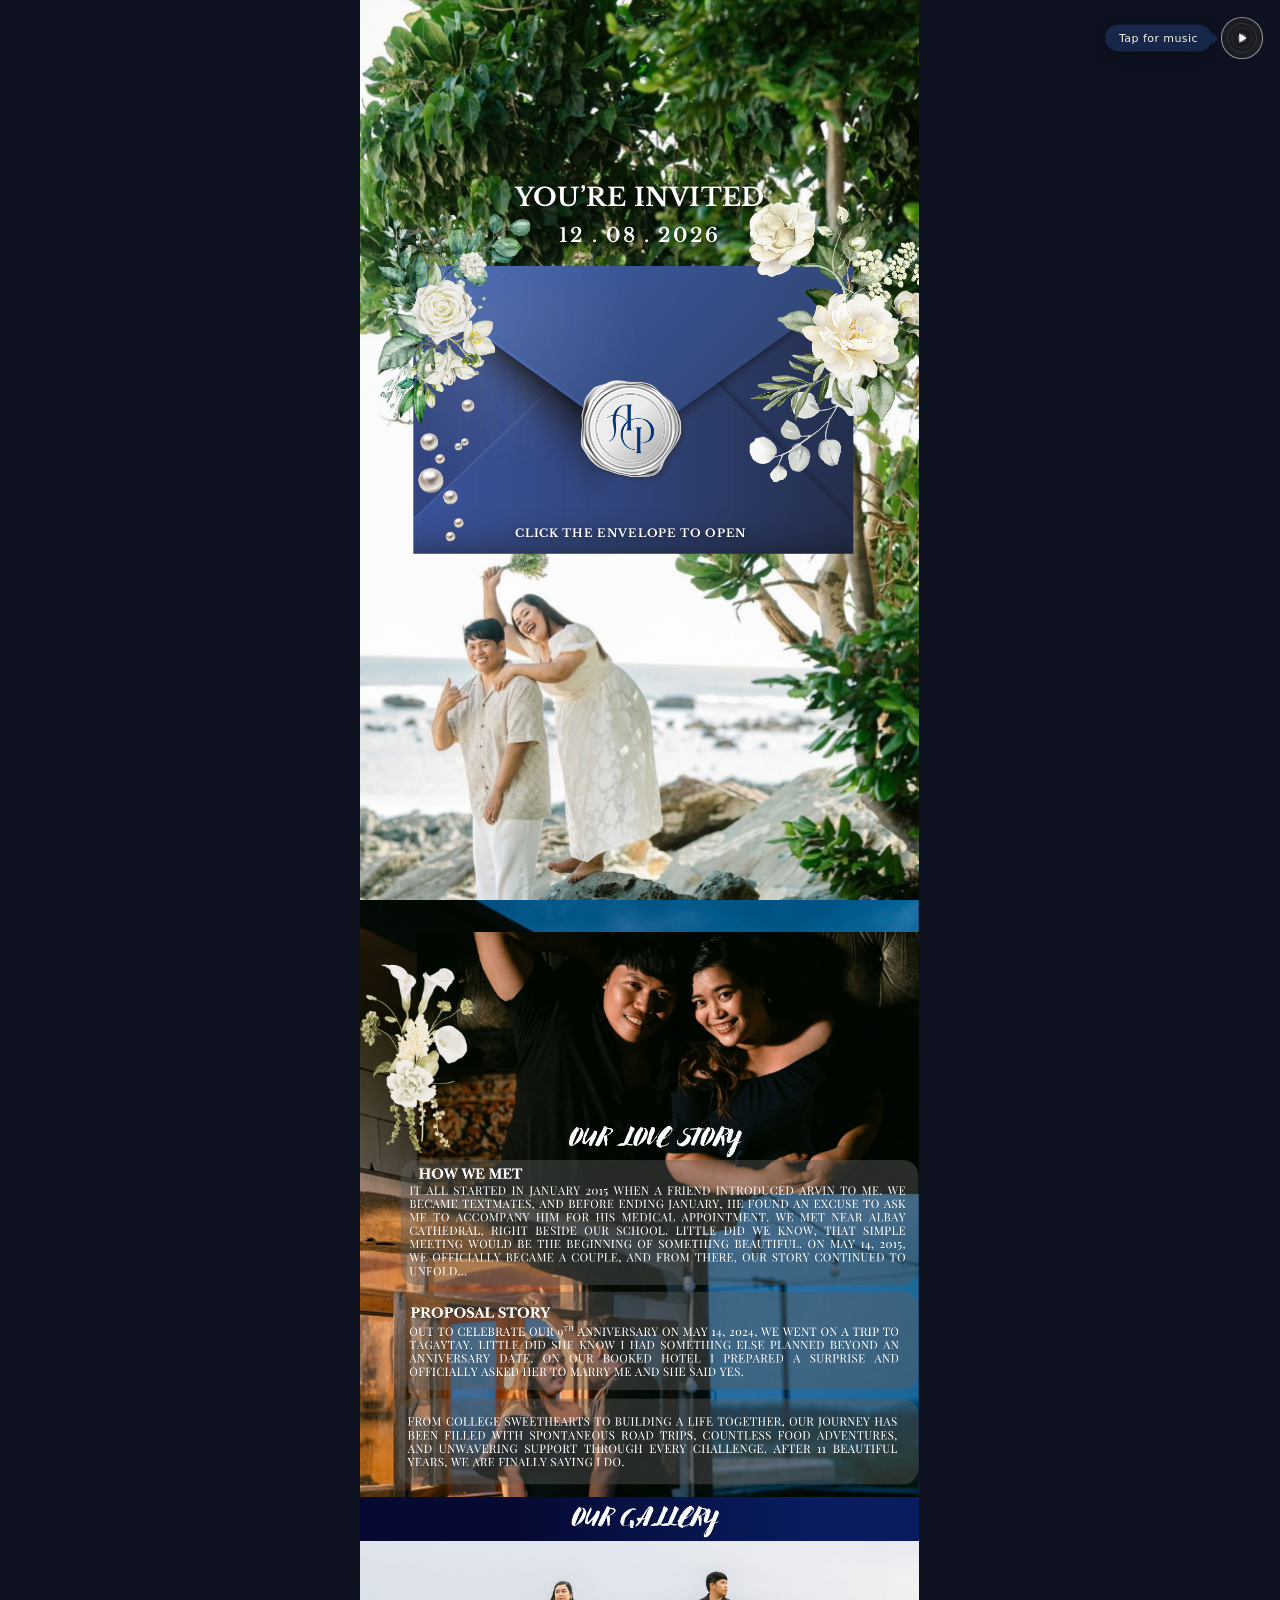
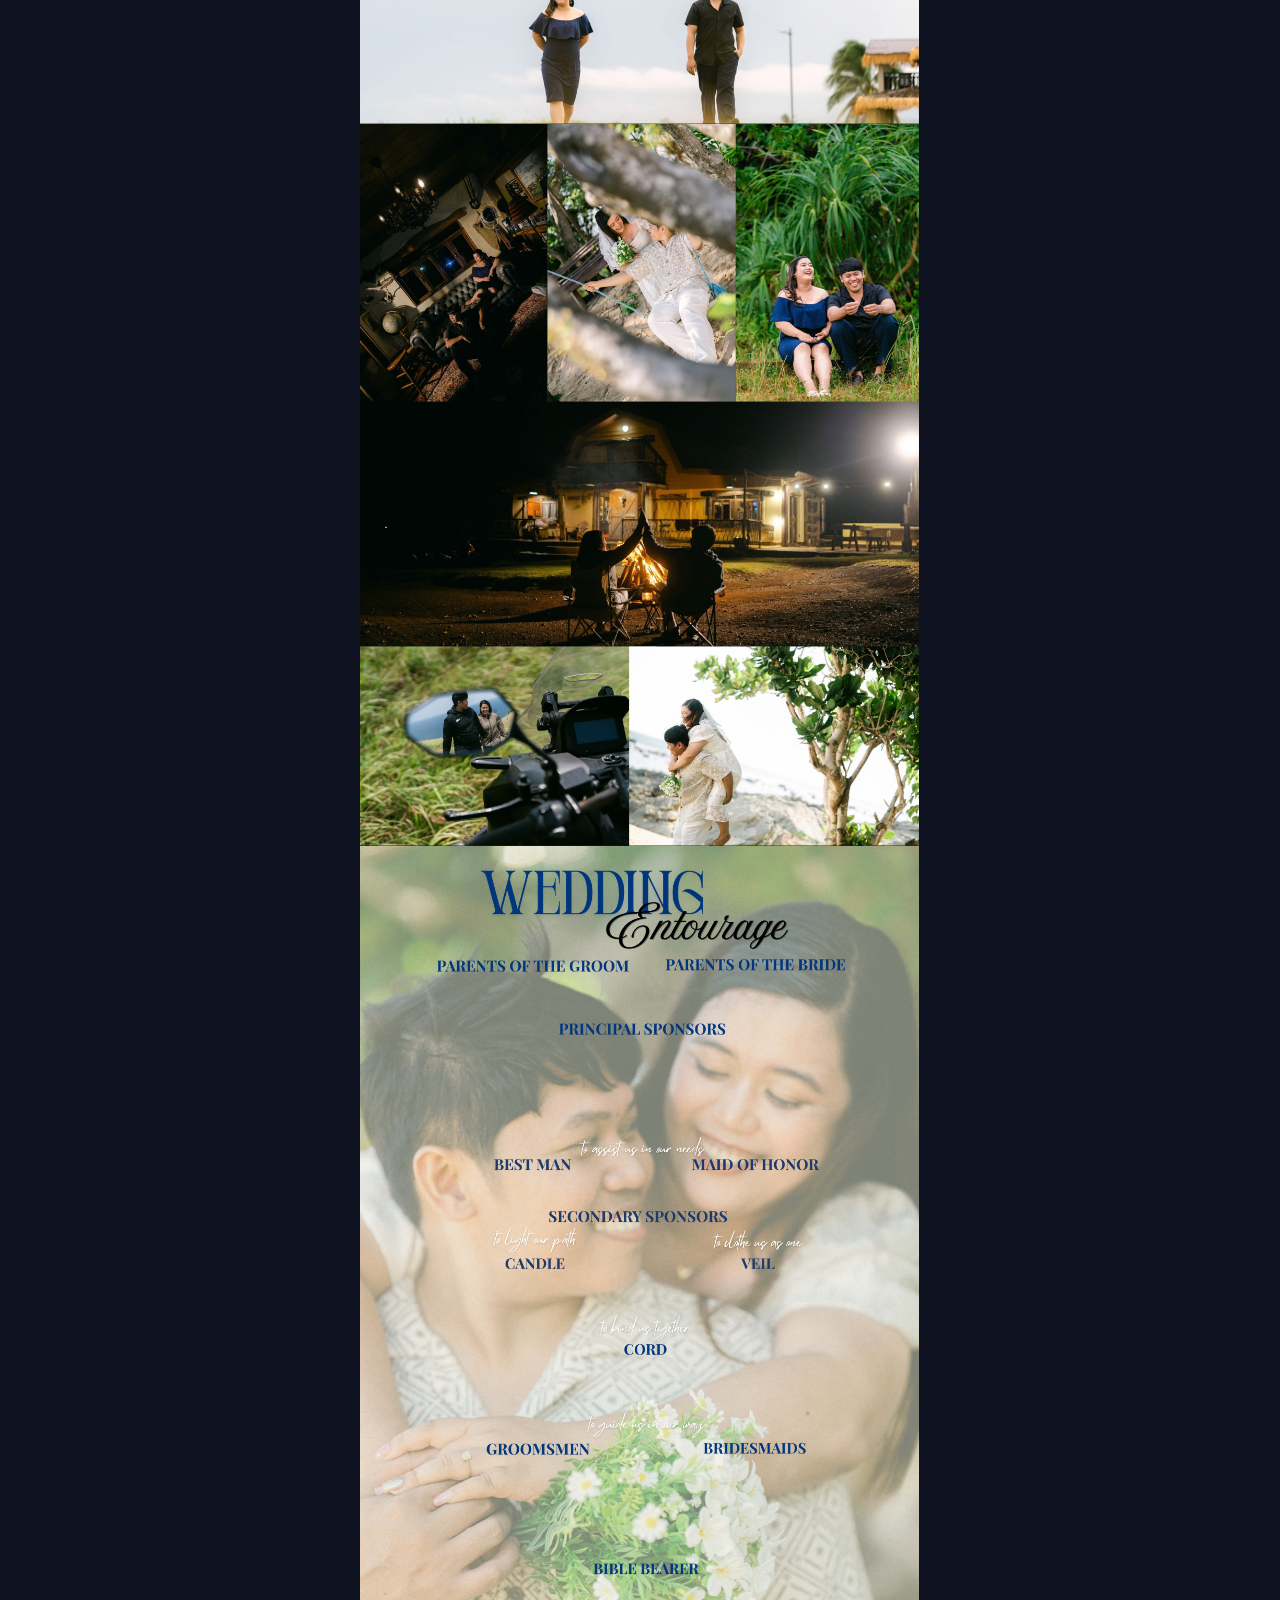
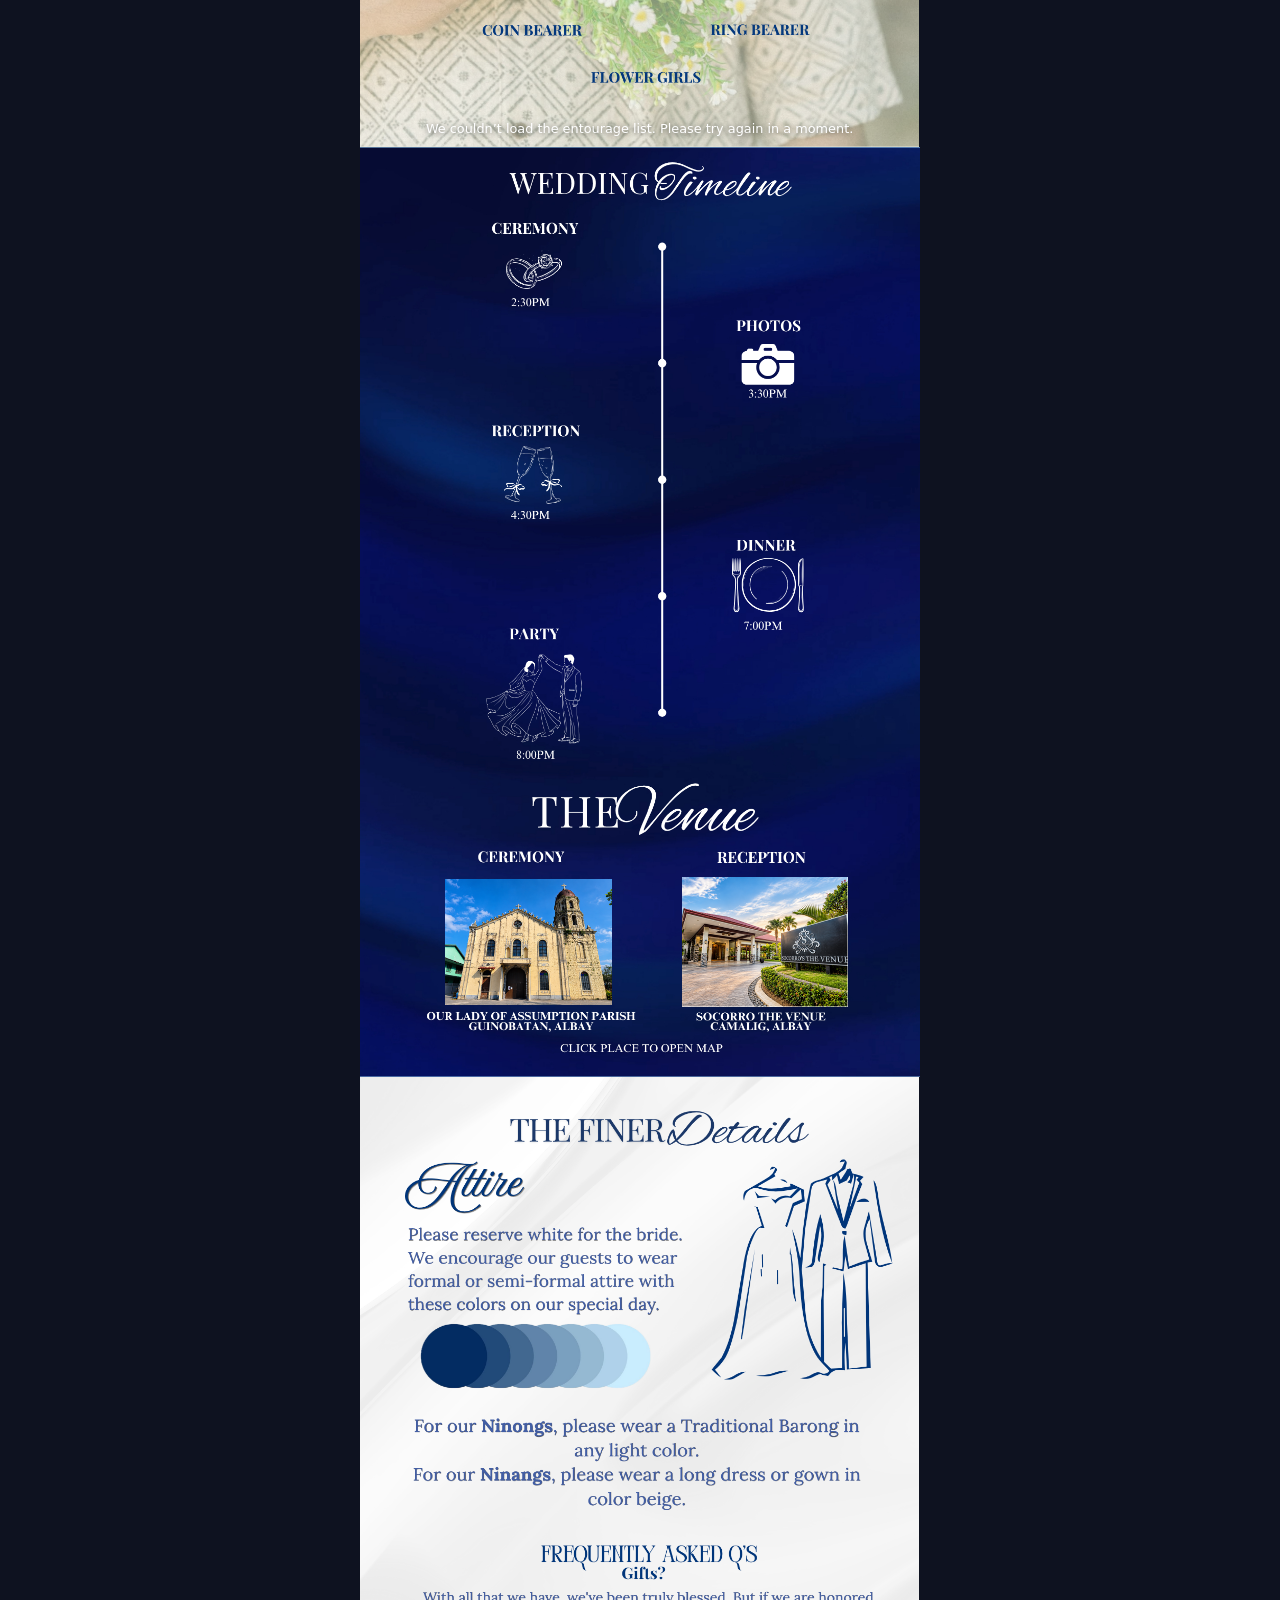
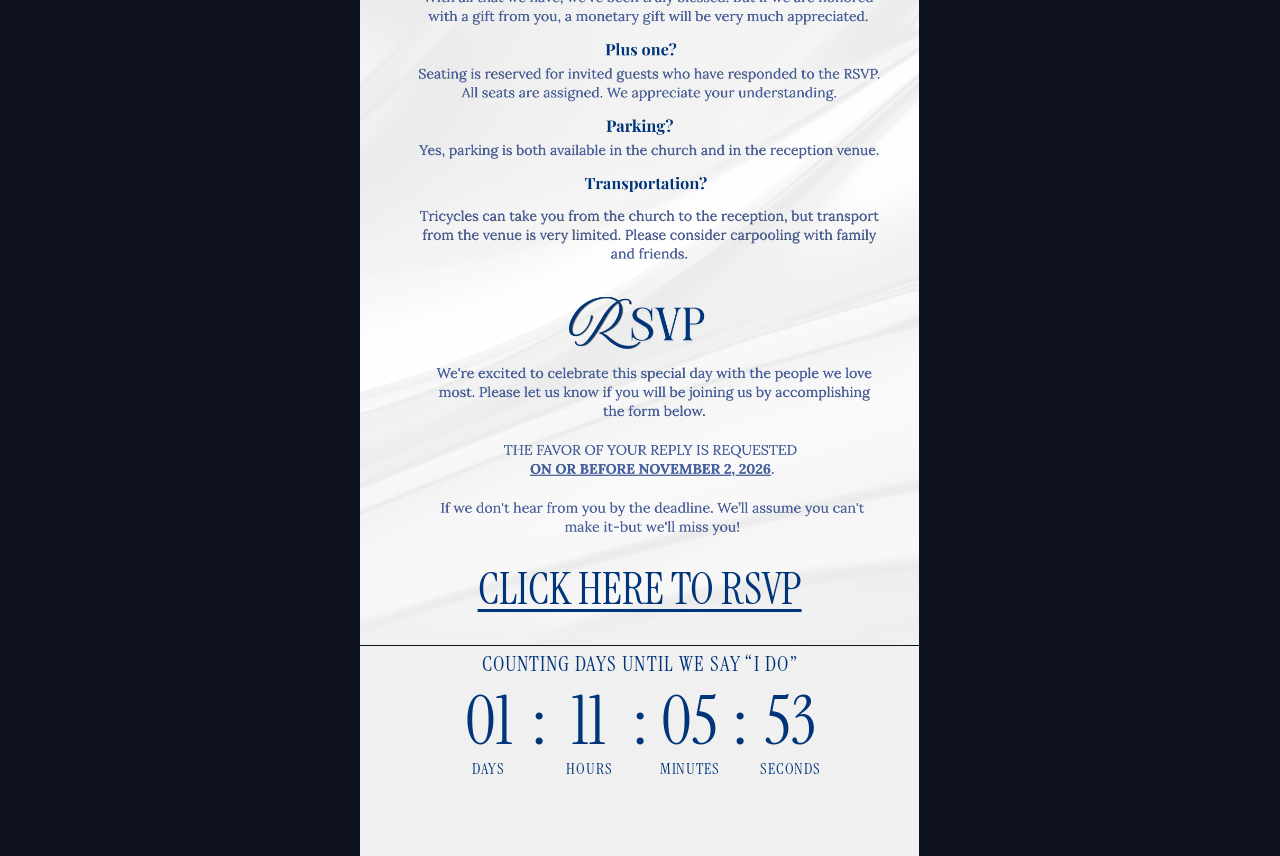
==== commit 2f8c4069: "Add files via upload" ====
--- a/index.html
+++ b/index.html
@@ -150,6 +150,12 @@
           <div class="rsvp-reveal-inner" inert>
             <p class="rsvp-rule-label">Reserved in your honour</p>
             <div class="rsvp-person">
+              <select class="rsvp-title" id="titleSelect" aria-label="Title (Mr., Mrs., or Miss)">
+                <option value="">Title</option>
+                <option value="Mr.">Mr.</option>
+                <option value="Mrs.">Mrs.</option>
+                <option value="Miss">Miss</option>
+              </select>
               <span class="rsvp-person-name" id="inviteName">Guest Name</span>
               <div class="rsvp-control">
                 <label class="rsvp-switch">
--- a/styles.css
+++ b/styles.css
@@ -238,9 +238,16 @@
 .rsvp-reveal.is-open .rsvp-reveal-inner{ visibility: visible; transition-delay: 0s; }
 .rsvp-rule-label{ display: flex; align-items: center; gap: 12px; margin: 26px 0 12px; font-size: clamp(11px, calc(var(--cq) * 3), 13px); font-weight: 600; letter-spacing: .14em; text-transform: uppercase; color: var(--rv-ink); }
 .rsvp-rule-label::before, .rsvp-rule-label::after{ content: ""; flex: 1; border-top: 1px dashed var(--rv-line); }
-.rsvp-person{ display: flex; align-items: center; justify-content: space-between; gap: 12px 16px; padding: 16px 18px; background: #f4f7fc; border: 1px solid #e1e9f5; border-radius: 14px; }
-.rsvp-person-name{ flex: 1 1 0; min-width: 0; overflow-wrap: anywhere; font: italic 600 clamp(20px, calc(var(--cq) * 6), 26px)/1.25 'Lora', serif; color: var(--rv-ink); }
-.rsvp-control{ display: flex; flex-direction: column; align-items: flex-end; gap: 7px; flex: none; margin-left: auto; }
+.rsvp-person{ display: flex; flex-wrap: wrap; align-items: center; gap: 14px 14px; padding: 16px 18px; background: #f4f7fc; border: 1px solid #e1e9f5; border-radius: 14px; }
+.rsvp-person-name{ flex: 1 1 140px; min-width: 0; overflow-wrap: break-word; font: italic 600 clamp(20px, calc(var(--cq) * 6), 26px)/1.25 'Lora', serif; color: var(--rv-ink); }
+.rsvp-title{
+  flex: none; min-width: 84px; padding: 9px 30px 9px 12px; border: 1px solid #c9d6ea; border-radius: 10px;
+  background: #fff url("data:image/svg+xml,%3Csvg xmlns='http://www.w3.org/2000/svg' width='10' height='6'%3E%3Cpath d='M1 1l4 4 4-4' fill='none' stroke='%2300357a' stroke-width='1.5'/%3E%3C/svg%3E") no-repeat right 11px center;
+  -webkit-appearance: none; appearance: none; cursor: pointer;
+  font: 600 15px 'Lora', serif; color: var(--rv-ink);
+}
+.rsvp-title:focus{ outline: none; border-color: var(--rv-ink); box-shadow: 0 0 0 3px rgba(0,53,122,.16); }
+.rsvp-control{ display: flex; flex-direction: row-reverse; justify-content: space-between; align-items: center; gap: 12px; flex: 1 0 100%; padding-top: 12px; border-top: 1px dashed var(--rv-line); }
 .rsvp-switch{ position: relative; width: 46px; height: 26px; flex: none; }
 .rsvp-switch input{ position: absolute; top: 50%; left: 50%; transform: translate(-50%, -50%); width: 48px; height: 44px; margin: 0; opacity: 0; cursor: pointer; }
 .rsvp-switch .track{ position: absolute; inset: 0; border-radius: 999px; background: var(--rv-decline); transition: background .25s var(--ease); }
@@ -250,11 +257,6 @@
 .rsvp-switch-label{ white-space: nowrap; font-size: 10.5px; font-weight: 600; letter-spacing: .06em; text-transform: uppercase; color: var(--rv-decline); }
 .rsvp-switch-label.is-accept{ color: var(--rv-accept); }
 .rsvp-confirm{ padding-top: 24px; }
-@container (max-width: 360px){
-  .rsvp-person{ flex-wrap: wrap; }
-  .rsvp-person-name{ flex-basis: 100%; }
-  .rsvp-control{ flex-direction: row; align-items: center; gap: 12px; margin-left: 0; }
-}
 .rsvp-btn{
   display: block; width: 100%; padding: 16px 18px; border: 0; border-radius: 10px;
   background: linear-gradient(180deg, #0a4aa3, var(--rv-ink)); color: #fff; box-shadow: 0 12px 22px -12px rgba(0,53,122,.7);
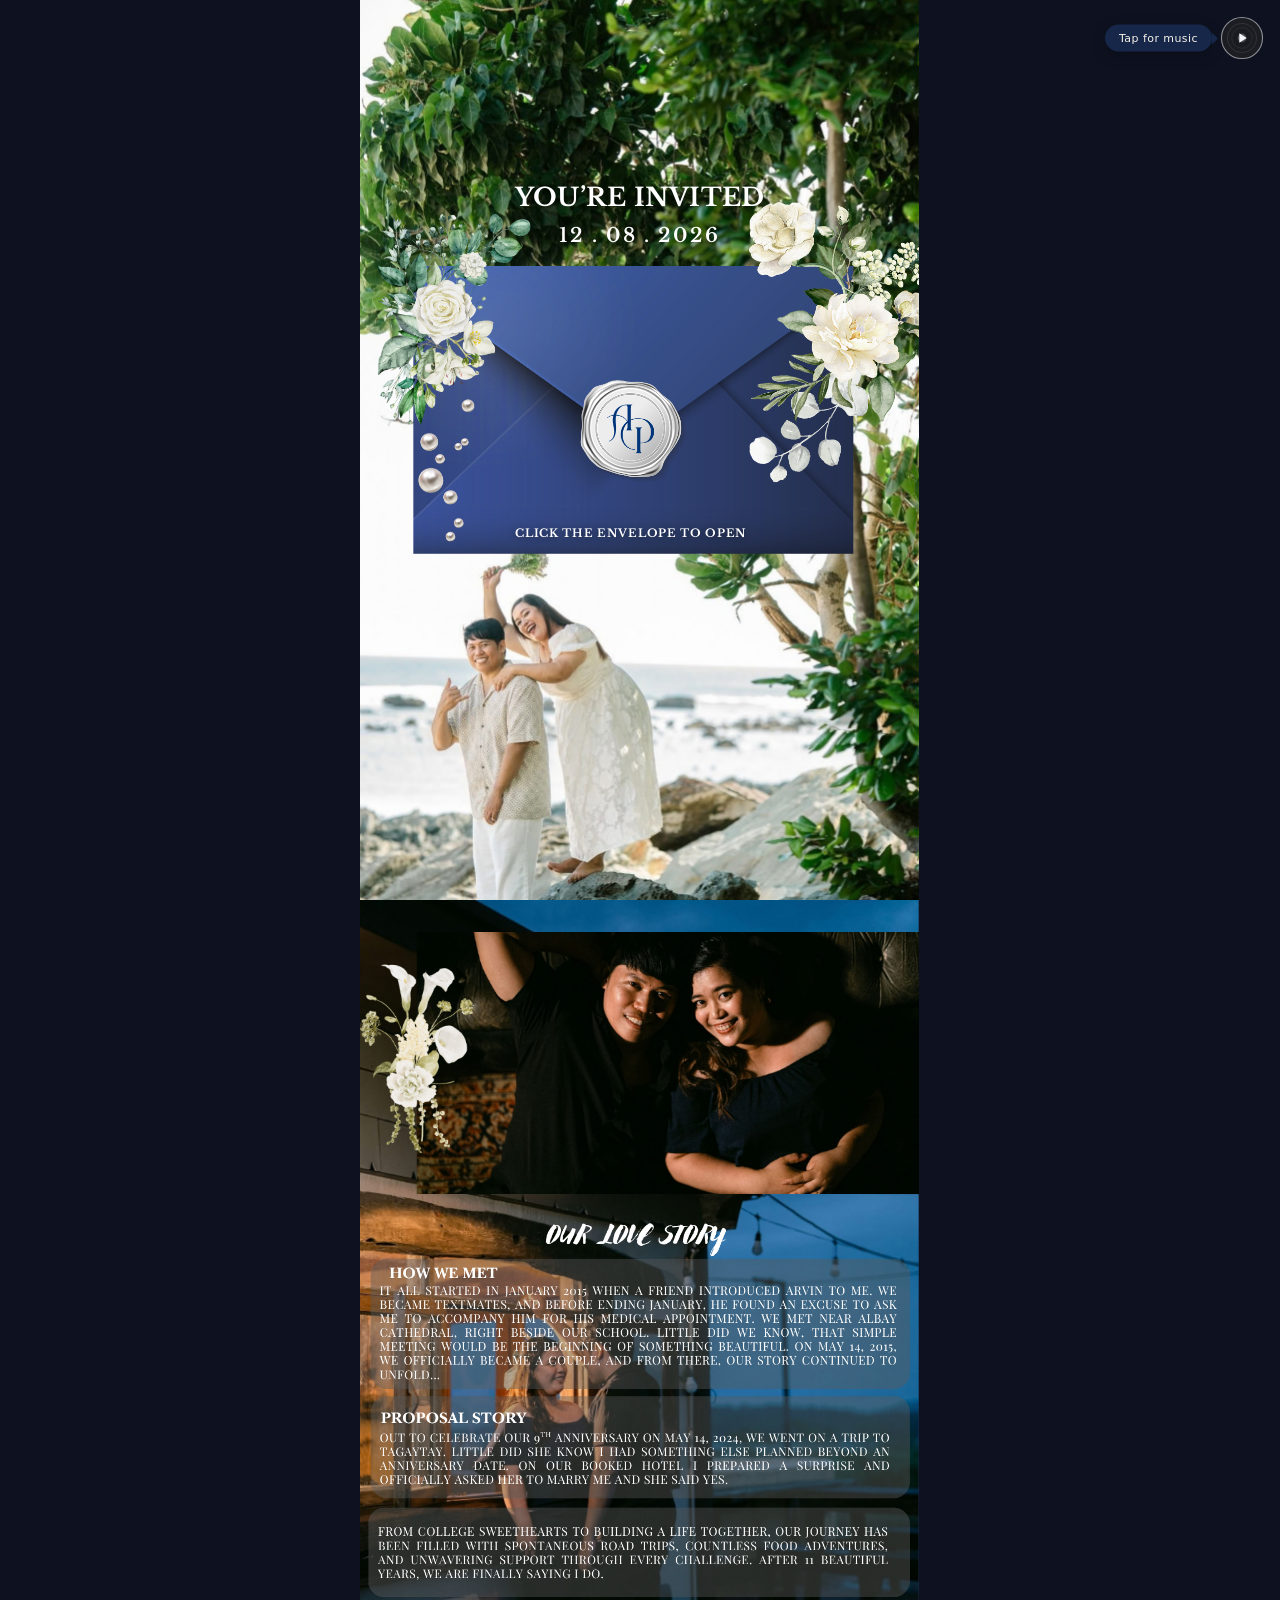
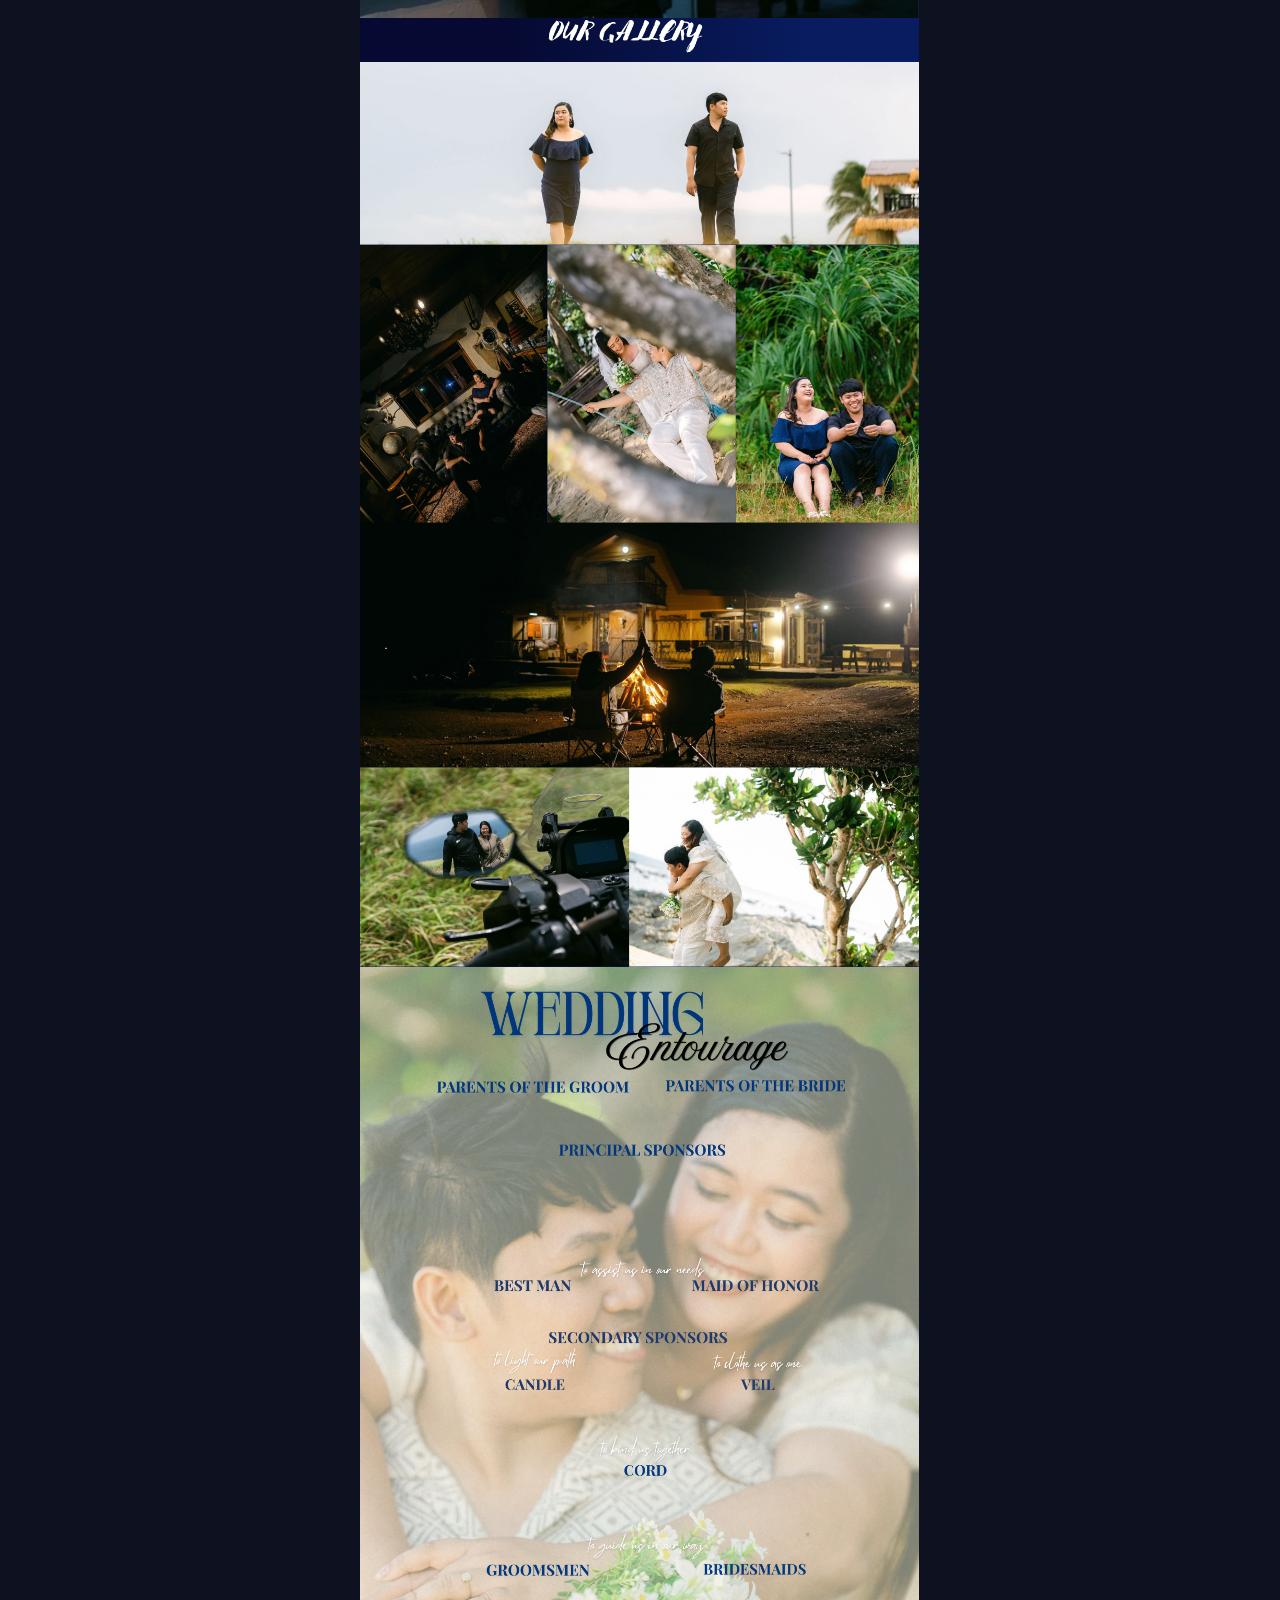
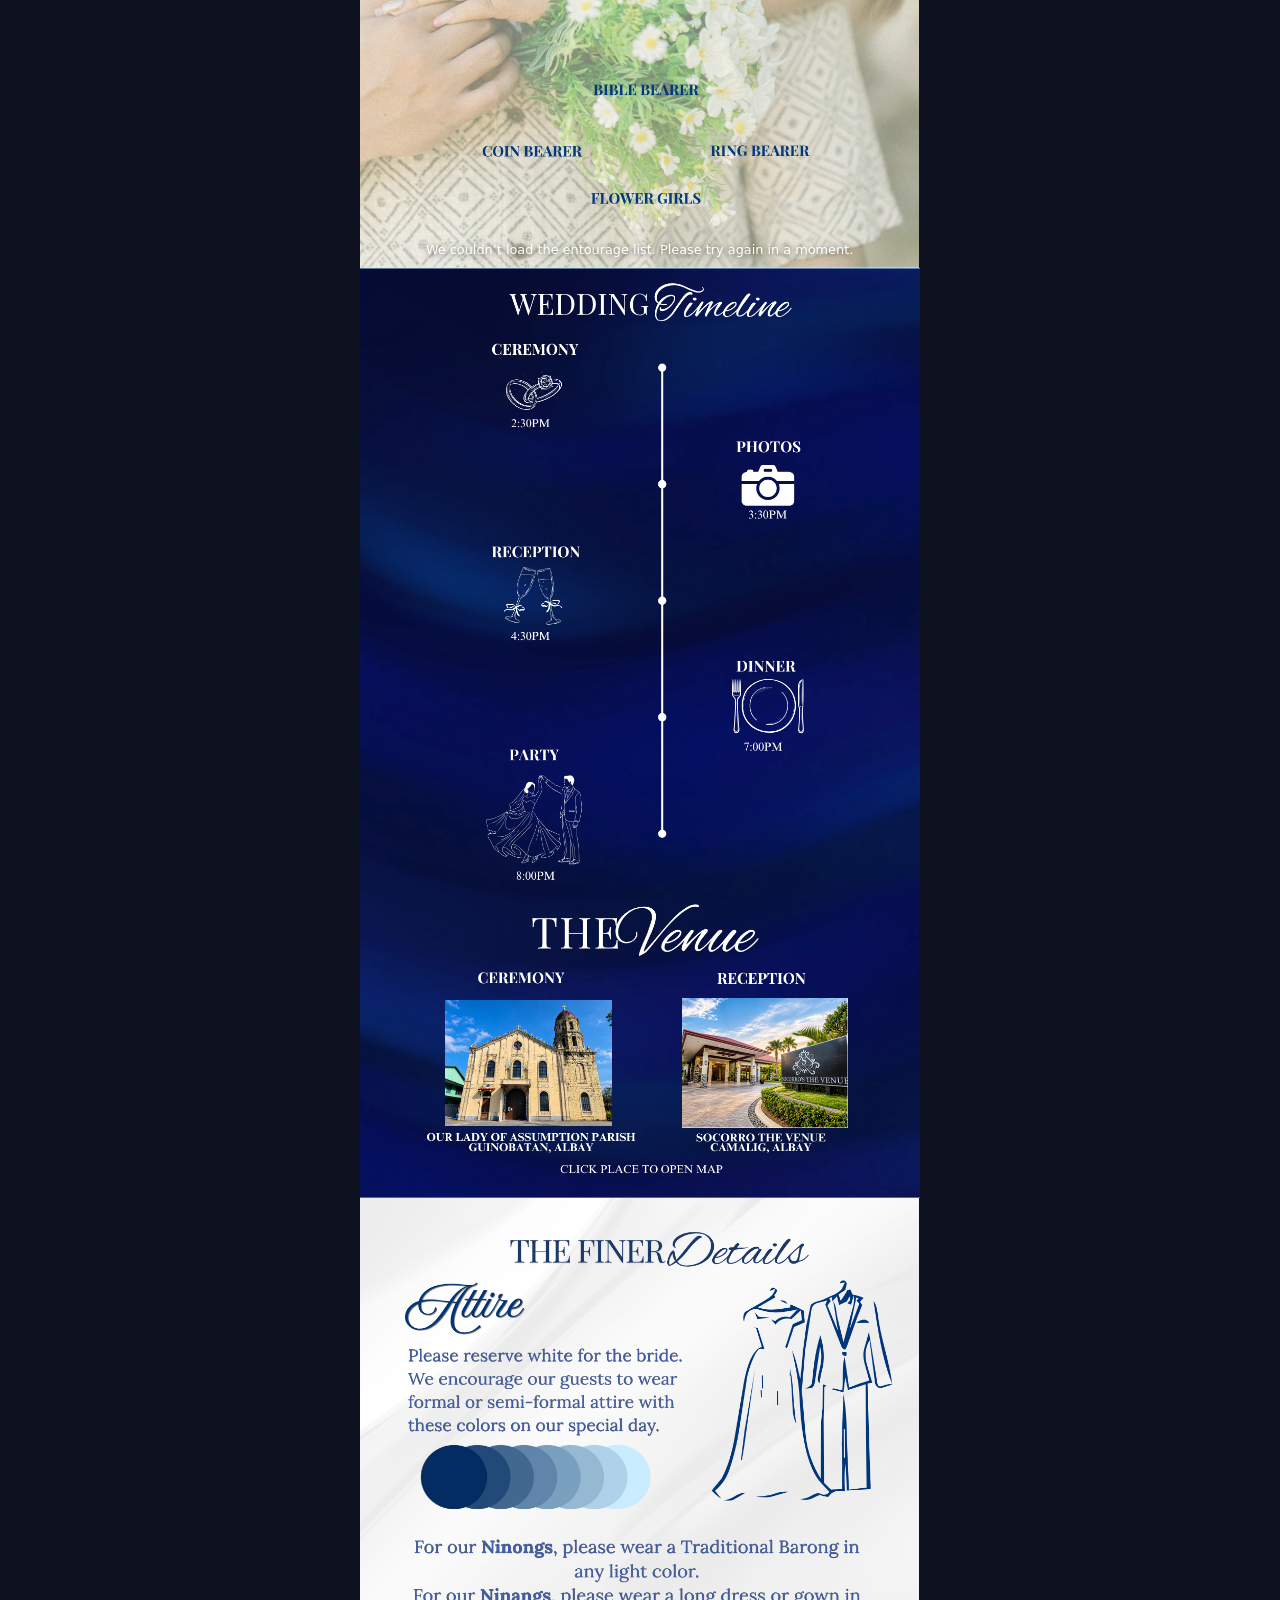
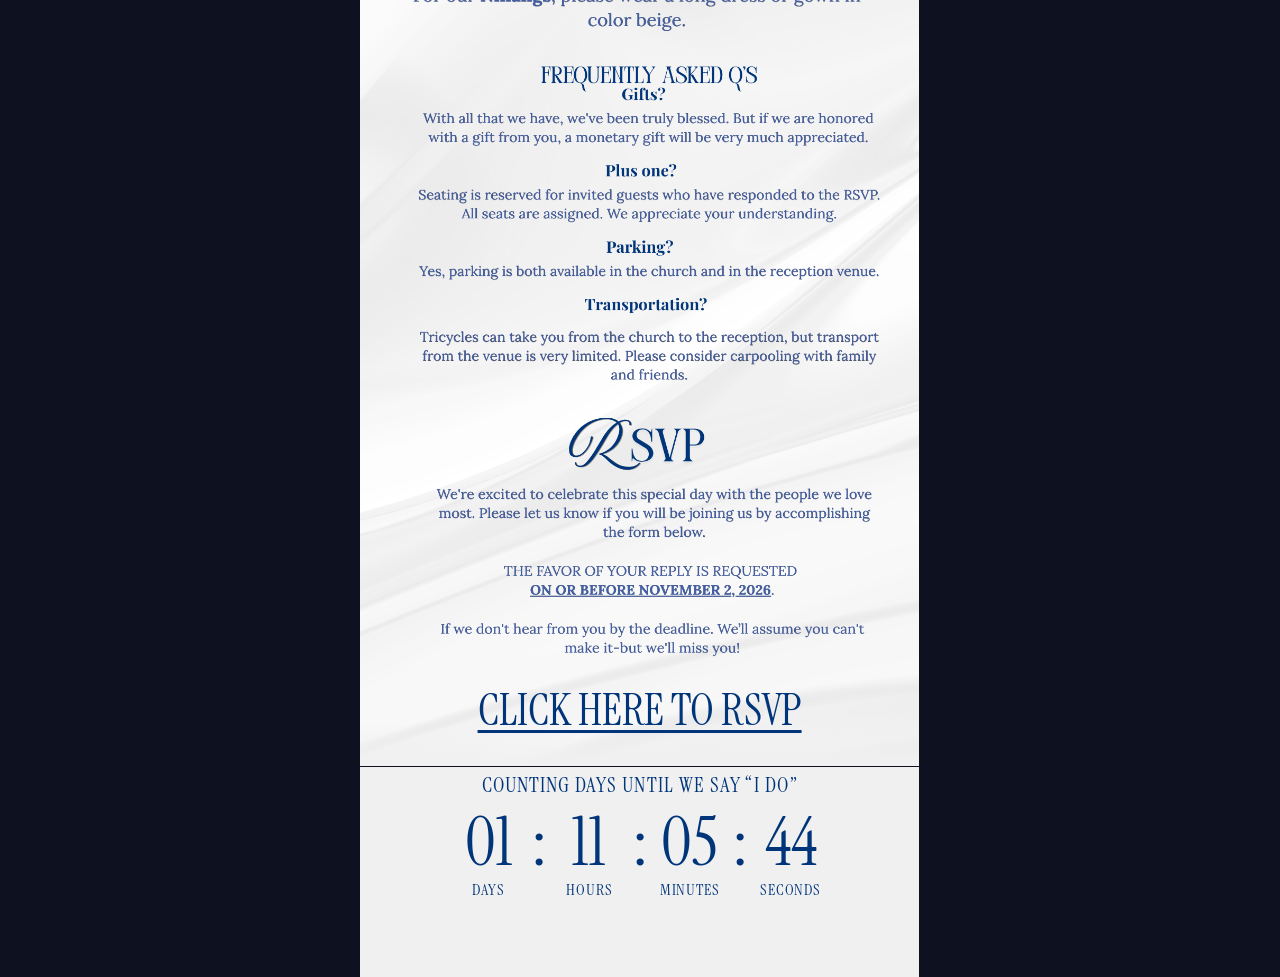
==== commit 947eb161: "Add files via upload" ====
--- a/index.html
+++ b/index.html
@@ -8,10 +8,13 @@
 <meta name="theme-color" content="#16274a">
 <meta property="og:type" content="website">
 <meta property="og:url" content="https://verykimiczar.github.io/RVSP/">
-<meta property="og:image" content="https://verykimiczar.github.io/RVSP/assets/og-image.png">
+<meta property="og:image" content="https://verykimiczar.github.io/RVSP/assets/og-image.jpg?v=2">
+<meta property="og:image:type" content="image/jpeg">
 <meta property="og:image:width" content="1200">
 <meta property="og:image:height" content="630">
-<meta property="og:image:alt" content="Silver wax seal with the A and P monogram">
+<meta property="og:image:alt" content="Arvin and Precious running hand in hand on the beach">
+<meta name="twitter:card" content="summary_large_image">
+<meta name="twitter:image" content="https://verykimiczar.github.io/RVSP/assets/og-image.jpg?v=2">
 <meta property="og:title" content="Arvin &amp; Precious &mdash; You&rsquo;re Invited">
 <meta property="og:description" content="You are invited to the wedding of Arvin &amp; Precious on December 8, 2026.">
 <link rel="icon" type="image/png" sizes="32x32" href="assets/favicon-32.png">
@@ -88,7 +91,7 @@
 <section class="story" id="story">
   <div class="story-top">
     <img class="story-flower" src="assets/photos/story/photo-flower.png" width="781" height="365" alt="Arvin and Precious" loading="lazy">
-    <img class="story-text" src="assets/photos/story/lovestory.png" width="1046" height="699" alt="Our love story: how we met, our proposal story, and how our journey continues. Our gallery." loading="lazy">
+    <img class="story-text" src="assets/photos/story/lovestory.png" width="974" height="797" alt="Our love story: how we met, our proposal story, and how our journey continues. Our gallery." loading="lazy">
   </div>
   <img class="story-collage" id="gallery" src="assets/photos/story/collage.png" width="1192" height="1731" alt="Gallery of photos of Arvin and Precious" loading="lazy">
 </section>
--- a/styles.css
+++ b/styles.css
@@ -115,7 +115,7 @@
   background: url('assets/photos/story/background3.png') center top / cover no-repeat, #1c2a4a;
 }
 .story-flower, .story-text, .story-collage{ display: block; width: 100%; height: auto; }
-.story-text{ position: relative; z-index: 1; margin-top: calc(var(--cq) * -14); }
+.story-text{ position: relative; z-index: 1; margin-top: calc(var(--cq) * 2); transform: scale(0.97); } /* gap under the couple photo; the title already has its own top space inside the image */
 #gallery{ scroll-margin-top: calc(var(--cq) * 10); } /* keeps the "Our Gallery" title in view when jumped to */
 /* lovestory.png is transparent behind "Our Gallery", so the band is drawn here, behind it */
 .story-top::after{
